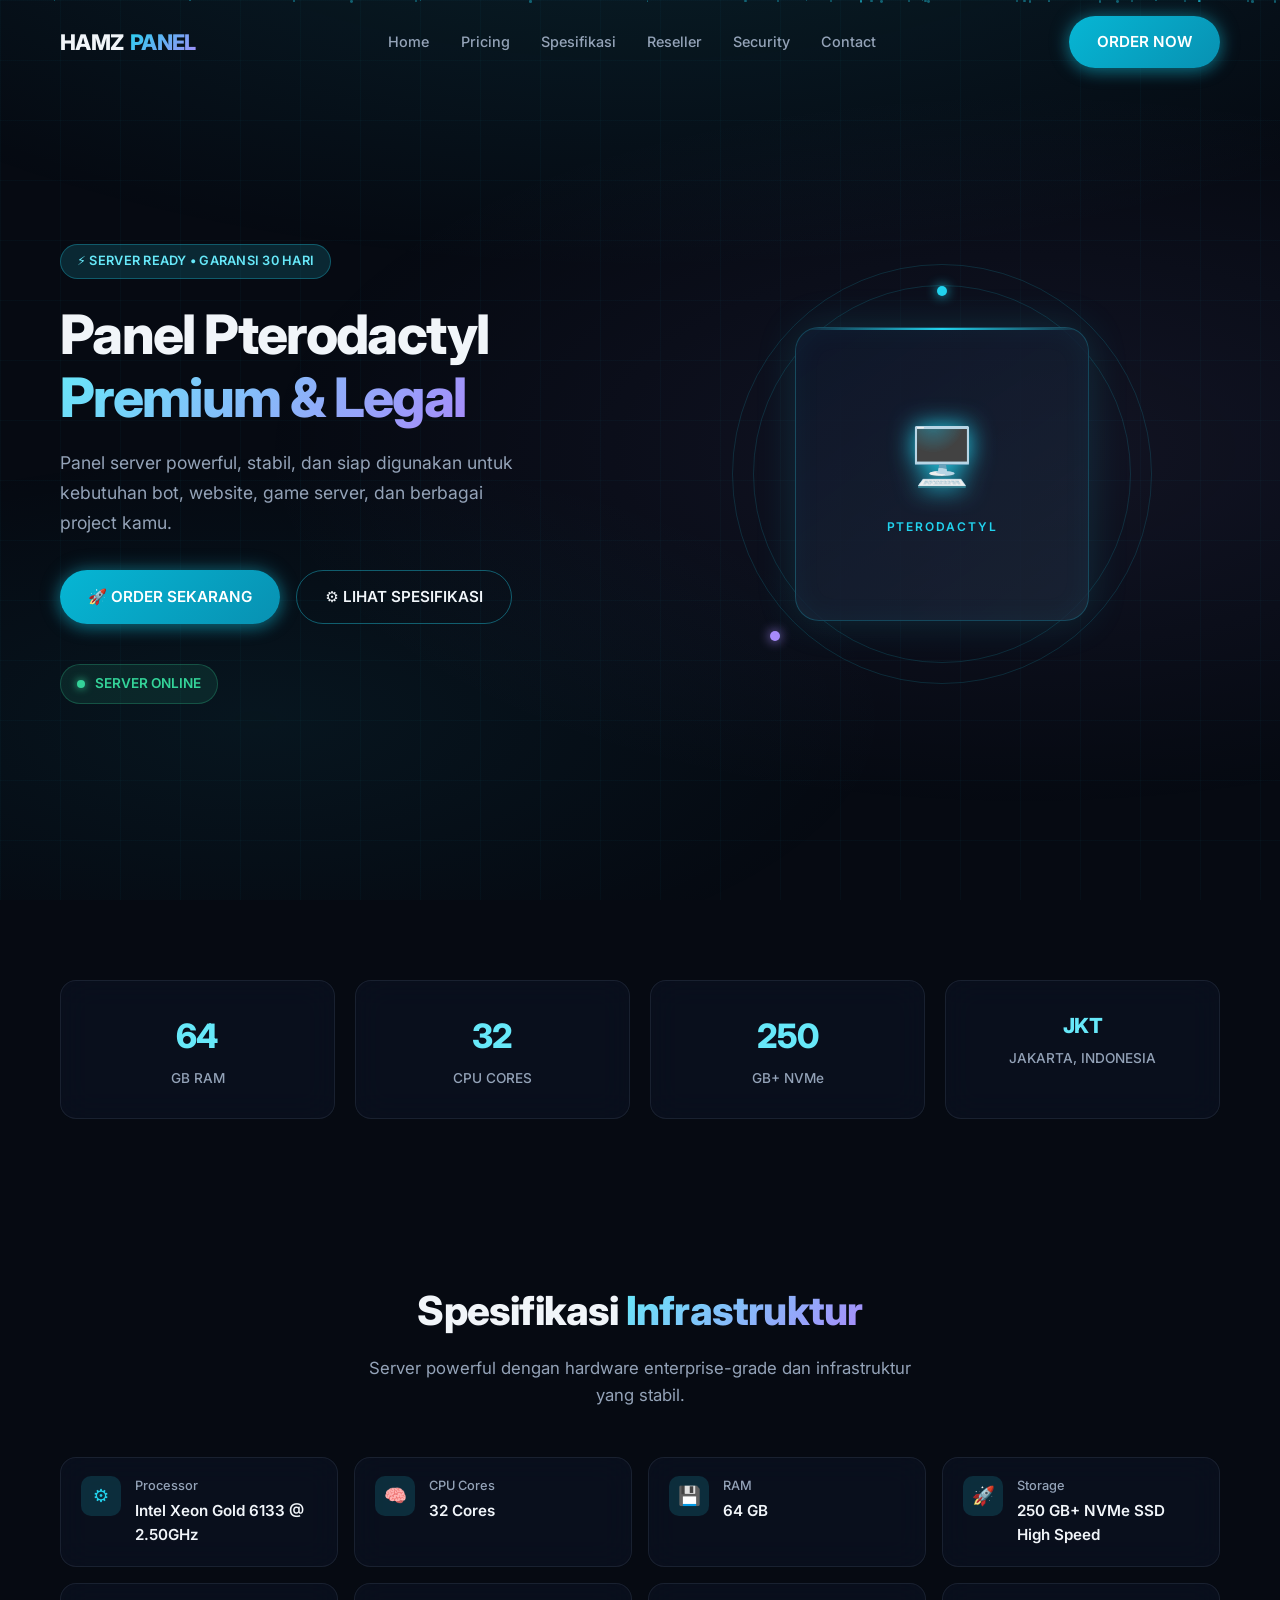
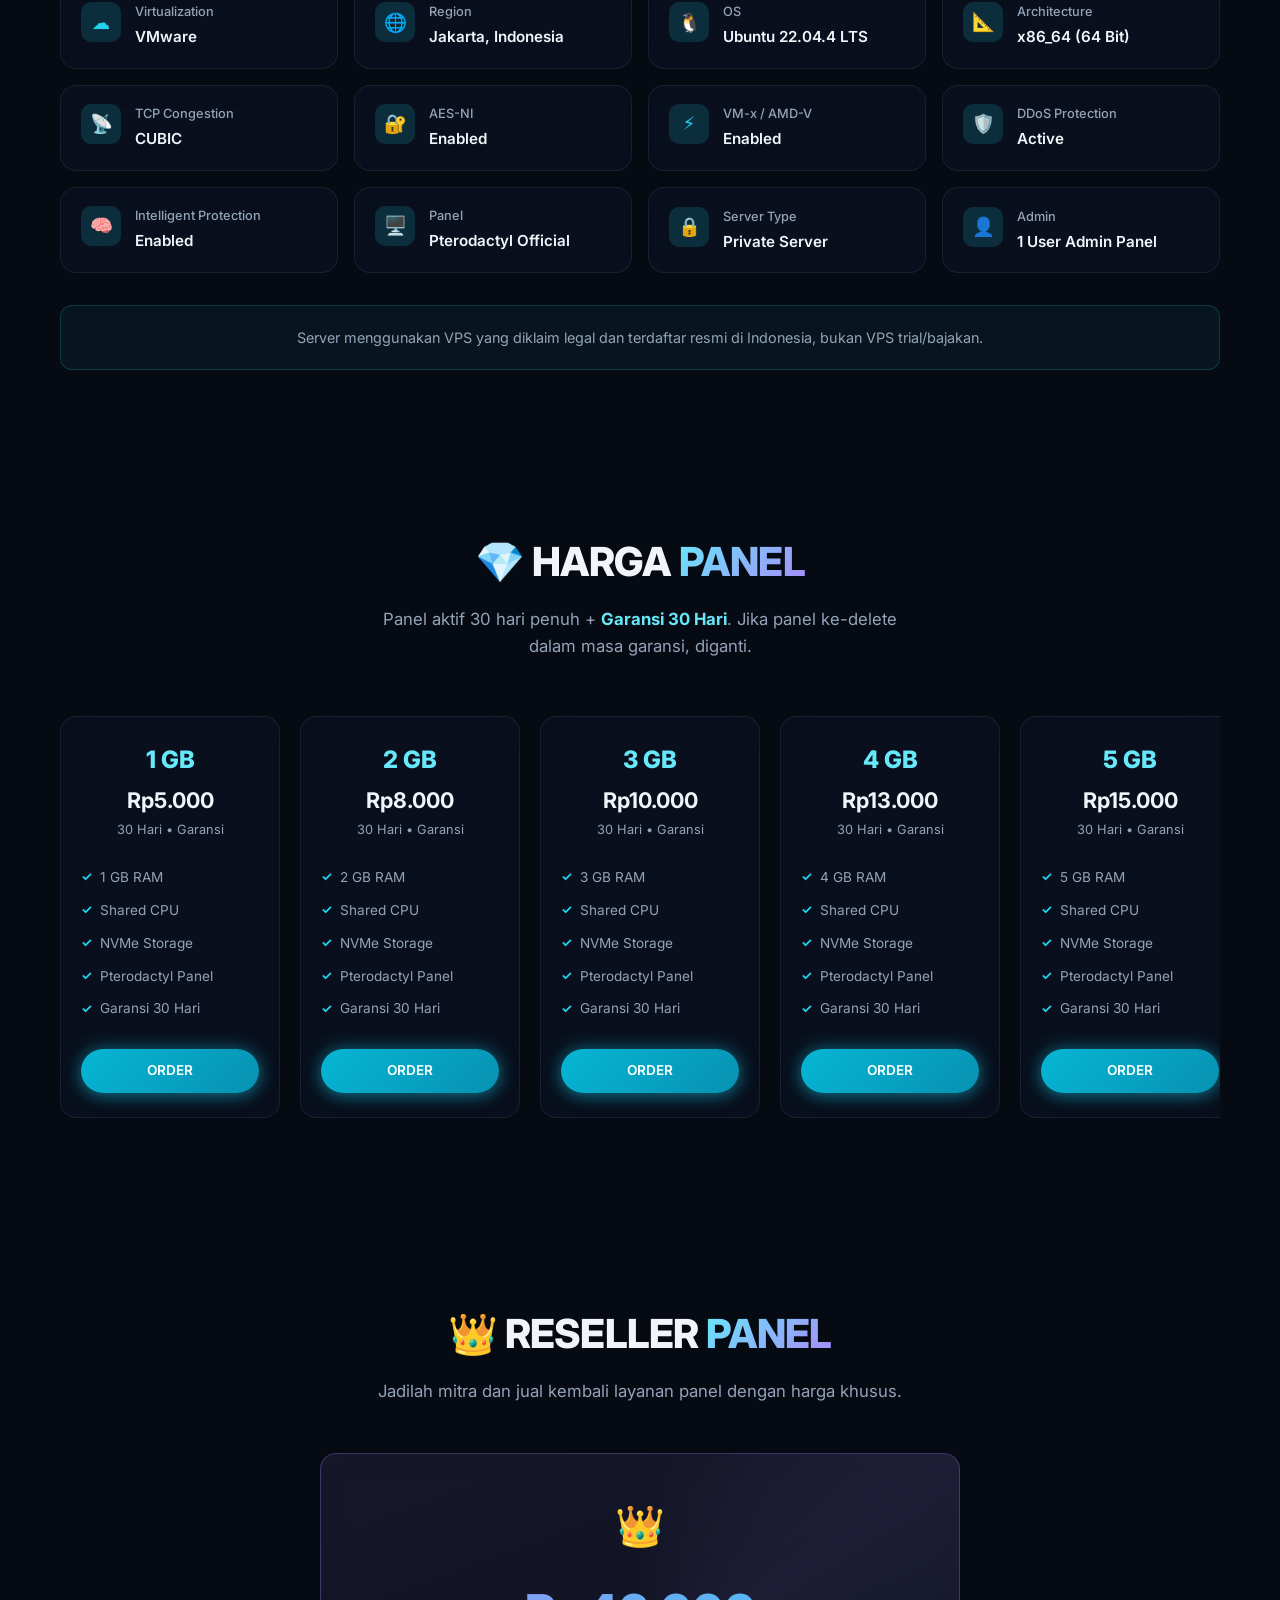
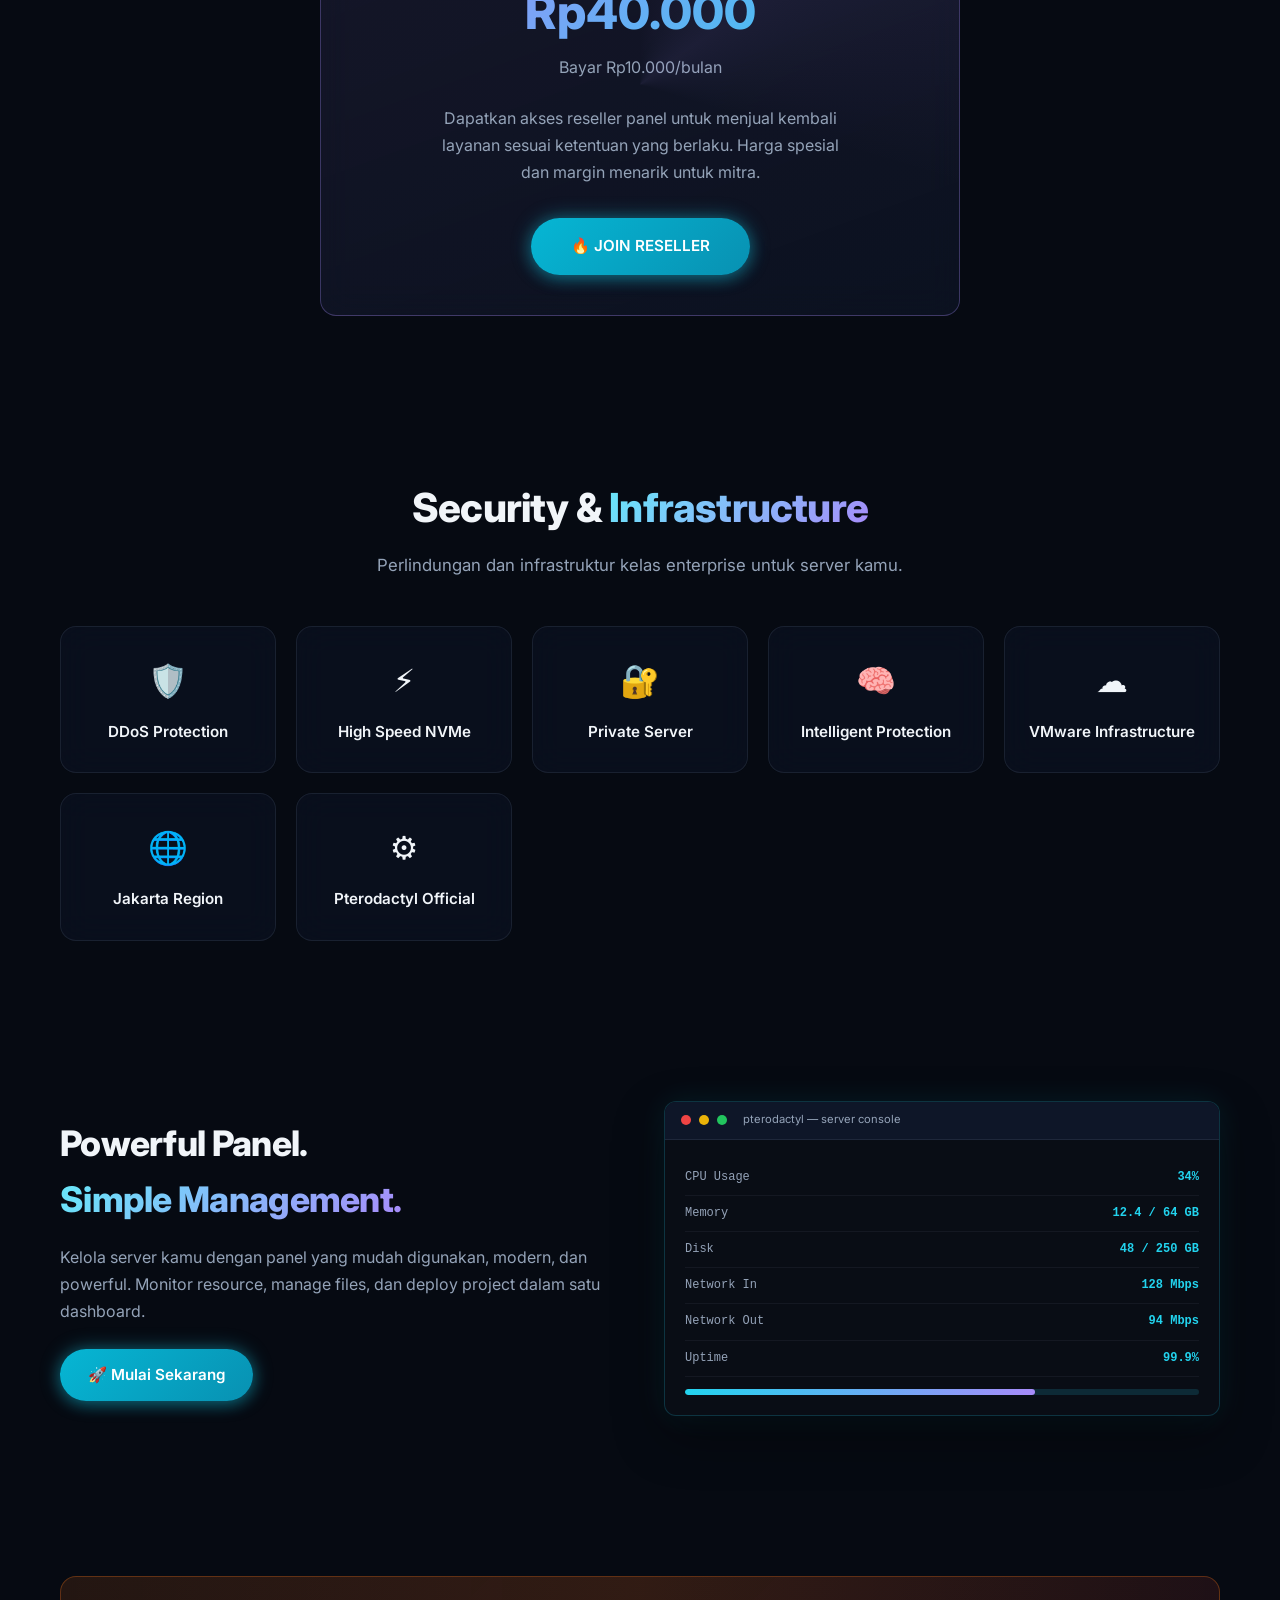
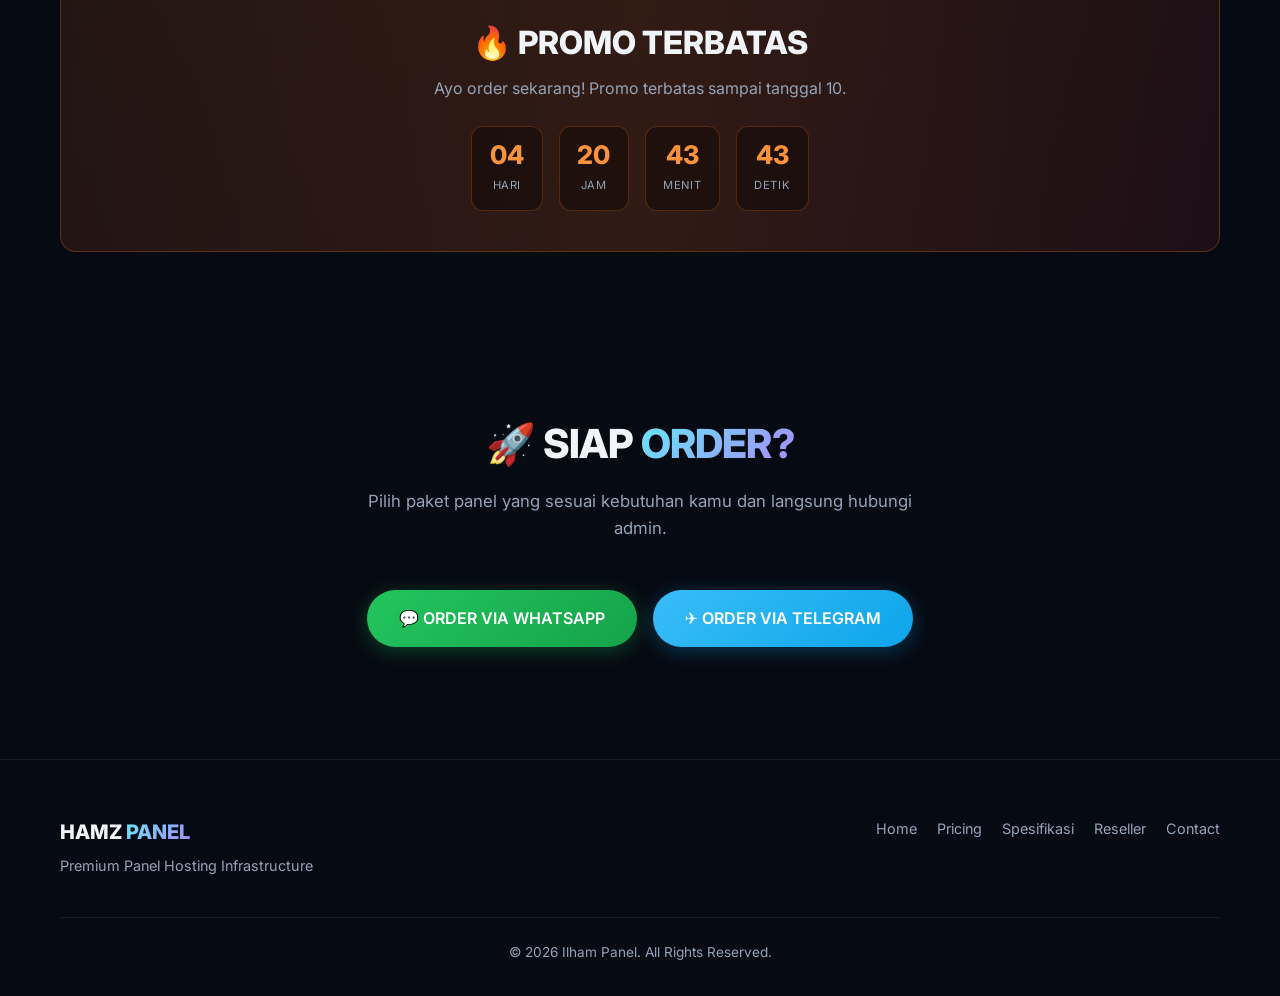
==== index.html @ 4a0e4813 "Add files via upload" ====
<!DOCTYPE html>
<html lang="id">
<head>
  <meta charset="UTF-8" />
  <meta name="viewport" content="width=device-width, initial-scale=1.0, maximum-scale=5.0" />
  <title>Hamz Panel — Panel Pterodactyl Premium & Legal</title>
  <meta name="description" content="Panel Pterodactyl premium dengan harga terjangkau, server Indonesia, NVMe high speed, dan masa aktif 30 hari." />
  <meta name="keywords" content="pterodactyl panel, hosting panel, panel server, vps panel, game server panel, indonesia" />
  <meta name="author" content="Hamz Panel" />
  <meta name="robots" content="index, follow" />

  <!-- Open Graph -->
  <meta property="og:title" content="Hamz Panel — Panel Pterodactyl Premium & Legal" />
  <meta property="og:description" content="Panel Pterodactyl premium dengan harga terjangkau, server Indonesia, NVMe high speed, dan masa aktif 30 hari." />
  <meta property="og:type" content="website" />
  <meta property="og:locale" content="id_ID" />
  <meta name="theme-color" content="#0a0e17" />

  <!-- Preconnect & Fonts -->
  <link rel="preconnect" href="https://fonts.googleapis.com" />
  <link rel="preconnect" href="https://fonts.gstatic.com" crossorigin />
  <link href="https://fonts.googleapis.com/css2?family=Inter:wght@400;500;600;700;800&display=swap" rel="stylesheet" />

  <style>
    :root {
      --bg-deep: #060a12;
      --bg-navy: #0a0e17;
      --bg-card: rgba(15, 23, 42, 0.65);
      --bg-glass: rgba(15, 23, 42, 0.45);
      --cyan: #22d3ee;
      --cyan-bright: #67e8f9;
      --cyan-dim: rgba(34, 211, 238, 0.15);
      --purple: #a78bfa;
      --purple-dim: rgba(167, 139, 250, 0.15);
      --green: #34d399;
      --text: #f1f5f9;
      --text-muted: #94a3b8;
      --border: rgba(148, 163, 184, 0.12);
      --glow-cyan: 0 0 20px rgba(34, 211, 238, 0.35);
      --glow-purple: 0 0 25px rgba(167, 139, 250, 0.3);
      --radius: 16px;
      --radius-sm: 12px;
      --transition: 0.3s cubic-bezier(0.4, 0, 0.2, 1);
    }

    *, *::before, *::after { box-sizing: border-box; margin: 0; padding: 0; }

    html {
      scroll-behavior: smooth;
      font-size: 16px;
    }

    body {
      font-family: 'Inter', system-ui, -apple-system, sans-serif;
      background: var(--bg-deep);
      color: var(--text);
      line-height: 1.6;
      overflow-x: hidden;
      -webkit-font-smoothing: antialiased;
    }

    /* ========== BACKGROUND LAYERS ========== */
    .bg-grid {
      position: fixed;
      inset: 0;
      z-index: -3;
      background-image:
        linear-gradient(rgba(34, 211, 238, 0.03) 1px, transparent 1px),
        linear-gradient(90deg, rgba(34, 211, 238, 0.03) 1px, transparent 1px);
      background-size: 60px 60px;
      animation: gridMove 40s linear infinite;
      pointer-events: none;
    }

    @keyframes gridMove {
      0% { transform: translate(0, 0); }
      100% { transform: translate(60px, 60px); }
    }

    .bg-gradient {
      position: fixed;
      inset: 0;
      z-index: -2;
      background:
        radial-gradient(ellipse 80% 50% at 50% -20%, rgba(34, 211, 238, 0.12), transparent),
        radial-gradient(ellipse 60% 40% at 80% 50%, rgba(167, 139, 250, 0.08), transparent),
        radial-gradient(ellipse 50% 30% at 20% 80%, rgba(34, 211, 238, 0.06), transparent);
      pointer-events: none;
    }

    .particles {
      position: fixed;
      inset: 0;
      z-index: -1;
      pointer-events: none;
      overflow: hidden;
    }

    .particle {
      position: absolute;
      width: 2px;
      height: 2px;
      background: var(--cyan);
      border-radius: 50%;
      opacity: 0.4;
      animation: float linear infinite;
    }

    @keyframes float {
      0% { transform: translateY(100vh) scale(0); opacity: 0; }
      10% { opacity: 0.5; }
      90% { opacity: 0.3; }
      100% { transform: translateY(-10vh) scale(1); opacity: 0; }
    }

    /* ========== UTILITIES ========== */
    .container {
      width: 100%;
      max-width: 1200px;
      margin: 0 auto;
      padding: 0 1.25rem;
    }

    .section {
      padding: 5rem 0;
      position: relative;
    }

    .section-title {
      font-size: clamp(1.75rem, 4vw, 2.5rem);
      font-weight: 800;
      text-align: center;
      margin-bottom: 0.75rem;
      letter-spacing: -0.02em;
    }

    .section-subtitle {
      text-align: center;
      color: var(--text-muted);
      font-size: 1.05rem;
      margin-bottom: 3rem;
      max-width: 560px;
      margin-left: auto;
      margin-right: auto;
    }

    .gradient-text {
      background: linear-gradient(135deg, var(--cyan-bright), var(--purple));
      -webkit-background-clip: text;
      -webkit-text-fill-color: transparent;
      background-clip: text;
    }

    .glass {
      background: var(--bg-glass);
      backdrop-filter: blur(16px);
      -webkit-backdrop-filter: blur(16px);
      border: 1px solid var(--border);
      border-radius: var(--radius);
    }

    .btn {
      display: inline-flex;
      align-items: center;
      justify-content: center;
      gap: 0.5rem;
      padding: 0.875rem 1.75rem;
      font-weight: 600;
      font-size: 0.95rem;
      border-radius: 9999px;
      border: none;
      cursor: pointer;
      transition: all var(--transition);
      text-decoration: none;
      font-family: inherit;
      white-space: nowrap;
    }

    .btn-primary {
      background: linear-gradient(135deg, #06b6d4, #0891b2);
      color: #fff;
      box-shadow: var(--glow-cyan), 0 4px 15px rgba(6, 182, 212, 0.3);
    }

    .btn-primary:hover {
      transform: translateY(-2px);
      box-shadow: 0 0 30px rgba(34, 211, 238, 0.5), 0 8px 25px rgba(6, 182, 212, 0.4);
      filter: brightness(1.1);
    }

    .btn-secondary {
      background: transparent;
      color: var(--text);
      border: 1px solid rgba(34, 211, 238, 0.4);
    }

    .btn-secondary:hover {
      background: var(--cyan-dim);
      border-color: var(--cyan);
      transform: translateY(-2px);
    }

    .btn-glow {
      position: relative;
      overflow: hidden;
    }

    .btn-glow::after {
      content: '';
      position: absolute;
      inset: -2px;
      background: linear-gradient(135deg, var(--cyan), var(--purple));
      border-radius: inherit;
      z-index: -1;
      opacity: 0;
      transition: opacity var(--transition);
      filter: blur(8px);
    }

    .btn-glow:hover::after { opacity: 0.6; }

    /* ========== NAVBAR ========== */
    .navbar {
      position: fixed;
      top: 0;
      left: 0;
      right: 0;
      z-index: 1000;
      padding: 1rem 0;
      transition: all 0.35s ease;
    }

    .navbar.scrolled {
      background: rgba(6, 10, 18, 0.85);
      backdrop-filter: blur(20px);
      -webkit-backdrop-filter: blur(20px);
      border-bottom: 1px solid var(--border);
      padding: 0.75rem 0;
    }

    .nav-inner {
      display: flex;
      align-items: center;
      justify-content: space-between;
      gap: 1rem;
    }

    .logo {
      font-size: 1.35rem;
      font-weight: 800;
      letter-spacing: -0.03em;
      color: var(--text);
      text-decoration: none;
      display: flex;
      align-items: center;
      gap: 0.4rem;
    }

    .logo span {
      background: linear-gradient(135deg, var(--cyan), var(--purple));
      -webkit-background-clip: text;
      -webkit-text-fill-color: transparent;
    }

    .nav-links {
      display: flex;
      align-items: center;
      gap: 0.25rem;
      list-style: none;
    }

    .nav-links a {
      color: var(--text-muted);
      text-decoration: none;
      font-size: 0.9rem;
      font-weight: 500;
      padding: 0.5rem 0.85rem;
      border-radius: 8px;
      transition: all var(--transition);
    }

    .nav-links a:hover {
      color: var(--cyan);
      background: var(--cyan-dim);
    }

    .nav-cta {
      display: none;
    }

    .menu-toggle {
      display: none;
      background: none;
      border: none;
      color: var(--text);
      cursor: pointer;
      padding: 0.5rem;
    }

    .menu-toggle svg { width: 24px; height: 24px; }

    /* ========== HERO ========== */
    .hero {
      min-height: 100vh;
      display: flex;
      align-items: center;
      padding: 7rem 0 4rem;
      position: relative;
      overflow: hidden;
    }

    .hero-content {
      display: grid;
      grid-template-columns: 1fr 1fr;
      gap: 3rem;
      align-items: center;
    }

    .badge {
      display: inline-flex;
      align-items: center;
      gap: 0.4rem;
      padding: 0.4rem 1rem;
      background: var(--cyan-dim);
      border: 1px solid rgba(34, 211, 238, 0.3);
      border-radius: 9999px;
      font-size: 0.8rem;
      font-weight: 600;
      color: var(--cyan-bright);
      margin-bottom: 1.5rem;
      letter-spacing: 0.02em;
    }

    .hero h1 {
      font-size: clamp(2.2rem, 5vw, 3.4rem);
      font-weight: 800;
      line-height: 1.15;
      letter-spacing: -0.03em;
      margin-bottom: 1.25rem;
    }

    .hero-sub {
      font-size: 1.1rem;
      color: var(--text-muted);
      margin-bottom: 2rem;
      max-width: 480px;
      line-height: 1.7;
    }

    .hero-actions {
      display: flex;
      flex-wrap: wrap;
      gap: 1rem;
      margin-bottom: 2.5rem;
    }

    .server-status {
      display: inline-flex;
      align-items: center;
      gap: 0.6rem;
      padding: 0.5rem 1rem;
      background: rgba(52, 211, 153, 0.1);
      border: 1px solid rgba(52, 211, 153, 0.25);
      border-radius: 9999px;
      font-size: 0.85rem;
      font-weight: 600;
      color: var(--green);
    }

    .status-dot {
      width: 8px;
      height: 8px;
      background: var(--green);
      border-radius: 50%;
      animation: pulse 1.5s ease-in-out infinite;
      box-shadow: 0 0 8px var(--green);
    }

    @keyframes pulse {
      0%, 100% { opacity: 1; transform: scale(1); }
      50% { opacity: 0.6; transform: scale(0.85); }
    }

    /* Hero Visual */
    .hero-visual {
      position: relative;
      display: flex;
      justify-content: center;
      align-items: center;
    }

    .server-illustration {
      width: 100%;
      max-width: 420px;
      aspect-ratio: 1;
      position: relative;
    }

    .server-core {
      position: absolute;
      inset: 15%;
      background: linear-gradient(145deg, rgba(15, 23, 42, 0.9), rgba(30, 41, 59, 0.7));
      border: 1px solid rgba(34, 211, 238, 0.25);
      border-radius: 24px;
      box-shadow:
        0 0 40px rgba(34, 211, 238, 0.15),
        inset 0 0 30px rgba(34, 211, 238, 0.05);
      display: flex;
      flex-direction: column;
      align-items: center;
      justify-content: center;
      gap: 1rem;
      overflow: hidden;
    }

    .server-core::before {
      content: '';
      position: absolute;
      top: 0;
      left: 0;
      right: 0;
      height: 2px;
      background: linear-gradient(90deg, transparent, var(--cyan), transparent);
      animation: scan 3s linear infinite;
    }

    @keyframes scan {
      0% { transform: translateY(0); opacity: 1; }
      100% { transform: translateY(300px); opacity: 0; }
    }

    .core-icon {
      font-size: 3.5rem;
      filter: drop-shadow(0 0 12px var(--cyan));
    }

    .core-label {
      font-size: 0.75rem;
      font-weight: 600;
      color: var(--cyan);
      letter-spacing: 0.15em;
      text-transform: uppercase;
    }

    .orbit {
      position: absolute;
      border: 1px solid rgba(34, 211, 238, 0.15);
      border-radius: 50%;
      animation: spin 20s linear infinite;
    }

    .orbit-1 { inset: 5%; animation-duration: 25s; }
    .orbit-2 { inset: 0; animation-duration: 35s; animation-direction: reverse; }

    .orbit-dot {
      position: absolute;
      width: 10px;
      height: 10px;
      background: var(--cyan);
      border-radius: 50%;
      box-shadow: 0 0 12px var(--cyan);
      top: 0;
      left: 50%;
      transform: translateX(-50%);
    }

    .orbit-2 .orbit-dot {
      background: var(--purple);
      box-shadow: 0 0 12px var(--purple);
      top: auto;
      bottom: 10%;
      left: 10%;
    }

    @keyframes spin {
      from { transform: rotate(0deg); }
      to { transform: rotate(360deg); }
    }

    /* ========== STATS ========== */
    .stats-grid {
      display: grid;
      grid-template-columns: repeat(4, 1fr);
      gap: 1.25rem;
    }

    .stat-card {
      text-align: center;
      padding: 1.75rem 1rem;
      transition: all var(--transition);
    }

    .stat-card:hover {
      transform: translateY(-6px);
      border-color: rgba(34, 211, 238, 0.3);
      box-shadow: var(--glow-cyan);
    }

    .stat-value {
      font-size: clamp(1.6rem, 3vw, 2.1rem);
      font-weight: 800;
      color: var(--cyan-bright);
      margin-bottom: 0.35rem;
      letter-spacing: -0.02em;
    }

    .stat-label {
      font-size: 0.85rem;
      color: var(--text-muted);
      font-weight: 500;
    }

    /* ========== SPECS ========== */
    .specs-grid {
      display: grid;
      grid-template-columns: repeat(auto-fill, minmax(260px, 1fr));
      gap: 1rem;
    }

    .spec-item {
      display: flex;
      align-items: flex-start;
      gap: 0.85rem;
      padding: 1.15rem 1.25rem;
      transition: all var(--transition);
    }

    .spec-item:hover {
      transform: translateY(-3px);
      border-color: rgba(34, 211, 238, 0.25);
      background: rgba(15, 23, 42, 0.75);
    }

    .spec-icon {
      flex-shrink: 0;
      width: 40px;
      height: 40px;
      display: flex;
      align-items: center;
      justify-content: center;
      background: var(--cyan-dim);
      border-radius: 10px;
      font-size: 1.15rem;
      color: var(--cyan);
    }

    .spec-content h4 {
      font-size: 0.8rem;
      font-weight: 500;
      color: var(--text-muted);
      margin-bottom: 0.15rem;
    }

    .spec-content p {
      font-size: 0.95rem;
      font-weight: 600;
      color: var(--text);
    }

    .spec-note {
      margin-top: 2rem;
      padding: 1.25rem 1.5rem;
      background: rgba(34, 211, 238, 0.06);
      border: 1px solid rgba(34, 211, 238, 0.2);
      border-radius: var(--radius-sm);
      font-size: 0.9rem;
      color: var(--text-muted);
      text-align: center;
      line-height: 1.6;
    }

    /* ========== PRICING ========== */
    .pricing-scroll {
      display: flex;
      gap: 1.25rem;
      overflow-x: auto;
      padding: 0.5rem 0.25rem 1.5rem;
      scroll-snap-type: x mandatory;
      -webkit-overflow-scrolling: touch;
      scrollbar-width: thin;
      scrollbar-color: var(--cyan-dim) transparent;
    }

    .pricing-scroll::-webkit-scrollbar {
      height: 6px;
    }

    .pricing-scroll::-webkit-scrollbar-track {
      background: transparent;
    }

    .pricing-scroll::-webkit-scrollbar-thumb {
      background: rgba(34, 211, 238, 0.3);
      border-radius: 3px;
    }

    .price-card {
      flex: 0 0 220px;
      scroll-snap-align: start;
      padding: 1.5rem 1.25rem;
      text-align: center;
      position: relative;
      transition: all var(--transition);
      display: flex;
      flex-direction: column;
    }

    .price-card:hover {
      transform: translateY(-8px);
      border-color: rgba(34, 211, 238, 0.35);
      box-shadow: 0 12px 40px rgba(0, 0, 0, 0.3), var(--glow-cyan);
    }

    .price-card.featured {
      flex: 0 0 240px;
      border-color: rgba(167, 139, 250, 0.4);
      background: linear-gradient(160deg, rgba(167, 139, 250, 0.12), rgba(15, 23, 42, 0.7));
      box-shadow: var(--glow-purple);
    }

    .price-card.featured:hover {
      box-shadow: 0 0 40px rgba(167, 139, 250, 0.35), 0 12px 40px rgba(0, 0, 0, 0.3);
    }

    .best-badge {
      position: absolute;
      top: -12px;
      left: 50%;
      transform: translateX(-50%);
      background: linear-gradient(135deg, #f97316, #ef4444);
      color: #fff;
      font-size: 0.7rem;
      font-weight: 700;
      padding: 0.3rem 0.75rem;
      border-radius: 9999px;
      white-space: nowrap;
      letter-spacing: 0.02em;
    }

    .price-ram {
      font-size: 1.5rem;
      font-weight: 800;
      color: var(--cyan-bright);
      margin-bottom: 0.25rem;
    }

    .price-amount {
      font-size: 1.35rem;
      font-weight: 700;
      margin-bottom: 0.15rem;
    }

    .price-period {
      font-size: 0.8rem;
      color: var(--text-muted);
      margin-bottom: 1.25rem;
    }

    .price-features {
      list-style: none;
      text-align: left;
      margin-bottom: 1.5rem;
      flex-grow: 1;
    }

    .price-features li {
      font-size: 0.85rem;
      color: var(--text-muted);
      padding: 0.35rem 0;
      display: flex;
      align-items: center;
      gap: 0.5rem;
    }

    .price-features li::before {
      content: '✓';
      color: var(--cyan);
      font-weight: 700;
      font-size: 0.8rem;
    }

    .price-card .btn {
      width: 100%;
      padding: 0.7rem;
      font-size: 0.85rem;
    }

    /* ========== RESELLER ========== */
    .reseller-card {
      max-width: 640px;
      margin: 0 auto;
      padding: 2.5rem 2rem;
      text-align: center;
      position: relative;
      overflow: hidden;
      border: 1px solid rgba(167, 139, 250, 0.3);
      background: linear-gradient(160deg, rgba(167, 139, 250, 0.1), rgba(15, 23, 42, 0.6));
    }

    .reseller-card::before {
      content: '';
      position: absolute;
      top: -50%;
      left: -50%;
      width: 200%;
      height: 200%;
      background: conic-gradient(from 0deg, transparent, rgba(167, 139, 250, 0.08), transparent 30%);
      animation: rotateGlow 8s linear infinite;
      pointer-events: none;
    }

    @keyframes rotateGlow {
      to { transform: rotate(360deg); }
    }

    .reseller-price {
      font-size: 3rem;
      font-weight: 800;
      background: linear-gradient(135deg, var(--purple), var(--cyan));
      -webkit-background-clip: text;
      -webkit-text-fill-color: transparent;
      margin: 1rem 0 0.25rem;
    }

    .reseller-monthly {
      font-size: 1rem;
      color: var(--text-muted);
      margin-bottom: 1.5rem;
    }

    .reseller-desc {
      color: var(--text-muted);
      margin-bottom: 2rem;
      max-width: 420px;
      margin-left: auto;
      margin-right: auto;
      line-height: 1.7;
    }

    /* ========== SECURITY ========== */
    .security-grid {
      display: grid;
      grid-template-columns: repeat(auto-fill, minmax(200px, 1fr));
      gap: 1.25rem;
    }

    .security-item {
      padding: 1.75rem 1.25rem;
      text-align: center;
      transition: all var(--transition);
    }

    .security-item:hover {
      transform: translateY(-6px);
      border-color: rgba(34, 211, 238, 0.3);
      box-shadow: var(--glow-cyan);
    }

    .security-icon {
      font-size: 2rem;
      margin-bottom: 0.85rem;
      display: block;
    }

    .security-item h4 {
      font-size: 0.95rem;
      font-weight: 600;
    }

    /* ========== PANEL MOCKUP ========== */
    .panel-section {
      display: grid;
      grid-template-columns: 1fr 1fr;
      gap: 3rem;
      align-items: center;
    }

    .panel-text h2 {
      font-size: clamp(1.6rem, 3.5vw, 2.2rem);
      font-weight: 800;
      margin-bottom: 1rem;
      letter-spacing: -0.02em;
    }

    .panel-text p {
      color: var(--text-muted);
      margin-bottom: 1.5rem;
      line-height: 1.7;
    }

    .mockup {
      background: rgba(10, 14, 23, 0.9);
      border: 1px solid rgba(34, 211, 238, 0.2);
      border-radius: 12px;
      overflow: hidden;
      box-shadow: 0 20px 50px rgba(0, 0, 0, 0.4), 0 0 30px rgba(34, 211, 238, 0.1);
    }

    .mockup-header {
      background: rgba(15, 23, 42, 0.95);
      padding: 0.6rem 1rem;
      display: flex;
      align-items: center;
      gap: 0.5rem;
      border-bottom: 1px solid var(--border);
    }

    .mockup-dot {
      width: 10px;
      height: 10px;
      border-radius: 50%;
    }

    .mockup-dot.r { background: #ef4444; }
    .mockup-dot.y { background: #eab308; }
    .mockup-dot.g { background: #22c55e; }

    .mockup-title {
      font-size: 0.7rem;
      color: var(--text-muted);
      margin-left: 0.5rem;
    }

    .mockup-body {
      padding: 1.25rem;
      font-family: 'SF Mono', 'Fira Code', monospace;
      font-size: 0.75rem;
    }

    .mockup-row {
      display: flex;
      justify-content: space-between;
      padding: 0.5rem 0;
      border-bottom: 1px solid rgba(148, 163, 184, 0.08);
      color: var(--text-muted);
    }

    .mockup-row span:last-child {
      color: var(--cyan);
      font-weight: 600;
    }

    .mockup-bar {
      height: 6px;
      background: rgba(34, 211, 238, 0.15);
      border-radius: 3px;
      margin-top: 0.75rem;
      overflow: hidden;
    }

    .mockup-bar-fill {
      height: 100%;
      width: 68%;
      background: linear-gradient(90deg, var(--cyan), var(--purple));
      border-radius: 3px;
      animation: barPulse 2.5s ease-in-out infinite;
    }

    @keyframes barPulse {
      0%, 100% { width: 68%; }
      50% { width: 74%; }
    }

    /* ========== PROMO ========== */
    .promo-banner {
      padding: 2.5rem 2rem;
      text-align: center;
      background: linear-gradient(135deg, rgba(249, 115, 22, 0.12), rgba(239, 68, 68, 0.1));
      border: 1px solid rgba(249, 115, 22, 0.3);
      border-radius: var(--radius);
      position: relative;
      overflow: hidden;
    }

    .promo-banner::before {
      content: '';
      position: absolute;
      inset: 0;
      background: linear-gradient(90deg, transparent, rgba(249, 115, 22, 0.08), transparent);
      animation: shimmer 3s ease-in-out infinite;
    }

    @keyframes shimmer {
      0% { transform: translateX(-100%); }
      100% { transform: translateX(100%); }
    }

    .promo-title {
      font-size: clamp(1.5rem, 3.5vw, 2rem);
      font-weight: 800;
      margin-bottom: 0.5rem;
      position: relative;
    }

    .promo-text {
      color: var(--text-muted);
      margin-bottom: 1.5rem;
      position: relative;
    }

    .countdown {
      display: flex;
      justify-content: center;
      gap: 1rem;
      flex-wrap: wrap;
      position: relative;
    }

    .countdown-item {
      background: rgba(0, 0, 0, 0.35);
      border: 1px solid rgba(249, 115, 22, 0.25);
      border-radius: 12px;
      padding: 0.85rem 1.1rem;
      min-width: 70px;
    }

    .countdown-value {
      font-size: 1.6rem;
      font-weight: 800;
      color: #fb923c;
      display: block;
      line-height: 1.2;
    }

    .countdown-label {
      font-size: 0.7rem;
      color: var(--text-muted);
      text-transform: uppercase;
      letter-spacing: 0.05em;
    }

    /* ========== ORDER ========== */
    .order-section {
      text-align: center;
    }

    .order-buttons {
      display: flex;
      flex-wrap: wrap;
      justify-content: center;
      gap: 1rem;
      margin-top: 2rem;
    }

    .btn-wa {
      background: linear-gradient(135deg, #22c55e, #16a34a);
      color: #fff;
      box-shadow: 0 4px 20px rgba(34, 197, 94, 0.3);
      padding: 1rem 2rem;
      font-size: 1rem;
    }

    .btn-wa:hover {
      transform: translateY(-3px);
      box-shadow: 0 8px 30px rgba(34, 197, 94, 0.4);
      filter: brightness(1.1);
    }

    .btn-tg {
      background: linear-gradient(135deg, #38bdf8, #0ea5e9);
      color: #fff;
      box-shadow: 0 4px 20px rgba(14, 165, 233, 0.3);
      padding: 1rem 2rem;
      font-size: 1rem;
    }

    .btn-tg:hover {
      transform: translateY(-3px);
      box-shadow: 0 8px 30px rgba(14, 165, 233, 0.4);
      filter: brightness(1.1);
    }

    /* ========== FOOTER ========== */
    .footer {
      padding: 3.5rem 0 2rem;
      border-top: 1px solid var(--border);
      margin-top: 2rem;
    }

    .footer-top {
      display: flex;
      flex-wrap: wrap;
      justify-content: space-between;
      gap: 2rem;
      margin-bottom: 2.5rem;
    }

    .footer-brand h3 {
      font-size: 1.25rem;
      font-weight: 800;
      margin-bottom: 0.35rem;
    }

    .footer-brand p {
      font-size: 0.9rem;
      color: var(--text-muted);
    }

    .footer-links {
      display: flex;
      flex-wrap: wrap;
      gap: 1.25rem;
      list-style: none;
    }

    .footer-links a {
      color: var(--text-muted);
      text-decoration: none;
      font-size: 0.9rem;
      transition: color var(--transition);
    }

    .footer-links a:hover { color: var(--cyan); }

    .footer-bottom {
      text-align: center;
      padding-top: 1.5rem;
      border-top: 1px solid var(--border);
      font-size: 0.85rem;
      color: var(--text-muted);
    }

    /* ========== FADE-IN ========== */
    .fade-in {
      opacity: 0;
      transform: translateY(24px);
      transition: opacity 0.7s ease, transform 0.7s ease;
    }

    .fade-in.visible {
      opacity: 1;
      transform: translateY(0);
    }

    /* ========== RESPONSIVE ========== */
    @media (max-width: 900px) {
      .hero-content {
        grid-template-columns: 1fr;
        text-align: center;
      }

      .hero-sub { margin-left: auto; margin-right: auto; }

      .hero-actions { justify-content: center; }

      .hero-visual { order: -1; margin-bottom: 1rem; }

      .server-illustration { max-width: 280px; }

      .stats-grid { grid-template-columns: repeat(2, 1fr); }

      .panel-section {
        grid-template-columns: 1fr;
        text-align: center;
      }

      .nav-links { display: none; }

      .nav-links.open {
        display: flex;
        flex-direction: column;
        position: absolute;
        top: 100%;
        left: 0;
        right: 0;
        background: rgba(6, 10, 18, 0.97);
        backdrop-filter: blur(20px);
        padding: 1rem;
        border-bottom: 1px solid var(--border);
        gap: 0.25rem;
      }

      .nav-links.open a {
        padding: 0.85rem 1rem;
        width: 100%;
        text-align: left;
      }

      .menu-toggle { display: block; }

      .nav-cta { display: none; }
    }

    @media (max-width: 600px) {
      .section { padding: 3.5rem 0; }

      .stats-grid { grid-template-columns: 1fr 1fr; gap: 0.85rem; }

      .stat-card { padding: 1.25rem 0.75rem; }

      .price-card { flex: 0 0 200px; }

      .price-card.featured { flex: 0 0 210px; }

      .security-grid { grid-template-columns: 1fr 1fr; }

      .countdown-item { min-width: 60px; padding: 0.7rem 0.85rem; }

      .countdown-value { font-size: 1.3rem; }

      .order-buttons { flex-direction: column; align-items: stretch; }

      .order-buttons .btn { width: 100%; }
    }

    @media (min-width: 901px) {
      .nav-cta { display: inline-flex; }
    }
  </style>
</head>
<body>
  <!-- Background layers -->
  <div class="bg-grid" aria-hidden="true"></div>
  <div class="bg-gradient" aria-hidden="true"></div>
  <div class="particles" id="particles" aria-hidden="true"></div>

  <!-- Navbar -->
  <nav class="navbar" id="navbar">
    <div class="container nav-inner">
      <a href="#home" class="logo">HAMZ <span>PANEL</span></a>
      <ul class="nav-links" id="navLinks">
        <li><a href="#home">Home</a></li>
        <li><a href="#pricing">Pricing</a></li>
        <li><a href="#spesifikasi">Spesifikasi</a></li>
        <li><a href="#reseller">Reseller</a></li>
        <li><a href="#security">Security</a></li>
        <li><a href="#contact">Contact</a></li>
      </ul>
      <a href="#order" class="btn btn-primary nav-cta">ORDER NOW</a>
      <button class="menu-toggle" id="menuToggle" aria-label="Toggle menu">
        <svg fill="none" stroke="currentColor" viewBox="0 0 24 24"><path stroke-linecap="round" stroke-linejoin="round" stroke-width="2" d="M4 6h16M4 12h16M4 18h16"/></svg>
      </button>
    </div>
  </nav>

  <!-- Hero -->
  <section class="hero" id="home">
    <div class="container">
      <div class="hero-content">
        <div class="hero-text fade-in">
          <div class="badge">⚡ SERVER READY • GARANSI 30 HARI</div>
          <h1>Panel Pterodactyl<br /><span class="gradient-text">Premium & Legal</span></h1>
          <p class="hero-sub">Panel server powerful, stabil, dan siap digunakan untuk kebutuhan bot, website, game server, dan berbagai project kamu.</p>
          <div class="hero-actions">
            <a href="#order" class="btn btn-primary btn-glow">🚀 ORDER SEKARANG</a>
            <a href="#spesifikasi" class="btn btn-secondary">⚙️ LIHAT SPESIFIKASI</a>
          </div>
          <div class="server-status">
            <span class="status-dot"></span>
            SERVER ONLINE
          </div>
        </div>
        <div class="hero-visual fade-in">
          <div class="server-illustration">
            <div class="orbit orbit-1"><div class="orbit-dot"></div></div>
            <div class="orbit orbit-2"><div class="orbit-dot"></div></div>
            <div class="server-core">
              <div class="core-icon">🖥️</div>
              <div class="core-label">Pterodactyl</div>
            </div>
          </div>
        </div>
      </div>
    </div>
  </section>

  <!-- Stats -->
  <section class="section" id="stats">
    <div class="container">
      <div class="stats-grid fade-in">
        <div class="stat-card glass">
          <div class="stat-value" data-target="64">0</div>
          <div class="stat-label">GB RAM</div>
        </div>
        <div class="stat-card glass">
          <div class="stat-value" data-target="32">0</div>
          <div class="stat-label">CPU CORES</div>
        </div>
        <div class="stat-card glass">
          <div class="stat-value" data-target="250">0</div>
          <div class="stat-label">GB+ NVMe</div>
        </div>
        <div class="stat-card glass">
          <div class="stat-value" style="font-size:1.3rem">JKT</div>
          <div class="stat-label">JAKARTA, INDONESIA</div>
        </div>
      </div>
    </div>
  </section>

  <!-- Spesifikasi -->
  <section class="section" id="spesifikasi">
    <div class="container">
      <h2 class="section-title fade-in">Spesifikasi <span class="gradient-text">Infrastruktur</span></h2>
      <p class="section-subtitle fade-in">Server powerful dengan hardware enterprise-grade dan infrastruktur yang stabil.</p>
      <div class="specs-grid fade-in">
        <div class="spec-item glass">
          <div class="spec-icon">⚙️</div>
          <div class="spec-content">
            <h4>Processor</h4>
            <p>Intel Xeon Gold 6133 @ 2.50GHz</p>
          </div>
        </div>
        <div class="spec-item glass">
          <div class="spec-icon">🧠</div>
          <div class="spec-content">
            <h4>CPU Cores</h4>
            <p>32 Cores</p>
          </div>
        </div>
        <div class="spec-item glass">
          <div class="spec-icon">💾</div>
          <div class="spec-content">
            <h4>RAM</h4>
            <p>64 GB</p>
          </div>
        </div>
        <div class="spec-item glass">
          <div class="spec-icon">🚀</div>
          <div class="spec-content">
            <h4>Storage</h4>
            <p>250 GB+ NVMe SSD High Speed</p>
          </div>
        </div>
        <div class="spec-item glass">
          <div class="spec-icon">☁️</div>
          <div class="spec-content">
            <h4>Virtualization</h4>
            <p>VMware</p>
          </div>
        </div>
        <div class="spec-item glass">
          <div class="spec-icon">🌐</div>
          <div class="spec-content">
            <h4>Region</h4>
            <p>Jakarta, Indonesia</p>
          </div>
        </div>
        <div class="spec-item glass">
          <div class="spec-icon">🐧</div>
          <div class="spec-content">
            <h4>OS</h4>
            <p>Ubuntu 22.04.4 LTS</p>
          </div>
        </div>
        <div class="spec-item glass">
          <div class="spec-icon">📐</div>
          <div class="spec-content">
            <h4>Architecture</h4>
            <p>x86_64 (64 Bit)</p>
          </div>
        </div>
        <div class="spec-item glass">
          <div class="spec-icon">📡</div>
          <div class="spec-content">
            <h4>TCP Congestion</h4>
            <p>CUBIC</p>
          </div>
        </div>
        <div class="spec-item glass">
          <div class="spec-icon">🔐</div>
          <div class="spec-content">
            <h4>AES-NI</h4>
            <p>Enabled</p>
          </div>
        </div>
        <div class="spec-item glass">
          <div class="spec-icon">⚡</div>
          <div class="spec-content">
            <h4>VM-x / AMD-V</h4>
            <p>Enabled</p>
          </div>
        </div>
        <div class="spec-item glass">
          <div class="spec-icon">🛡️</div>
          <div class="spec-content">
            <h4>DDoS Protection</h4>
            <p>Active</p>
          </div>
        </div>
        <div class="spec-item glass">
          <div class="spec-icon">🧠</div>
          <div class="spec-content">
            <h4>Intelligent Protection</h4>
            <p>Enabled</p>
          </div>
        </div>
        <div class="spec-item glass">
          <div class="spec-icon">🖥️</div>
          <div class="spec-content">
            <h4>Panel</h4>
            <p>Pterodactyl Official</p>
          </div>
        </div>
        <div class="spec-item glass">
          <div class="spec-icon">🔒</div>
          <div class="spec-content">
            <h4>Server Type</h4>
            <p>Private Server</p>
          </div>
        </div>
        <div class="spec-item glass">
          <div class="spec-icon">👤</div>
          <div class="spec-content">
            <h4>Admin</h4>
            <p>1 User Admin Panel</p>
          </div>
        </div>
      </div>
      <div class="spec-note fade-in">
        Server menggunakan VPS yang diklaim legal dan terdaftar resmi di Indonesia, bukan VPS trial/bajakan.
      </div>
    </div>
  </section>

  <!-- Pricing -->
  <section class="section" id="pricing">
    <div class="container">
      <h2 class="section-title fade-in">💎 HARGA <span class="gradient-text">PANEL</span></h2>
      <p class="section-subtitle fade-in">Panel aktif 30 hari penuh + <strong style="color:var(--cyan-bright)">Garansi 30 Hari</strong>. Jika panel ke-delete dalam masa garansi, diganti.</p>
      <div class="pricing-scroll fade-in" id="pricingScroll">
        <div class="price-card glass">
          <div class="price-ram">1 GB</div>
          <div class="price-amount">Rp5.000</div>
          <div class="price-period">30 Hari • Garansi</div>
          <ul class="price-features">
            <li>1 GB RAM</li>
            <li>Shared CPU</li>
            <li>NVMe Storage</li>
            <li>Pterodactyl Panel</li>
            <li>Garansi 30 Hari</li>
          </ul>
          <a href="#order" class="btn btn-primary">ORDER</a>
        </div>
        <div class="price-card glass">
          <div class="price-ram">2 GB</div>
          <div class="price-amount">Rp8.000</div>
          <div class="price-period">30 Hari • Garansi</div>
          <ul class="price-features">
            <li>2 GB RAM</li>
            <li>Shared CPU</li>
            <li>NVMe Storage</li>
            <li>Pterodactyl Panel</li>
            <li>Garansi 30 Hari</li>
          </ul>
          <a href="#order" class="btn btn-primary">ORDER</a>
        </div>
        <div class="price-card glass">
          <div class="price-ram">3 GB</div>
          <div class="price-amount">Rp10.000</div>
          <div class="price-period">30 Hari • Garansi</div>
          <ul class="price-features">
            <li>3 GB RAM</li>
            <li>Shared CPU</li>
            <li>NVMe Storage</li>
            <li>Pterodactyl Panel</li>
            <li>Garansi 30 Hari</li>
          </ul>
          <a href="#order" class="btn btn-primary">ORDER</a>
        </div>
        <div class="price-card glass">
          <div class="price-ram">4 GB</div>
          <div class="price-amount">Rp13.000</div>
          <div class="price-period">30 Hari • Garansi</div>
          <ul class="price-features">
            <li>4 GB RAM</li>
            <li>Shared CPU</li>
            <li>NVMe Storage</li>
            <li>Pterodactyl Panel</li>
            <li>Garansi 30 Hari</li>
          </ul>
          <a href="#order" class="btn btn-primary">ORDER</a>
        </div>
        <div class="price-card glass">
          <div class="price-ram">5 GB</div>
          <div class="price-amount">Rp15.000</div>
          <div class="price-period">30 Hari • Garansi</div>
          <ul class="price-features">
            <li>5 GB RAM</li>
            <li>Shared CPU</li>
            <li>NVMe Storage</li>
            <li>Pterodactyl Panel</li>
            <li>Garansi 30 Hari</li>
          </ul>
          <a href="#order" class="btn btn-primary">ORDER</a>
        </div>
        <div class="price-card glass">
          <div class="price-ram">6 GB</div>
          <div class="price-amount">Rp17.000</div>
          <div class="price-period">30 Hari • Garansi</div>
          <ul class="price-features">
            <li>6 GB RAM</li>
            <li>Shared CPU</li>
            <li>NVMe Storage</li>
            <li>Pterodactyl Panel</li>
            <li>Garansi 30 Hari</li>
          </ul>
          <a href="#order" class="btn btn-primary">ORDER</a>
        </div>
        <div class="price-card glass">
          <div class="price-ram">7 GB</div>
          <div class="price-amount">Rp20.000</div>
          <div class="price-period">30 Hari • Garansi</div>
          <ul class="price-features">
            <li>7 GB RAM</li>
            <li>Shared CPU</li>
            <li>NVMe Storage</li>
            <li>Pterodactyl Panel</li>
            <li>Garansi 30 Hari</li>
          </ul>
          <a href="#order" class="btn btn-primary">ORDER</a>
        </div>
        <div class="price-card glass">
          <div class="price-ram">8 GB</div>
          <div class="price-amount">Rp22.000</div>
          <div class="price-period">30 Hari • Garansi</div>
          <ul class="price-features">
            <li>8 GB RAM</li>
            <li>Shared CPU</li>
            <li>NVMe Storage</li>
            <li>Pterodactyl Panel</li>
            <li>Garansi 30 Hari</li>
          </ul>
          <a href="#order" class="btn btn-primary">ORDER</a>
        </div>
        <div class="price-card glass">
          <div class="price-ram">9 GB</div>
          <div class="price-amount">Rp25.000</div>
          <div class="price-period">30 Hari • Garansi</div>
          <ul class="price-features">
            <li>9 GB RAM</li>
            <li>Shared CPU</li>
            <li>NVMe Storage</li>
            <li>Pterodactyl Panel</li>
            <li>Garansi 30 Hari</li>
          </ul>
          <a href="#order" class="btn btn-primary">ORDER</a>
        </div>
        <div class="price-card glass">
          <div class="price-ram">10 GB</div>
          <div class="price-amount">Rp27.000</div>
          <div class="price-period">30 Hari • Garansi</div>
          <ul class="price-features">
            <li>10 GB RAM</li>
            <li>Shared CPU</li>
            <li>NVMe Storage</li>
            <li>Pterodactyl Panel</li>
            <li>Garansi 30 Hari</li>
          </ul>
          <a href="#order" class="btn btn-primary">ORDER</a>
        </div>
        <div class="price-card glass featured">
          <div class="best-badge">🔥 BEST VALUE</div>
          <div class="price-ram">Unlimited</div>
          <div class="price-amount">Rp30.000</div>
          <div class="price-period">30 Hari • Garansi</div>
          <ul class="price-features">
            <li>Unlimited RAM*</li>
            <li>Priority CPU</li>
            <li>NVMe Storage</li>
            <li>Pterodactyl Panel</li>
            <li>Garansi 30 Hari</li>
          </ul>
          <a href="#order" class="btn btn-primary btn-glow">ORDER</a>
        </div>
      </div>
    </div>
  </section>

  <!-- Reseller -->
  <section class="section" id="reseller">
    <div class="container">
      <h2 class="section-title fade-in">👑 RESELLER <span class="gradient-text">PANEL</span></h2>
      <p class="section-subtitle fade-in">Jadilah mitra dan jual kembali layanan panel dengan harga khusus.</p>
      <div class="reseller-card glass fade-in">
        <div style="font-size:2.5rem;margin-bottom:0.5rem">👑</div>
        <div class="reseller-price">Rp40.000</div>
        <div class="reseller-monthly">Bayar Rp10.000/bulan</div>
        <p class="reseller-desc">Dapatkan akses reseller panel untuk menjual kembali layanan sesuai ketentuan yang berlaku. Harga spesial dan margin menarik untuk mitra.</p>
        <a href="#order" class="btn btn-primary btn-glow" style="padding:1rem 2.5rem">🔥 JOIN RESELLER</a>
      </div>
    </div>
  </section>

  <!-- Security -->
  <section class="section" id="security">
    <div class="container">
      <h2 class="section-title fade-in">Security & <span class="gradient-text">Infrastructure</span></h2>
      <p class="section-subtitle fade-in">Perlindungan dan infrastruktur kelas enterprise untuk server kamu.</p>
      <div class="security-grid fade-in">
        <div class="security-item glass">
          <span class="security-icon">🛡️</span>
          <h4>DDoS Protection</h4>
        </div>
        <div class="security-item glass">
          <span class="security-icon">⚡</span>
          <h4>High Speed NVMe</h4>
        </div>
        <div class="security-item glass">
          <span class="security-icon">🔐</span>
          <h4>Private Server</h4>
        </div>
        <div class="security-item glass">
          <span class="security-icon">🧠</span>
          <h4>Intelligent Protection</h4>
        </div>
        <div class="security-item glass">
          <span class="security-icon">☁️</span>
          <h4>VMware Infrastructure</h4>
        </div>
        <div class="security-item glass">
          <span class="security-icon">🌐</span>
          <h4>Jakarta Region</h4>
        </div>
        <div class="security-item glass">
          <span class="security-icon">⚙️</span>
          <h4>Pterodactyl Official</h4>
        </div>
      </div>
    </div>
  </section>

  <!-- Panel Mockup -->
  <section class="section">
    <div class="container">
      <div class="panel-section fade-in">
        <div class="panel-text">
          <h2>Powerful Panel.<br /><span class="gradient-text">Simple Management.</span></h2>
          <p>Kelola server kamu dengan panel yang mudah digunakan, modern, dan powerful. Monitor resource, manage files, dan deploy project dalam satu dashboard.</p>
          <a href="#order" class="btn btn-primary">🚀 Mulai Sekarang</a>
        </div>
        <div class="mockup">
          <div class="mockup-header">
            <span class="mockup-dot r"></span>
            <span class="mockup-dot y"></span>
            <span class="mockup-dot g"></span>
            <span class="mockup-title">pterodactyl — server console</span>
          </div>
          <div class="mockup-body">
            <div class="mockup-row"><span>CPU Usage</span><span>34%</span></div>
            <div class="mockup-row"><span>Memory</span><span>12.4 / 64 GB</span></div>
            <div class="mockup-row"><span>Disk</span><span>48 / 250 GB</span></div>
            <div class="mockup-row"><span>Network In</span><span>128 Mbps</span></div>
            <div class="mockup-row"><span>Network Out</span><span>94 Mbps</span></div>
            <div class="mockup-row"><span>Uptime</span><span>99.9%</span></div>
            <div class="mockup-bar"><div class="mockup-bar-fill"></div></div>
          </div>
        </div>
      </div>
    </div>
  </section>

  <!-- Promo -->
  <section class="section">
    <div class="container">
      <div class="promo-banner fade-in">
        <div class="promo-title">🔥 PROMO TERBATAS</div>
        <p class="promo-text">Ayo order sekarang! Promo terbatas sampai tanggal 10.</p>
        <div class="countdown" id="countdown">
          <div class="countdown-item">
            <span class="countdown-value" id="cd-days">00</span>
            <span class="countdown-label">Hari</span>
          </div>
          <div class="countdown-item">
            <span class="countdown-value" id="cd-hours">00</span>
            <span class="countdown-label">Jam</span>
          </div>
          <div class="countdown-item">
            <span class="countdown-value" id="cd-mins">00</span>
            <span class="countdown-label">Menit</span>
          </div>
          <div class="countdown-item">
            <span class="countdown-value" id="cd-secs">00</span>
            <span class="countdown-label">Detik</span>
          </div>
        </div>
      </div>
    </div>
  </section>

  <!-- Order -->
  <section class="section order-section" id="order">
    <div class="container">
      <h2 class="section-title fade-in">🚀 SIAP <span class="gradient-text">ORDER?</span></h2>
      <p class="section-subtitle fade-in">Pilih paket panel yang sesuai kebutuhan kamu dan langsung hubungi admin.</p>
      <div class="order-buttons fade-in">
        <a href="https://wa.me/qr/AJEQVOZNXXHLD1" target="_blank" rel="noopener noreferrer" class="btn btn-wa">💬 ORDER VIA WHATSAPP</a>
        <a href="https://t.me/IlhamMikail" target="_blank" rel="noopener noreferrer" class="btn btn-tg">✈️ ORDER VIA TELEGRAM</a>
      </div>
    </div>
  </section>

  <!-- Contact / Footer -->
  <footer class="footer" id="contact">
    <div class="container">
      <div class="footer-top">
        <div class="footer-brand">
          <h3>HAMZ <span class="gradient-text">PANEL</span></h3>
          <p>Premium Panel Hosting Infrastructure</p>
        </div>
        <ul class="footer-links">
          <li><a href="#home">Home</a></li>
          <li><a href="#pricing">Pricing</a></li>
          <li><a href="#spesifikasi">Spesifikasi</a></li>
          <li><a href="#reseller">Reseller</a></li>
          <li><a href="#contact">Contact</a></li>
        </ul>
      </div>
      <div class="footer-bottom">
        © 2026 Ilham Panel. All Rights Reserved.
      </div>
    </div>
  </footer>

  <script>
    // Particles
    (function createParticles() {
      const container = document.getElementById('particles');
      const count = window.innerWidth < 600 ? 18 : 35;
      for (let i = 0; i < count; i++) {
        const p = document.createElement('div');
        p.className = 'particle';
        p.style.left = Math.random() * 100 + '%';
        p.style.animationDuration = (8 + Math.random() * 12) + 's';
        p.style.animationDelay = Math.random() * 8 + 's';
        p.style.width = p.style.height = (1 + Math.random() * 2) + 'px';
        container.appendChild(p);
      }
    })();

    // Navbar scroll
    const navbar = document.getElementById('navbar');
    window.addEventListener('scroll', () => {
      navbar.classList.toggle('scrolled', window.scrollY > 40);
    }, { passive: true });

    // Mobile menu
    const menuToggle = document.getElementById('menuToggle');
    const navLinks = document.getElementById('navLinks');
    menuToggle.addEventListener('click', () => {
      navLinks.classList.toggle('open');
    });
    navLinks.querySelectorAll('a').forEach(a => {
      a.addEventListener('click', () => navLinks.classList.remove('open'));
    });

    // Fade-in on scroll
    const fadeEls = document.querySelectorAll('.fade-in');
    const fadeObserver = new IntersectionObserver((entries) => {
      entries.forEach(entry => {
        if (entry.isIntersecting) {
          entry.target.classList.add('visible');
          fadeObserver.unobserve(entry.target);
        }
      });
    }, { threshold: 0.12, rootMargin: '0px 0px -40px 0px' });
    fadeEls.forEach(el => fadeObserver.observe(el));

    // Number counter
    const counters = document.querySelectorAll('.stat-value[data-target]');
    const counterObserver = new IntersectionObserver((entries) => {
      entries.forEach(entry => {
        if (!entry.isIntersecting) return;
        const el = entry.target;
        const target = +el.dataset.target;
        const duration = 1400;
        const start = performance.now();
        function update(now) {
          const progress = Math.min((now - start) / duration, 1);
          const eased = 1 - Math.pow(1 - progress, 3);
          el.textContent = Math.floor(eased * target);
          if (progress < 1) requestAnimationFrame(update);
          else el.textContent = target;
        }
        requestAnimationFrame(update);
        counterObserver.unobserve(el);
      });
    }, { threshold: 0.5 });
    counters.forEach(c => counterObserver.observe(c));

    // Countdown to next 10th of the month (or current month if before 10)
    function updateCountdown() {
      const now = new Date();
      let target = new Date(now.getFullYear(), now.getMonth(), 10, 23, 59, 59);
      if (now > target) {
        target = new Date(now.getFullYear(), now.getMonth() + 1, 10, 23, 59, 59);
      }
      const diff = target - now;
      if (diff <= 0) {
        document.getElementById('cd-days').textContent = '00';
        document.getElementById('cd-hours').textContent = '00';
        document.getElementById('cd-mins').textContent = '00';
        document.getElementById('cd-secs').textContent = '00';
        return;
      }
      const d = Math.floor(diff / 86400000);
      const h = Math.floor((diff % 86400000) / 3600000);
      const m = Math.floor((diff % 3600000) / 60000);
      const s = Math.floor((diff % 60000) / 1000);
      document.getElementById('cd-days').textContent = String(d).padStart(2, '0');
      document.getElementById('cd-hours').textContent = String(h).padStart(2, '0');
      document.getElementById('cd-mins').textContent = String(m).padStart(2, '0');
      document.getElementById('cd-secs').textContent = String(s).padStart(2, '0');
    }
    updateCountdown();
    setInterval(updateCountdown, 1000);
  </script>
</body>
</html>
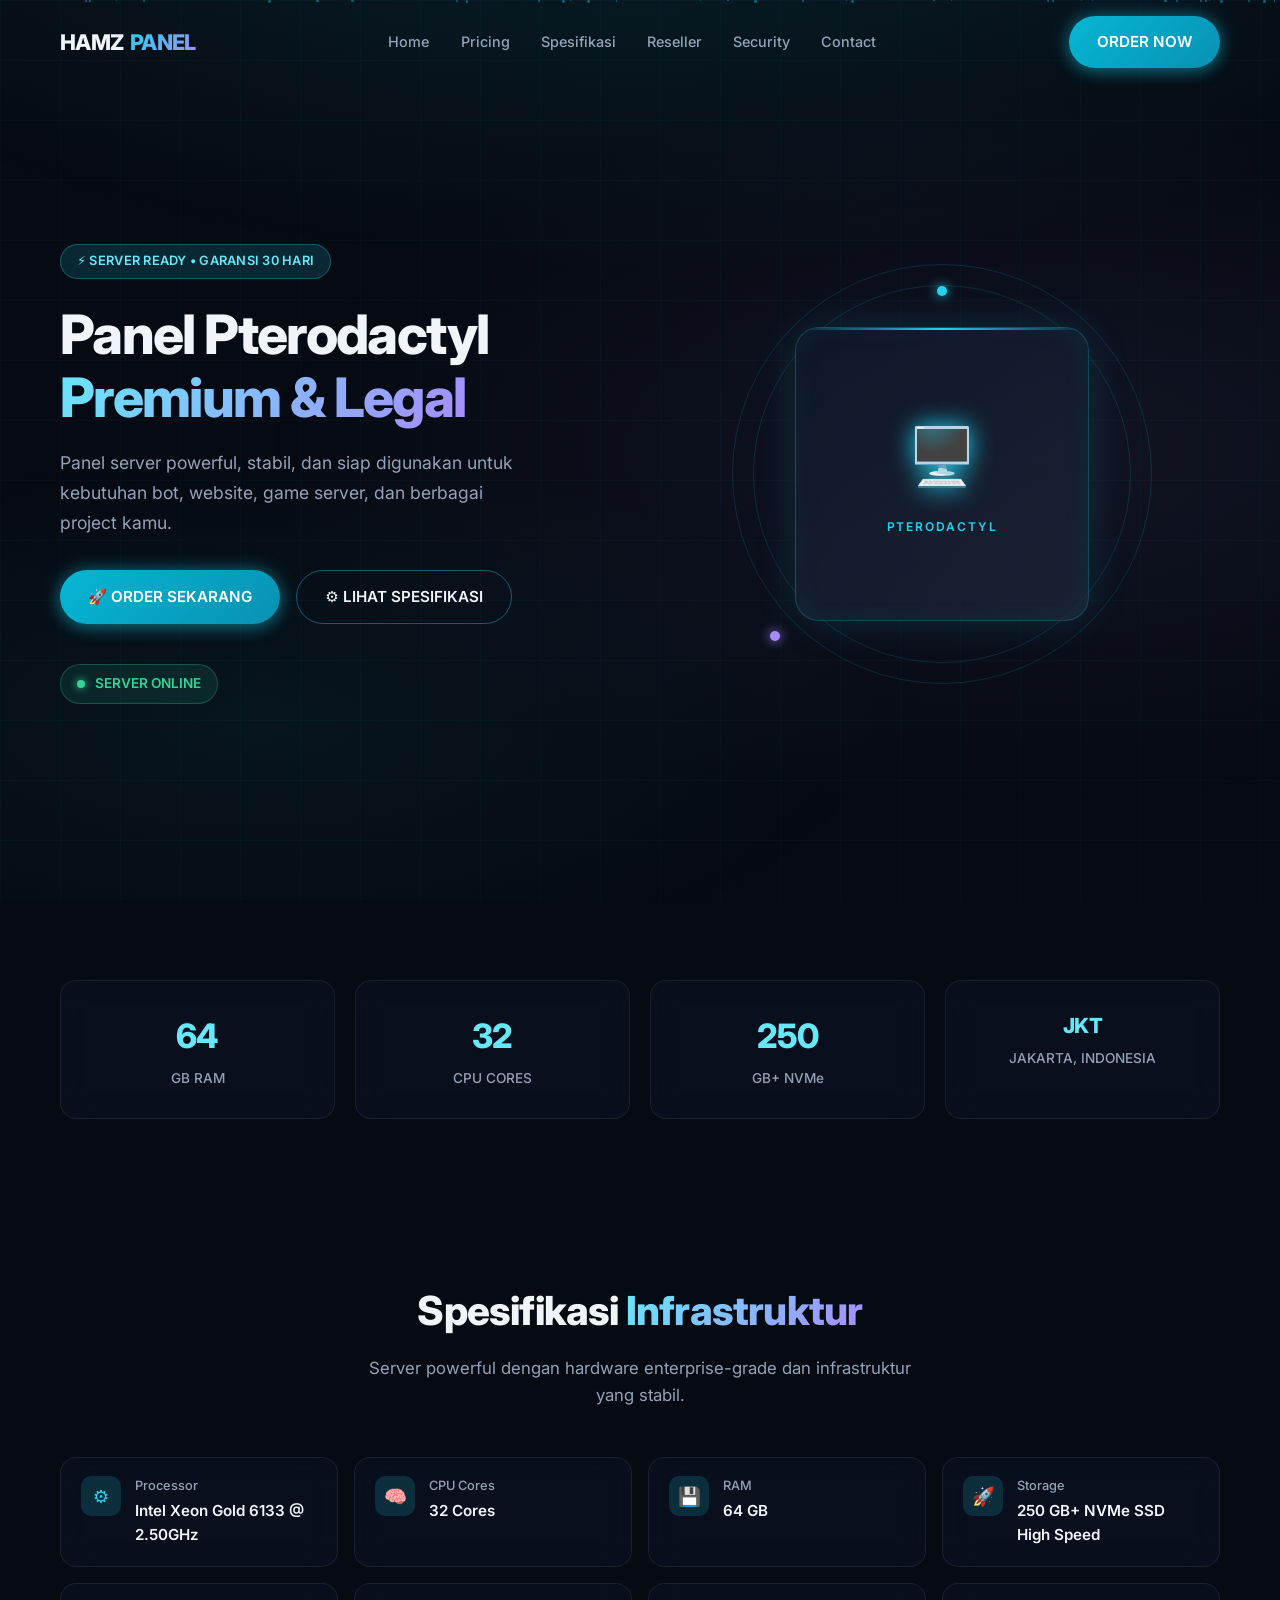
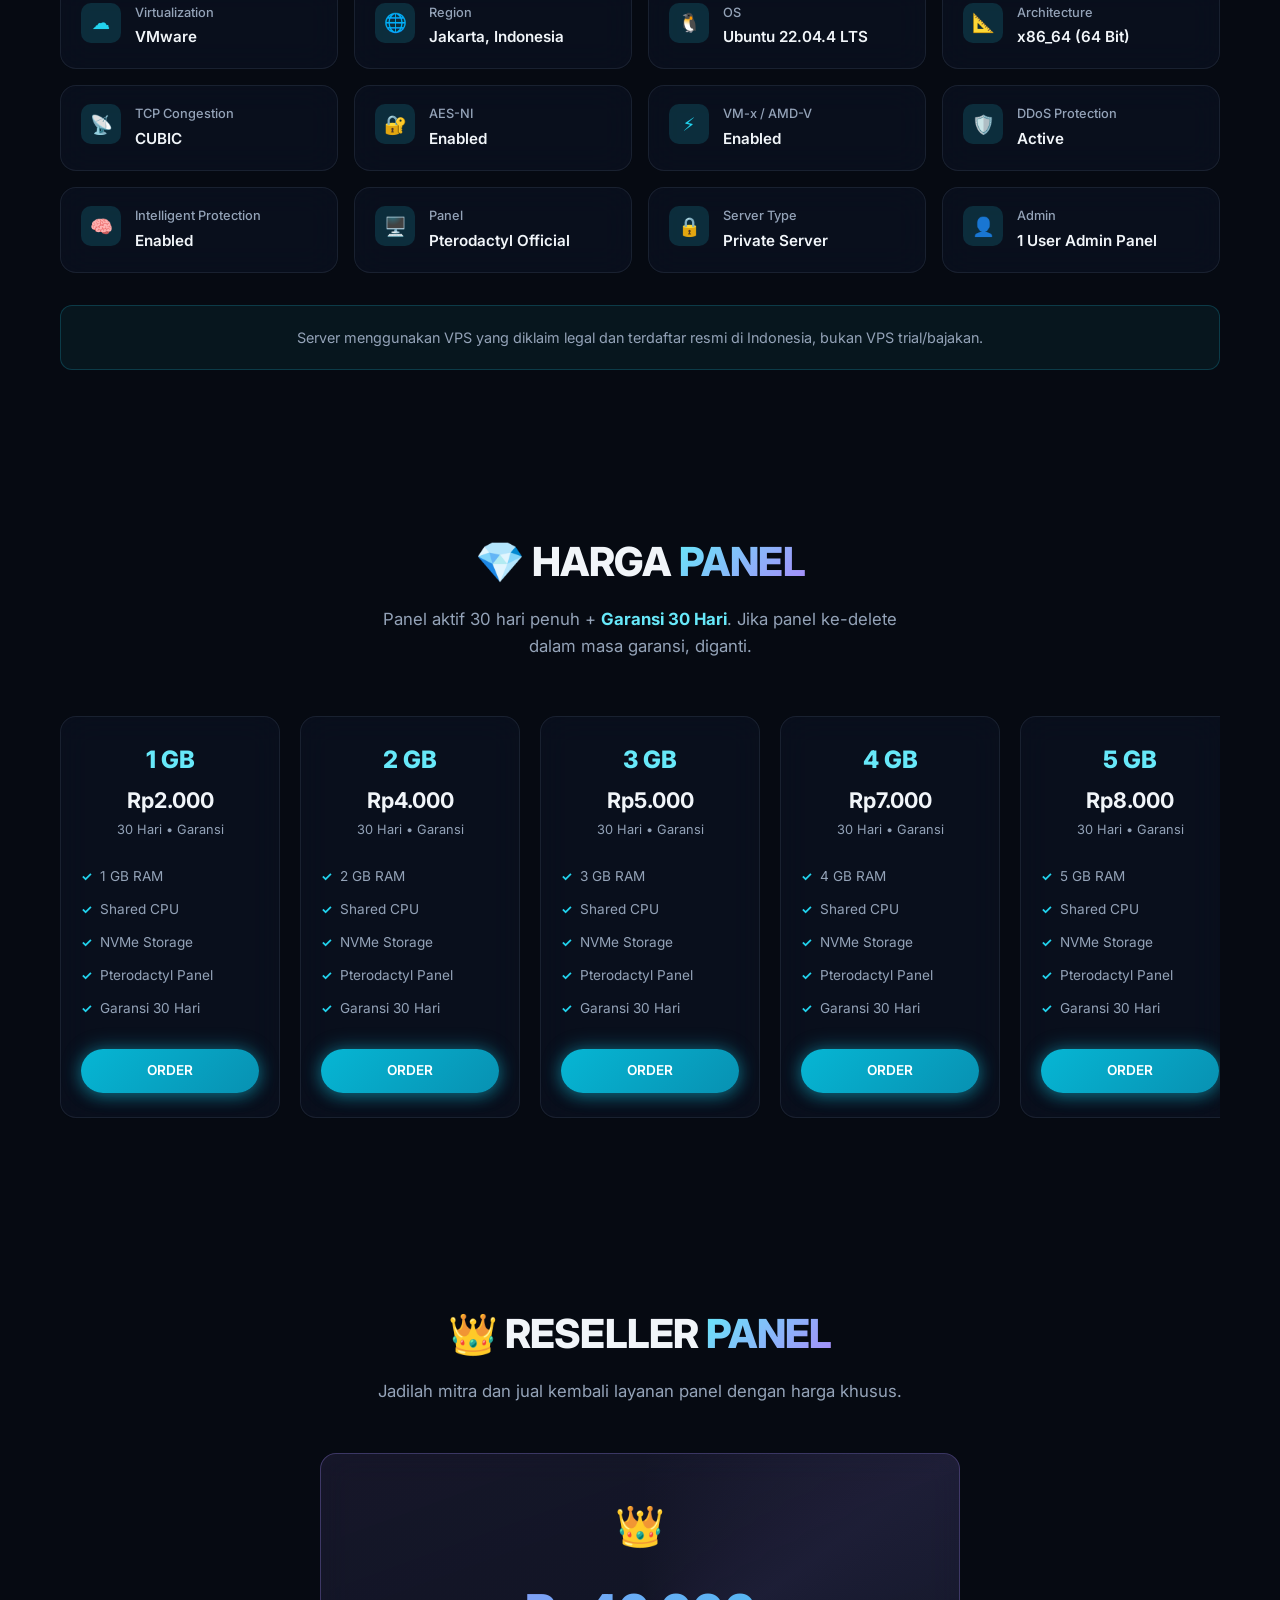
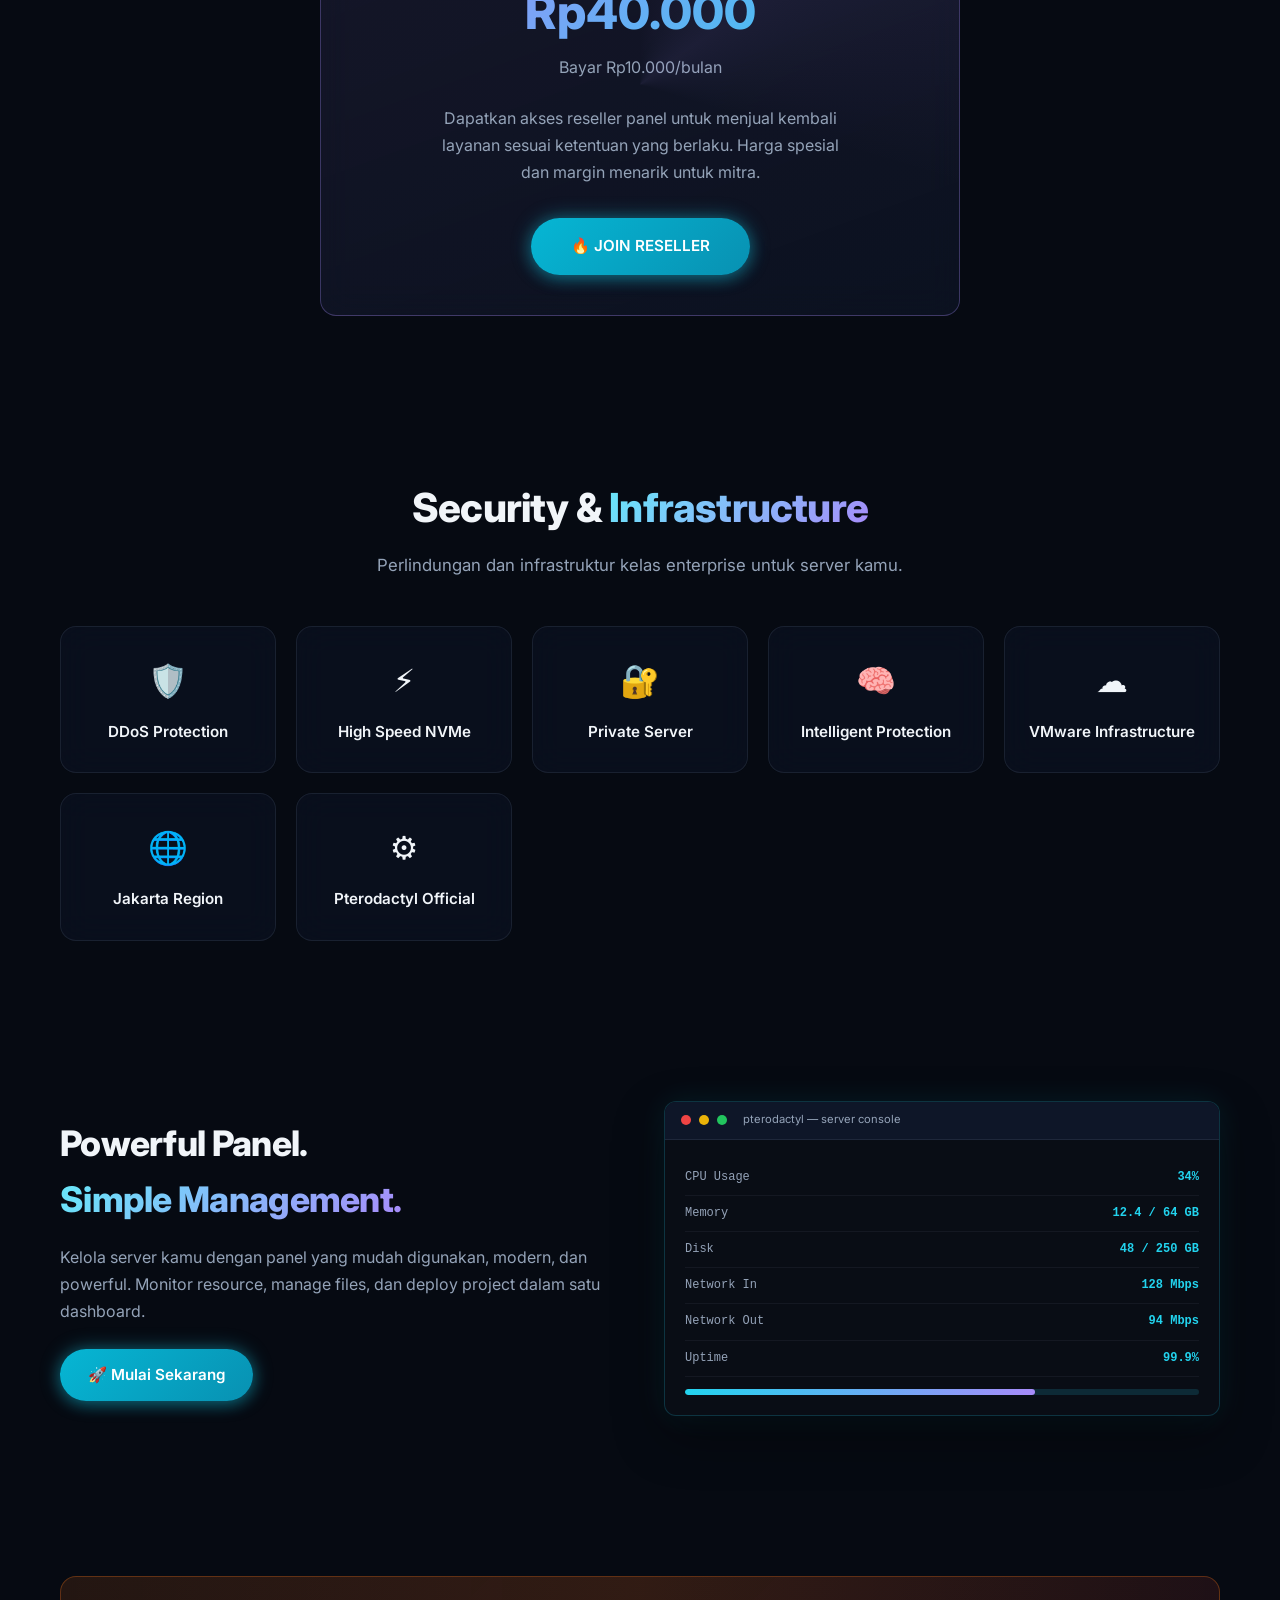
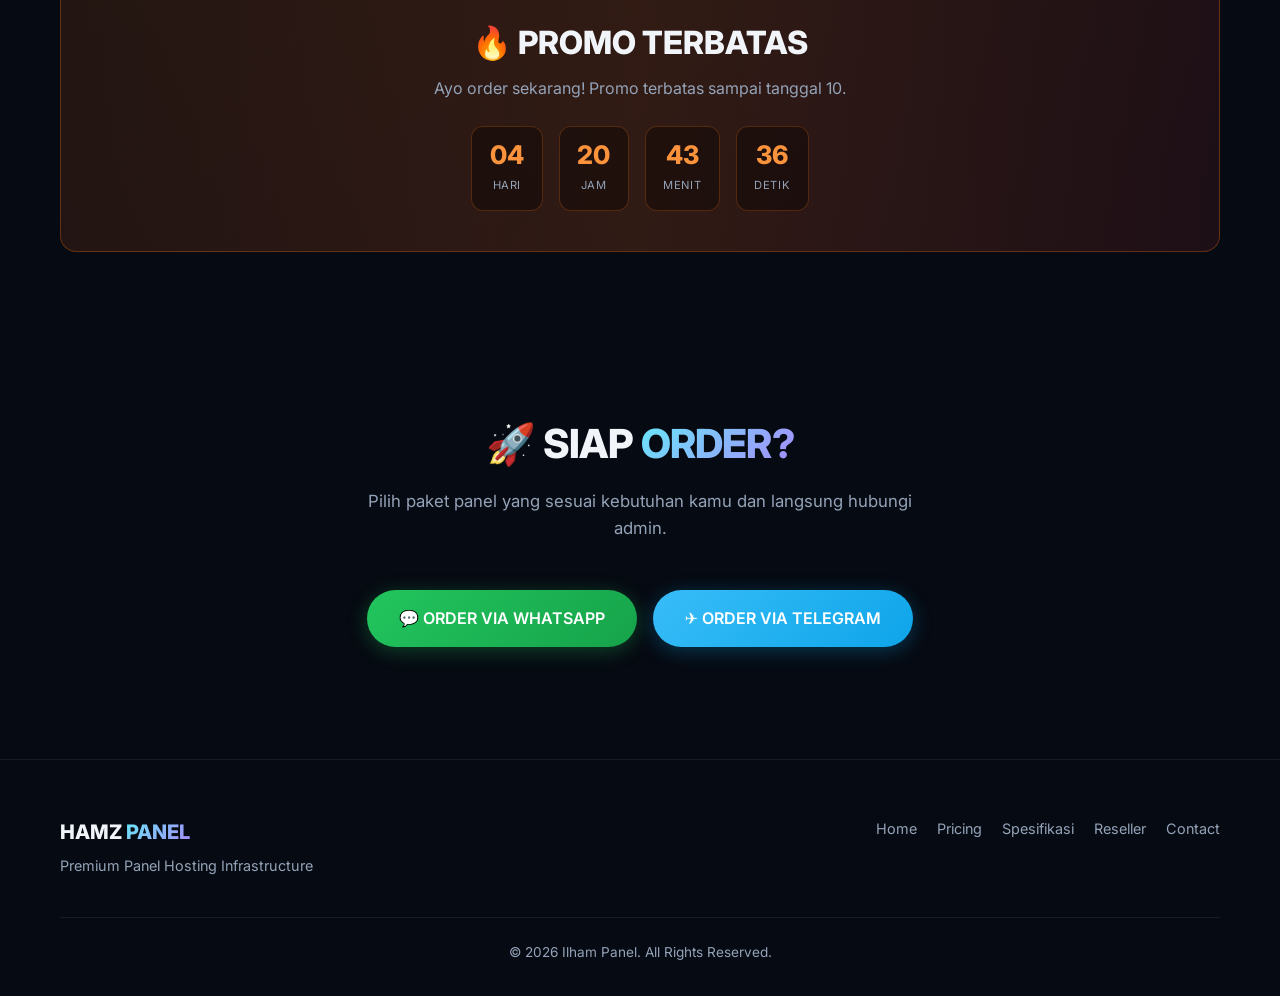
==== commit 3f006994: "Update pricing amounts for various RAM options" ====
--- a/index.html
+++ b/index.html
@@ -1321,7 +1321,7 @@
       <div class="pricing-scroll fade-in" id="pricingScroll">
         <div class="price-card glass">
           <div class="price-ram">1 GB</div>
-          <div class="price-amount">Rp5.000</div>
+          <div class="price-amount">Rp2.000</div>
           <div class="price-period">30 Hari • Garansi</div>
           <ul class="price-features">
             <li>1 GB RAM</li>
@@ -1334,7 +1334,7 @@
         </div>
         <div class="price-card glass">
           <div class="price-ram">2 GB</div>
-          <div class="price-amount">Rp8.000</div>
+          <div class="price-amount">Rp4.000</div>
           <div class="price-period">30 Hari • Garansi</div>
           <ul class="price-features">
             <li>2 GB RAM</li>
@@ -1347,7 +1347,7 @@
         </div>
         <div class="price-card glass">
           <div class="price-ram">3 GB</div>
-          <div class="price-amount">Rp10.000</div>
+          <div class="price-amount">Rp5.000</div>
           <div class="price-period">30 Hari • Garansi</div>
           <ul class="price-features">
             <li>3 GB RAM</li>
@@ -1360,7 +1360,7 @@
         </div>
         <div class="price-card glass">
           <div class="price-ram">4 GB</div>
-          <div class="price-amount">Rp13.000</div>
+          <div class="price-amount">Rp7.000</div>
           <div class="price-period">30 Hari • Garansi</div>
           <ul class="price-features">
             <li>4 GB RAM</li>
@@ -1373,7 +1373,7 @@
         </div>
         <div class="price-card glass">
           <div class="price-ram">5 GB</div>
-          <div class="price-amount">Rp15.000</div>
+          <div class="price-amount">Rp8.000</div>
           <div class="price-period">30 Hari • Garansi</div>
           <ul class="price-features">
             <li>5 GB RAM</li>
@@ -1386,7 +1386,7 @@
         </div>
         <div class="price-card glass">
           <div class="price-ram">6 GB</div>
-          <div class="price-amount">Rp17.000</div>
+          <div class="price-amount">Rp10.000</div>
           <div class="price-period">30 Hari • Garansi</div>
           <ul class="price-features">
             <li>6 GB RAM</li>
@@ -1399,7 +1399,7 @@
         </div>
         <div class="price-card glass">
           <div class="price-ram">7 GB</div>
-          <div class="price-amount">Rp20.000</div>
+          <div class="price-amount">Rp12.000</div>
           <div class="price-period">30 Hari • Garansi</div>
           <ul class="price-features">
             <li>7 GB RAM</li>
@@ -1412,7 +1412,7 @@
         </div>
         <div class="price-card glass">
           <div class="price-ram">8 GB</div>
-          <div class="price-amount">Rp22.000</div>
+          <div class="price-amount">Rp15.000</div>
           <div class="price-period">30 Hari • Garansi</div>
           <ul class="price-features">
             <li>8 GB RAM</li>
@@ -1425,7 +1425,7 @@
         </div>
         <div class="price-card glass">
           <div class="price-ram">9 GB</div>
-          <div class="price-amount">Rp25.000</div>
+          <div class="price-amount">Rp18.000</div>
           <div class="price-period">30 Hari • Garansi</div>
           <ul class="price-features">
             <li>9 GB RAM</li>
@@ -1438,7 +1438,7 @@
         </div>
         <div class="price-card glass">
           <div class="price-ram">10 GB</div>
-          <div class="price-amount">Rp27.000</div>
+          <div class="price-amount">Rp20.000</div>
           <div class="price-period">30 Hari • Garansi</div>
           <ul class="price-features">
             <li>10 GB RAM</li>
@@ -1452,7 +1452,7 @@
         <div class="price-card glass featured">
           <div class="best-badge">🔥 BEST VALUE</div>
           <div class="price-ram">Unlimited</div>
-          <div class="price-amount">Rp30.000</div>
+          <div class="price-amount">Rp25.000</div>
           <div class="price-period">30 Hari • Garansi</div>
           <ul class="price-features">
             <li>Unlimited RAM*</li>
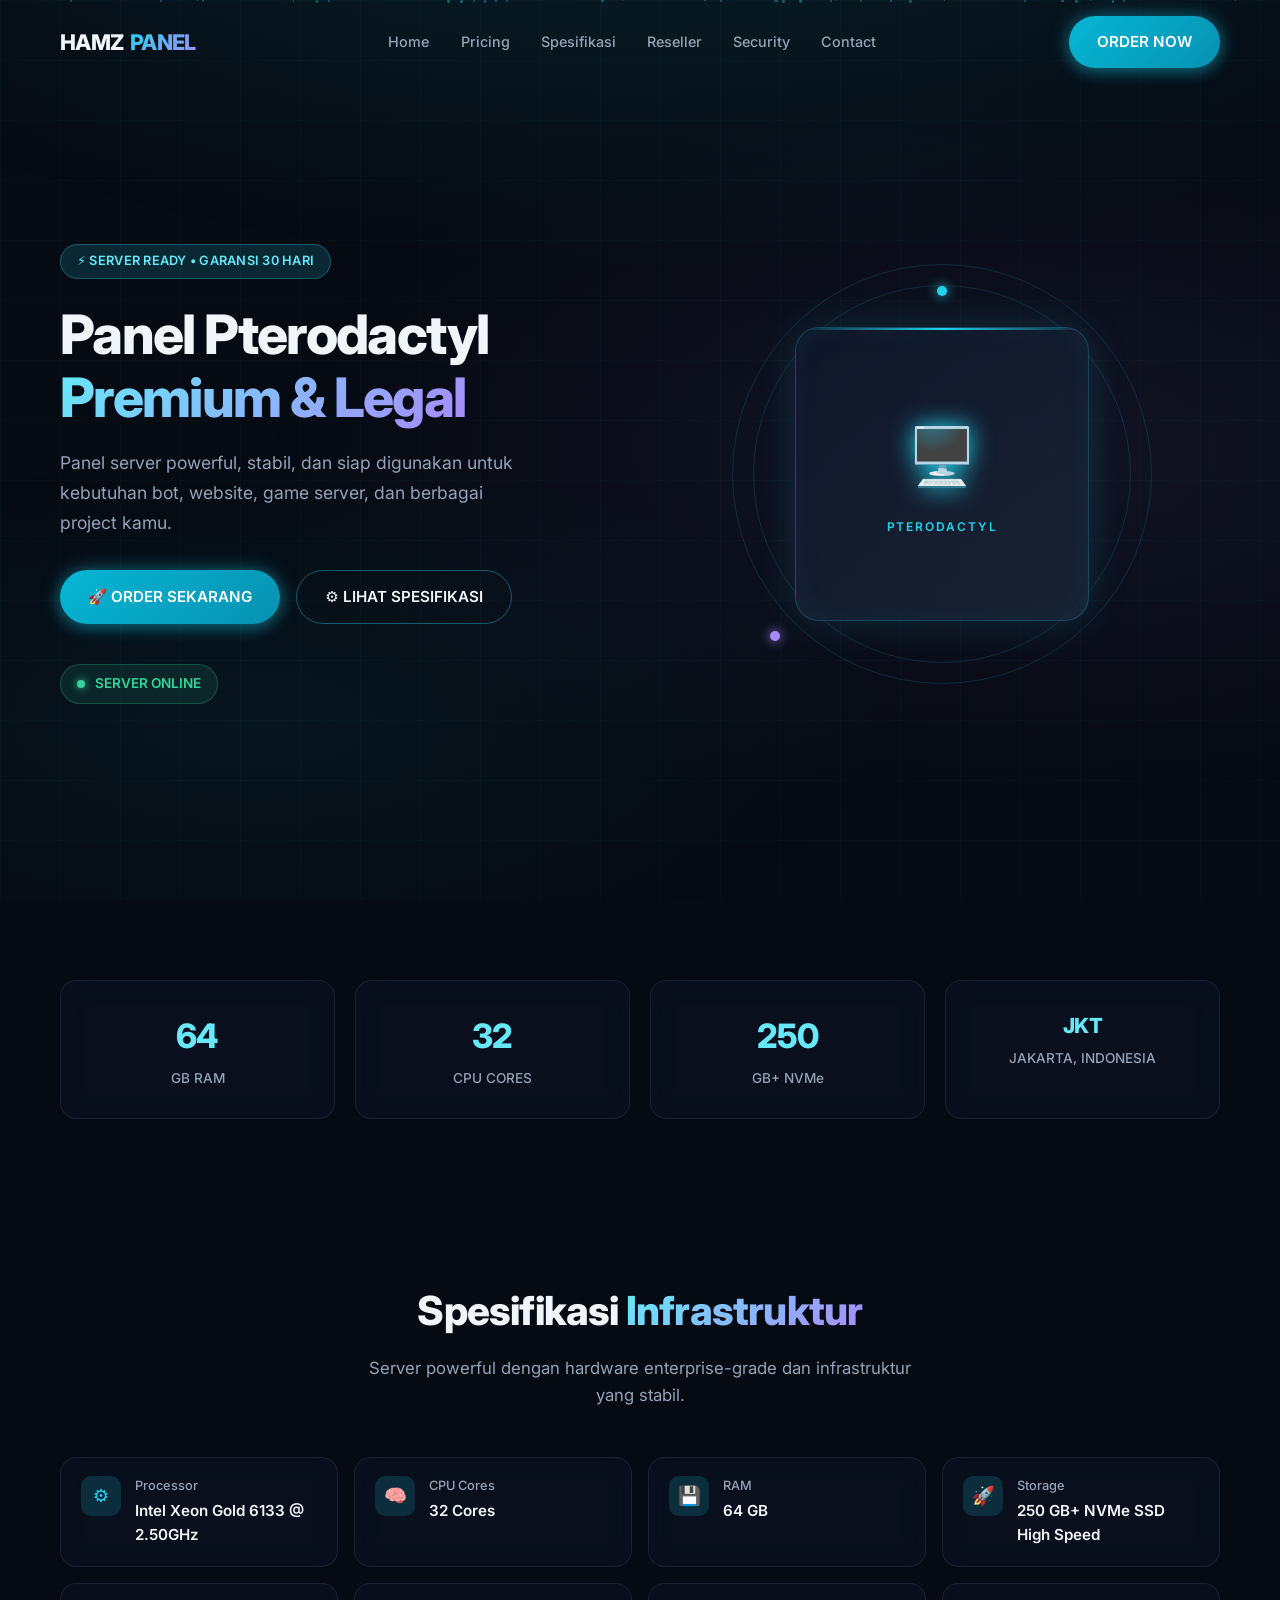
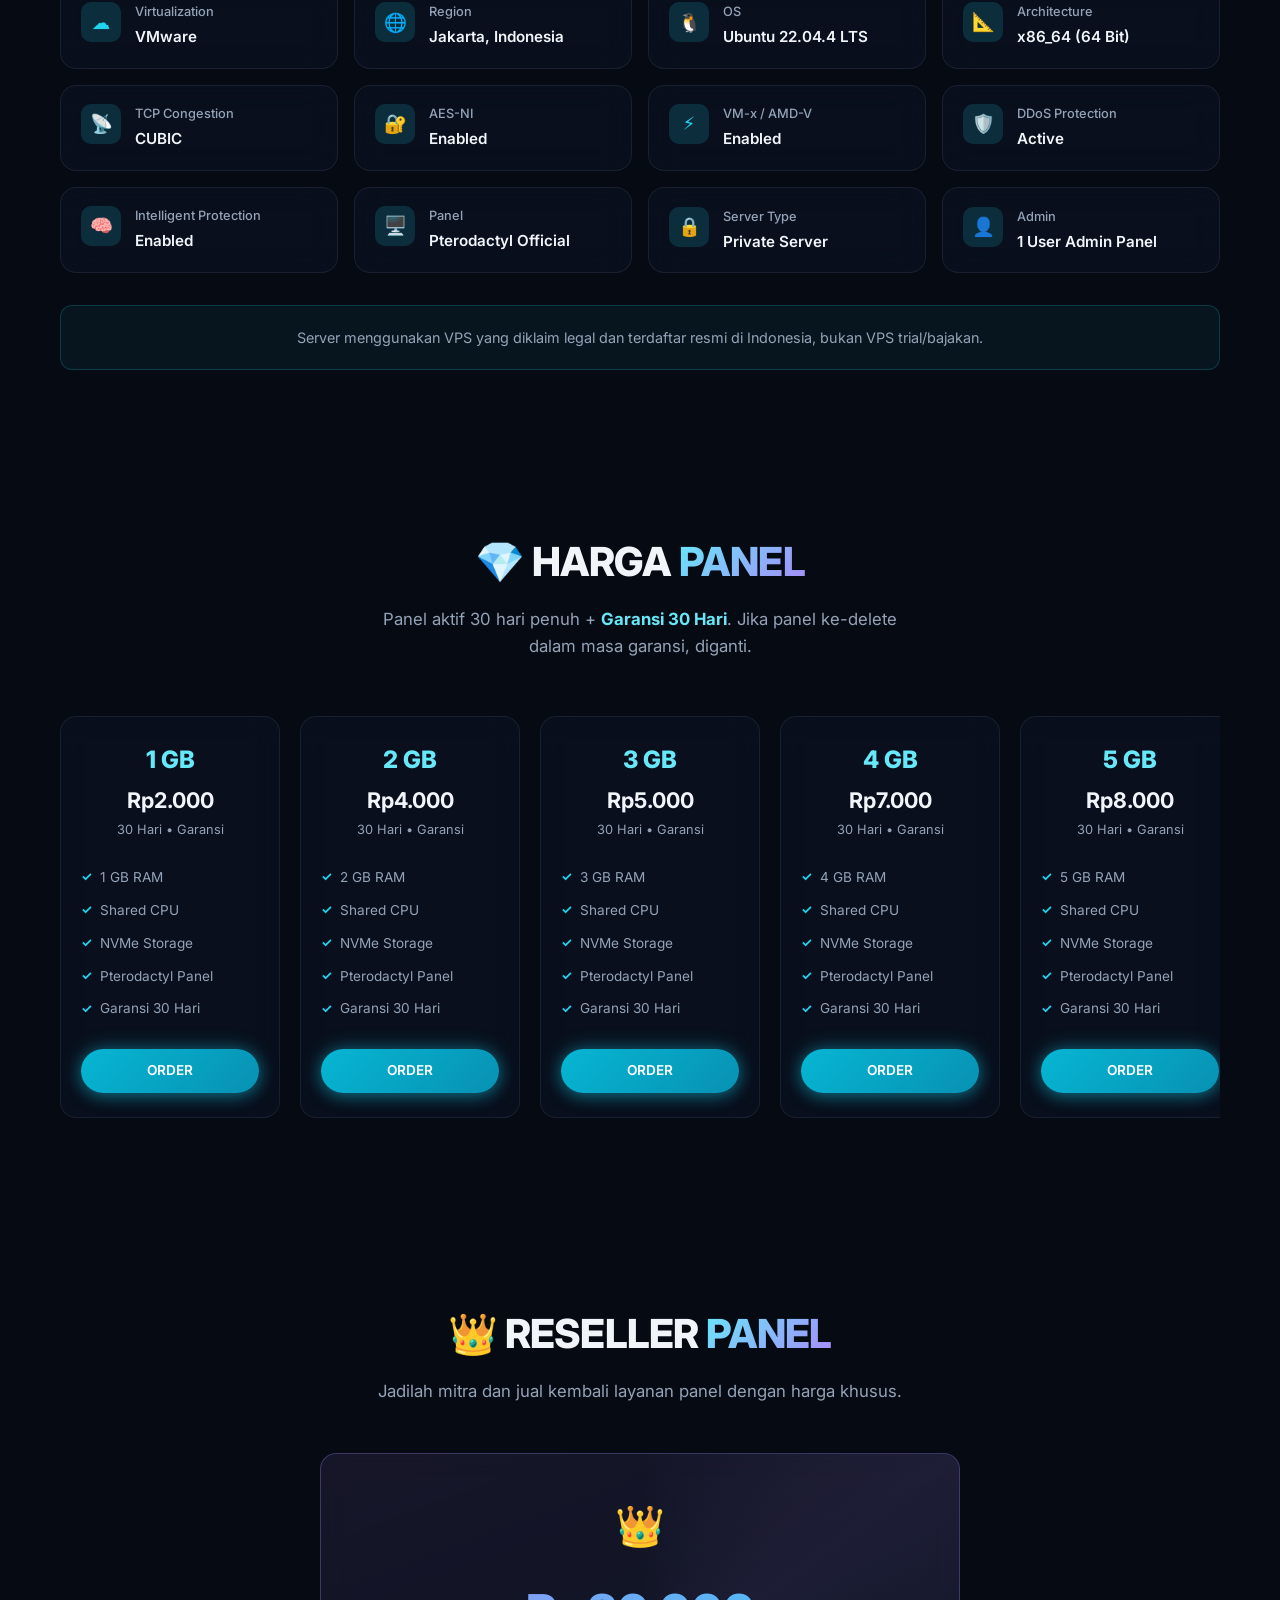
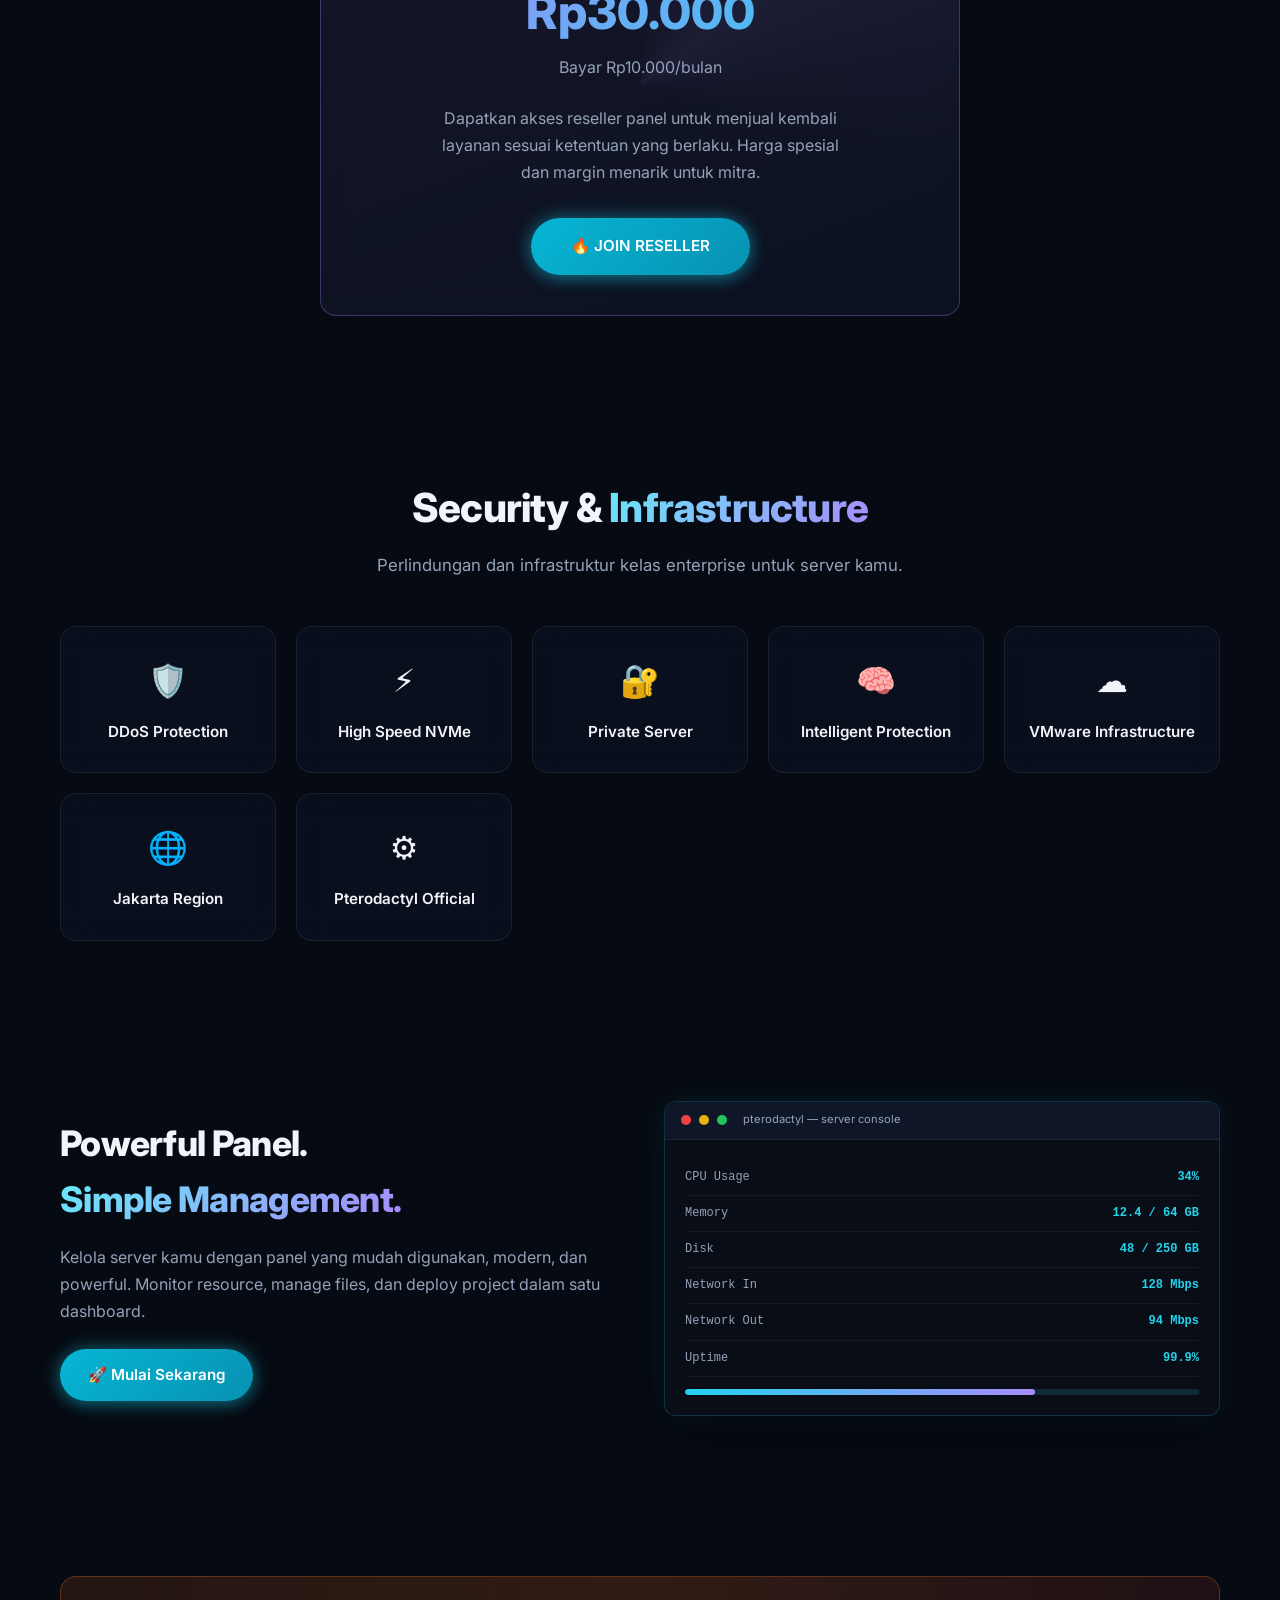
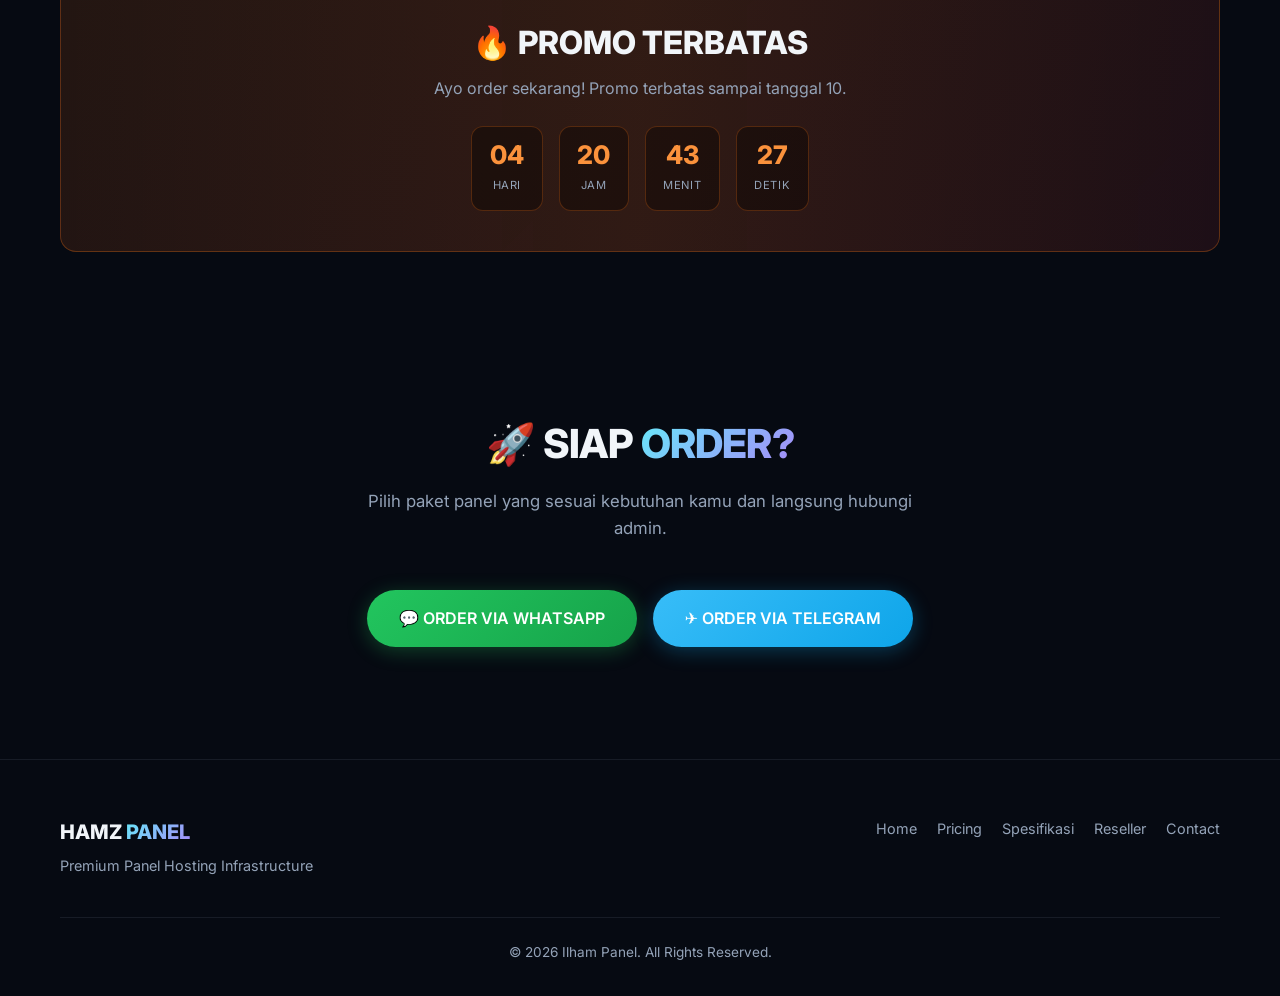
==== commit 26d1eb00: "Update reseller price from Rp40.000 to Rp30.000" ====
--- a/index.html
+++ b/index.html
@@ -1474,7 +1474,7 @@
       <p class="section-subtitle fade-in">Jadilah mitra dan jual kembali layanan panel dengan harga khusus.</p>
       <div class="reseller-card glass fade-in">
         <div style="font-size:2.5rem;margin-bottom:0.5rem">👑</div>
-        <div class="reseller-price">Rp40.000</div>
+        <div class="reseller-price">Rp30.000</div>
         <div class="reseller-monthly">Bayar Rp10.000/bulan</div>
         <p class="reseller-desc">Dapatkan akses reseller panel untuk menjual kembali layanan sesuai ketentuan yang berlaku. Harga spesial dan margin menarik untuk mitra.</p>
         <a href="#order" class="btn btn-primary btn-glow" style="padding:1rem 2.5rem">🔥 JOIN RESELLER</a>
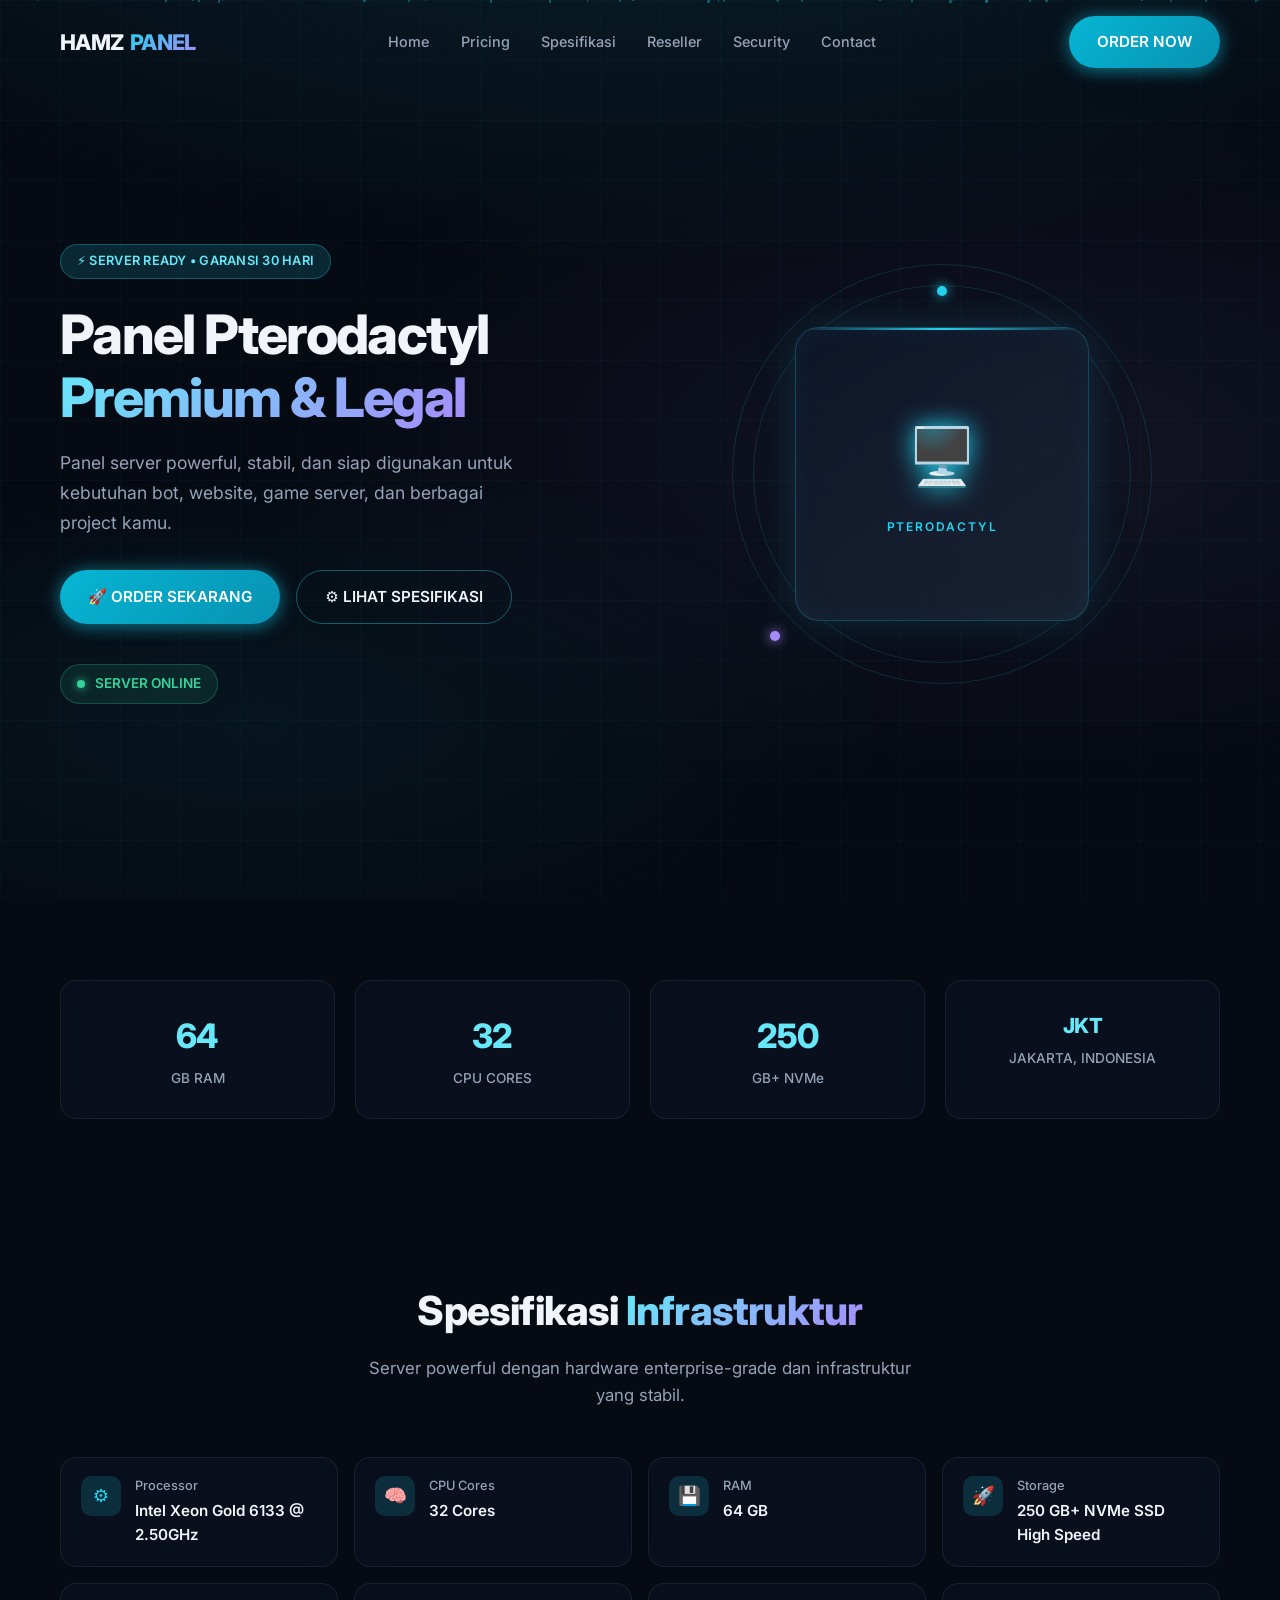
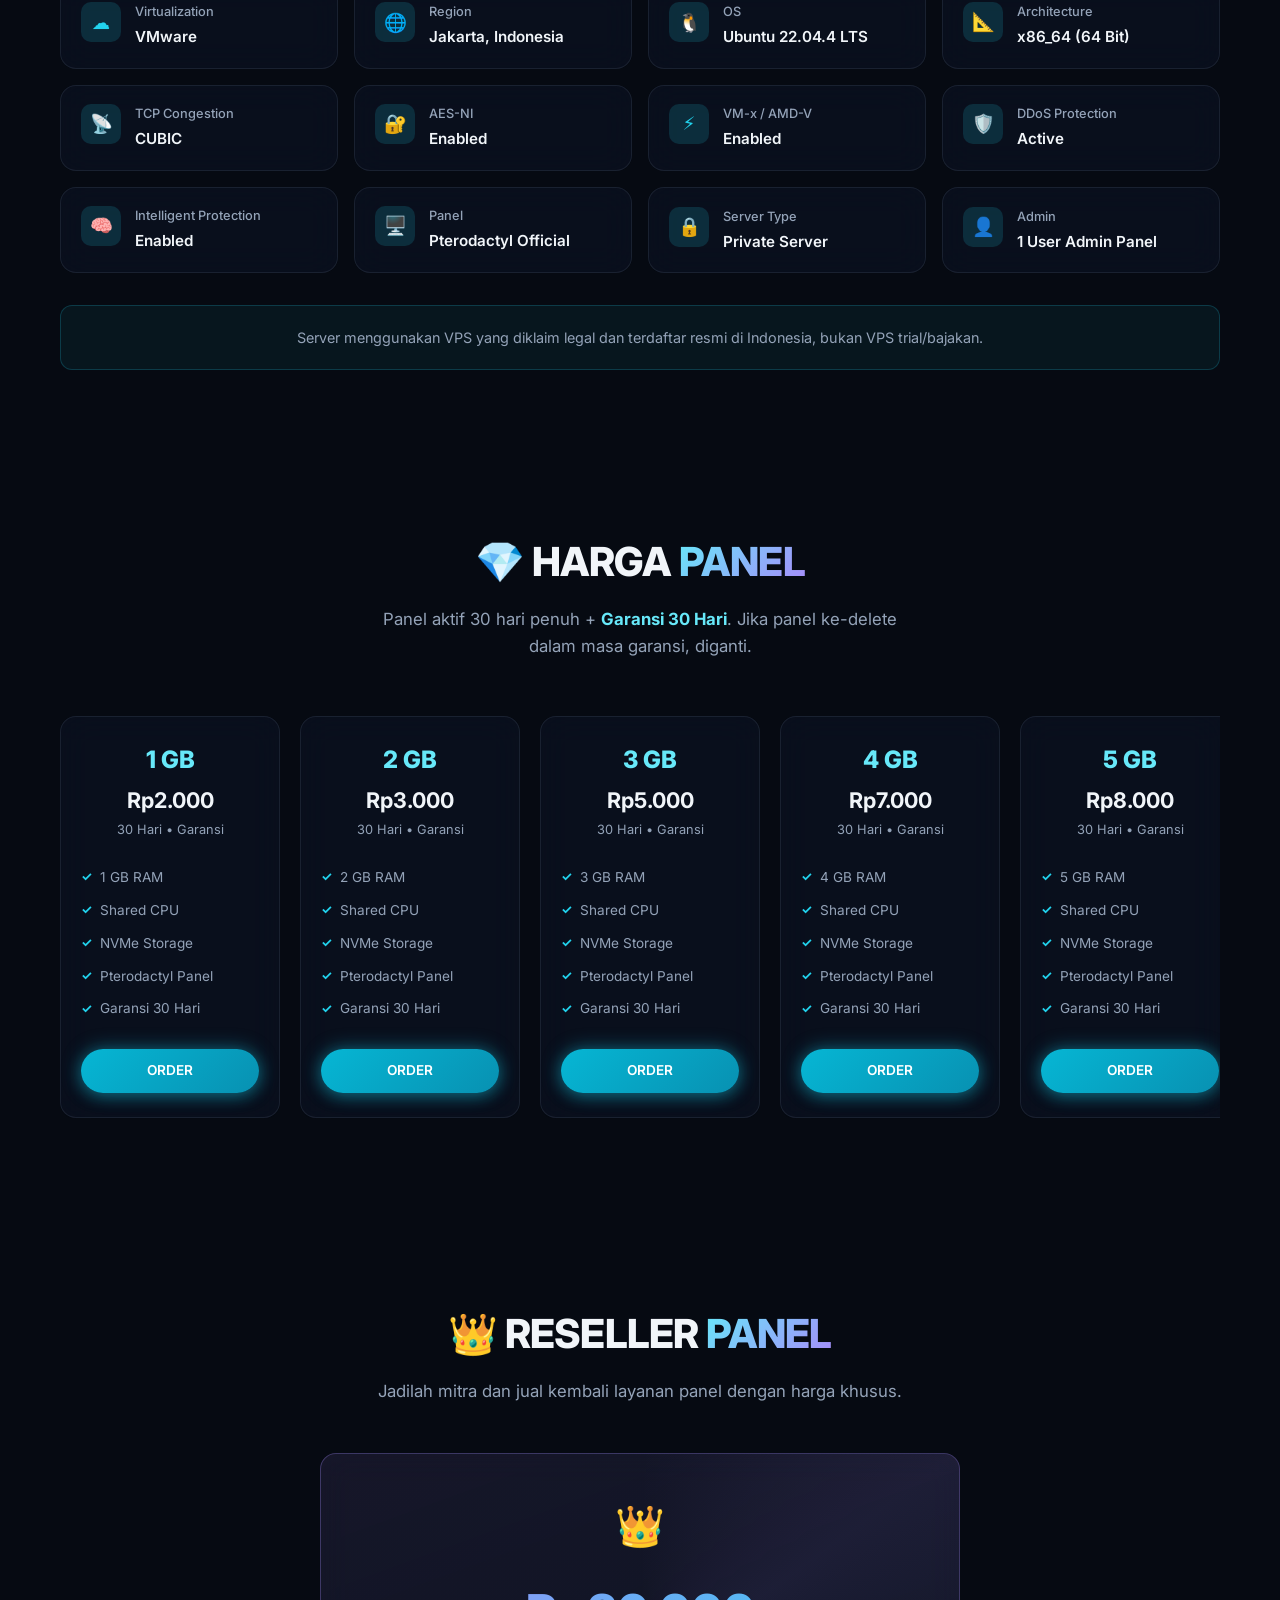
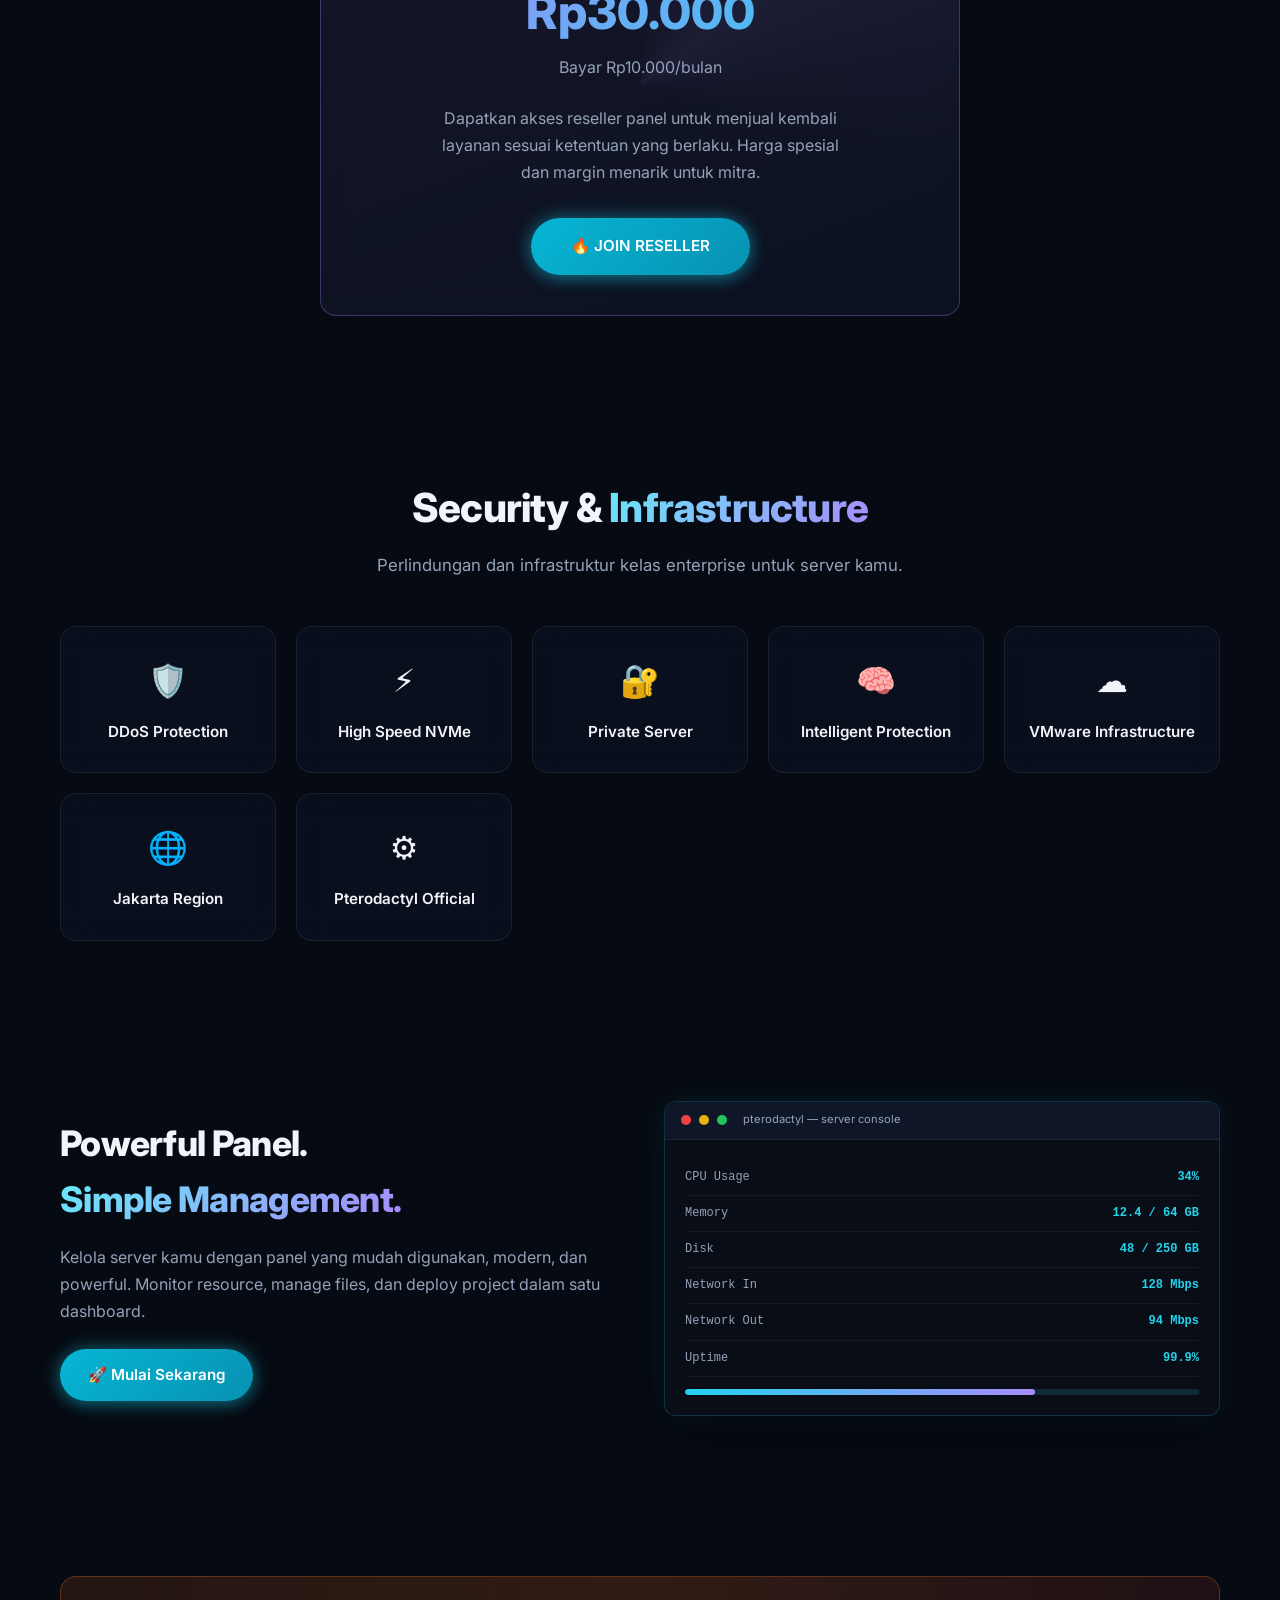
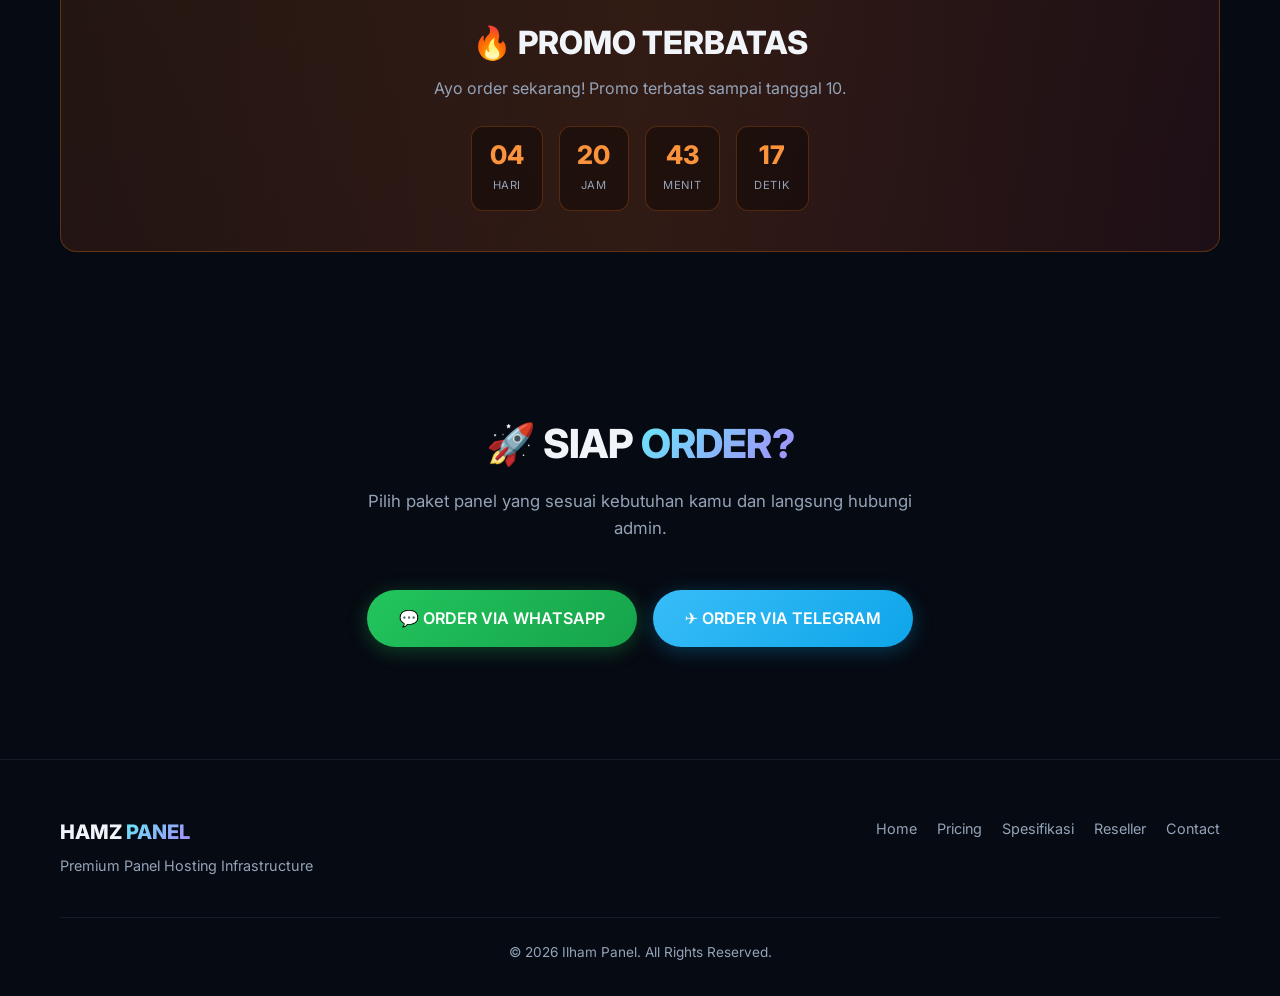
==== commit af03d35c: "Update index.html" ====
--- a/index.html
+++ b/index.html
@@ -1334,7 +1334,7 @@
         </div>
         <div class="price-card glass">
           <div class="price-ram">2 GB</div>
-          <div class="price-amount">Rp4.000</div>
+          <div class="price-amount">Rp3.000</div>
           <div class="price-period">30 Hari • Garansi</div>
           <ul class="price-features">
             <li>2 GB RAM</li>
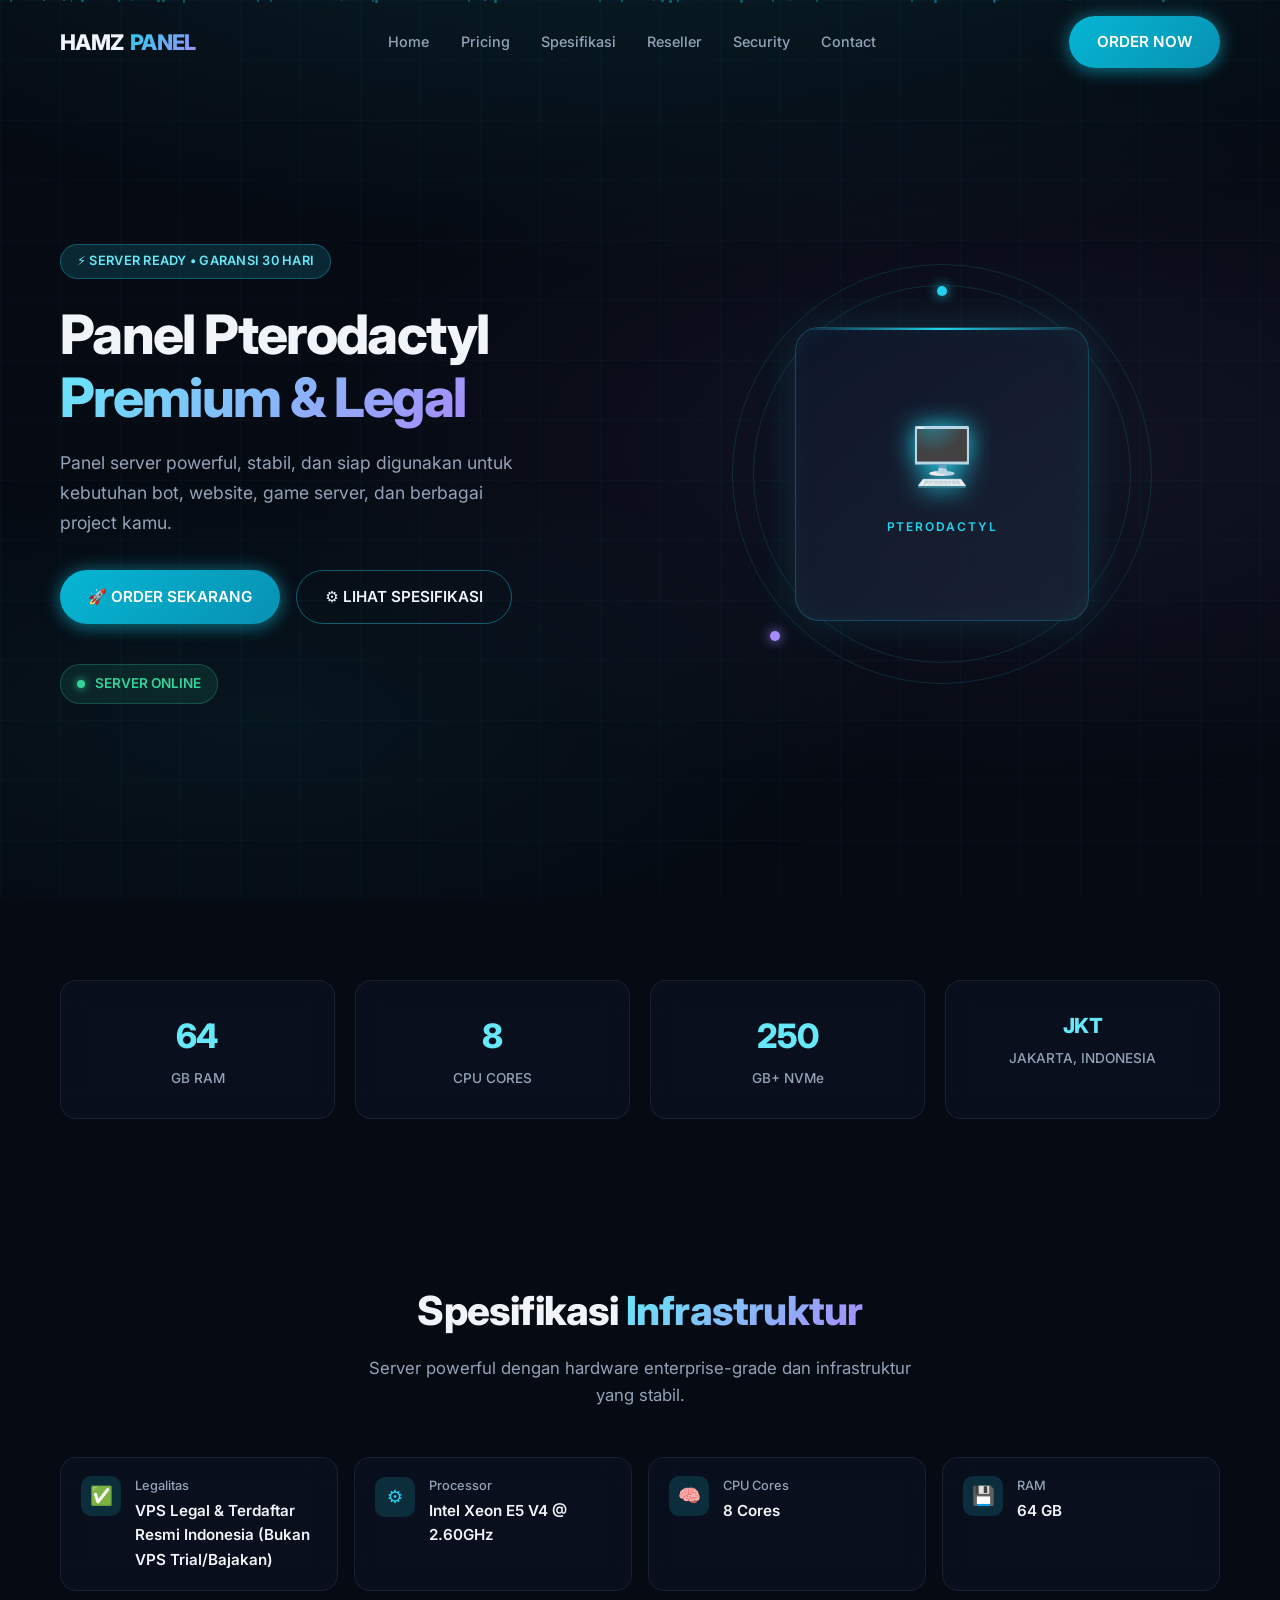
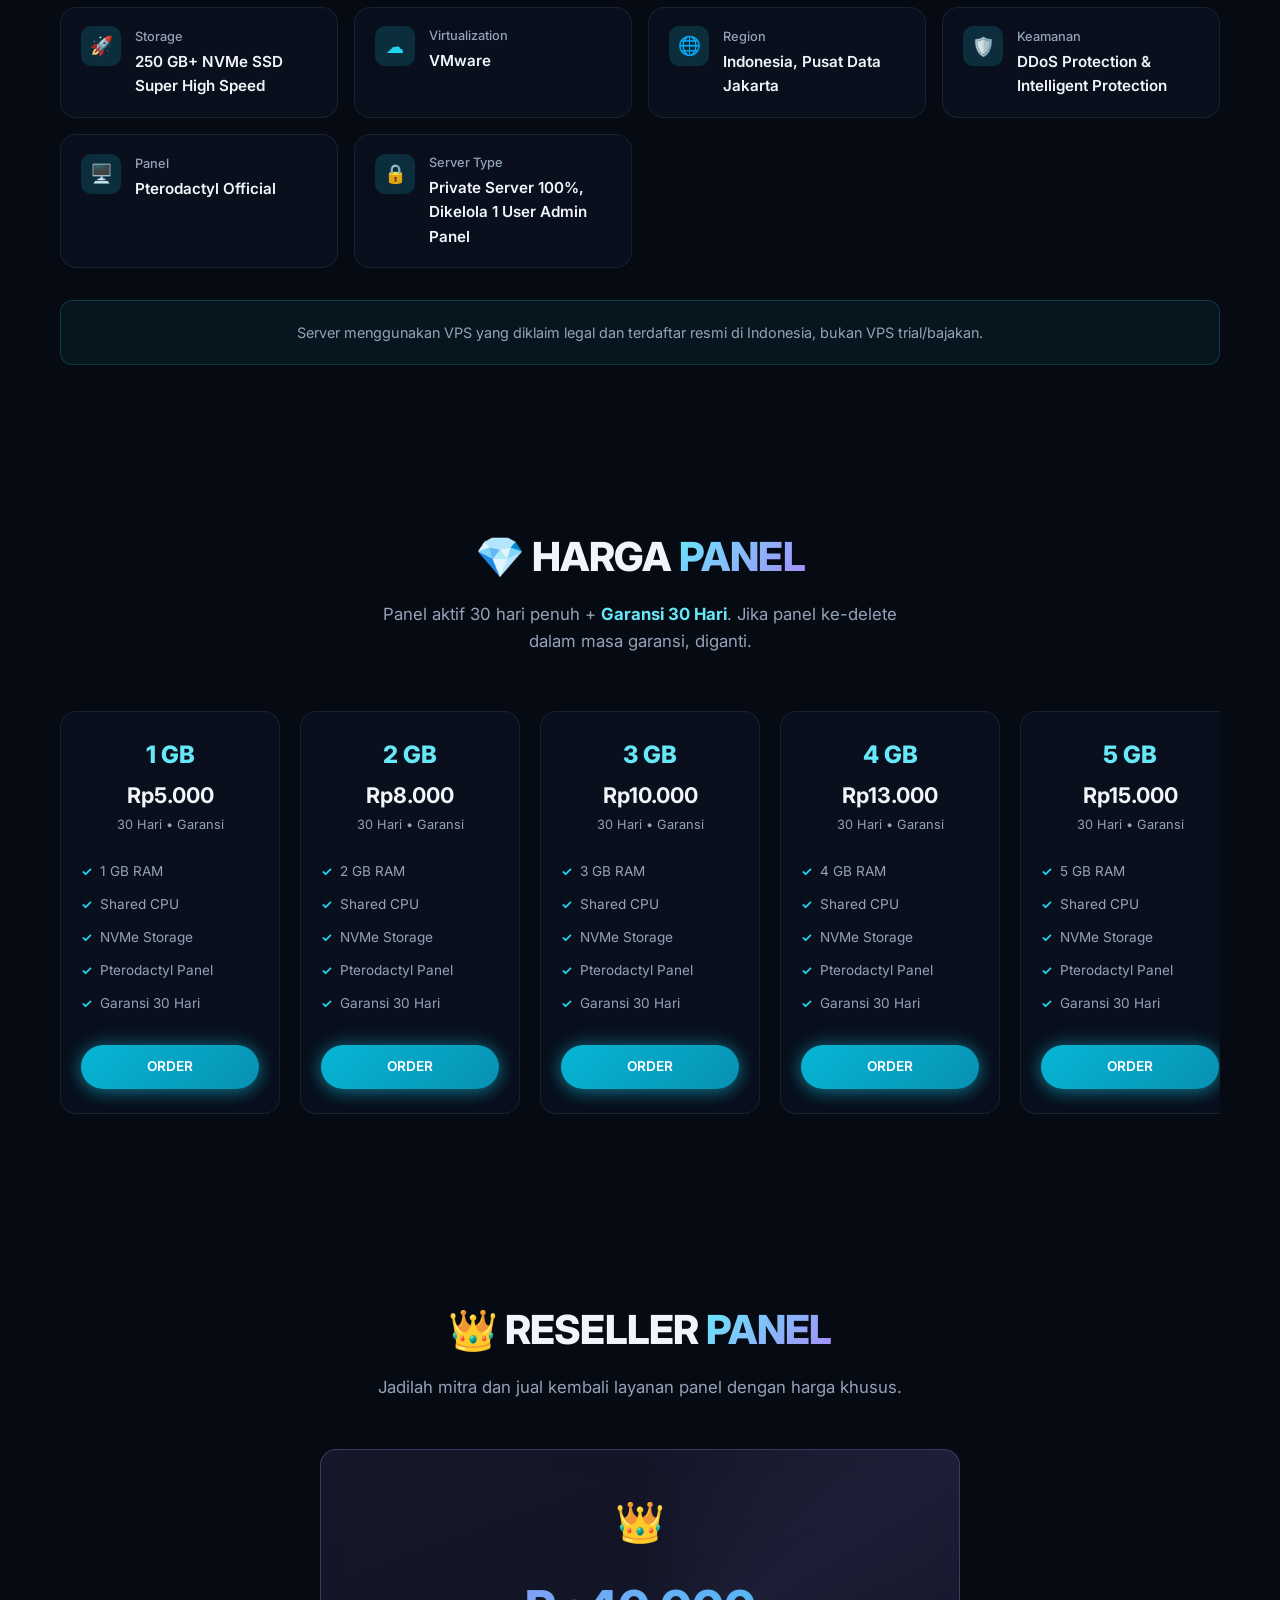
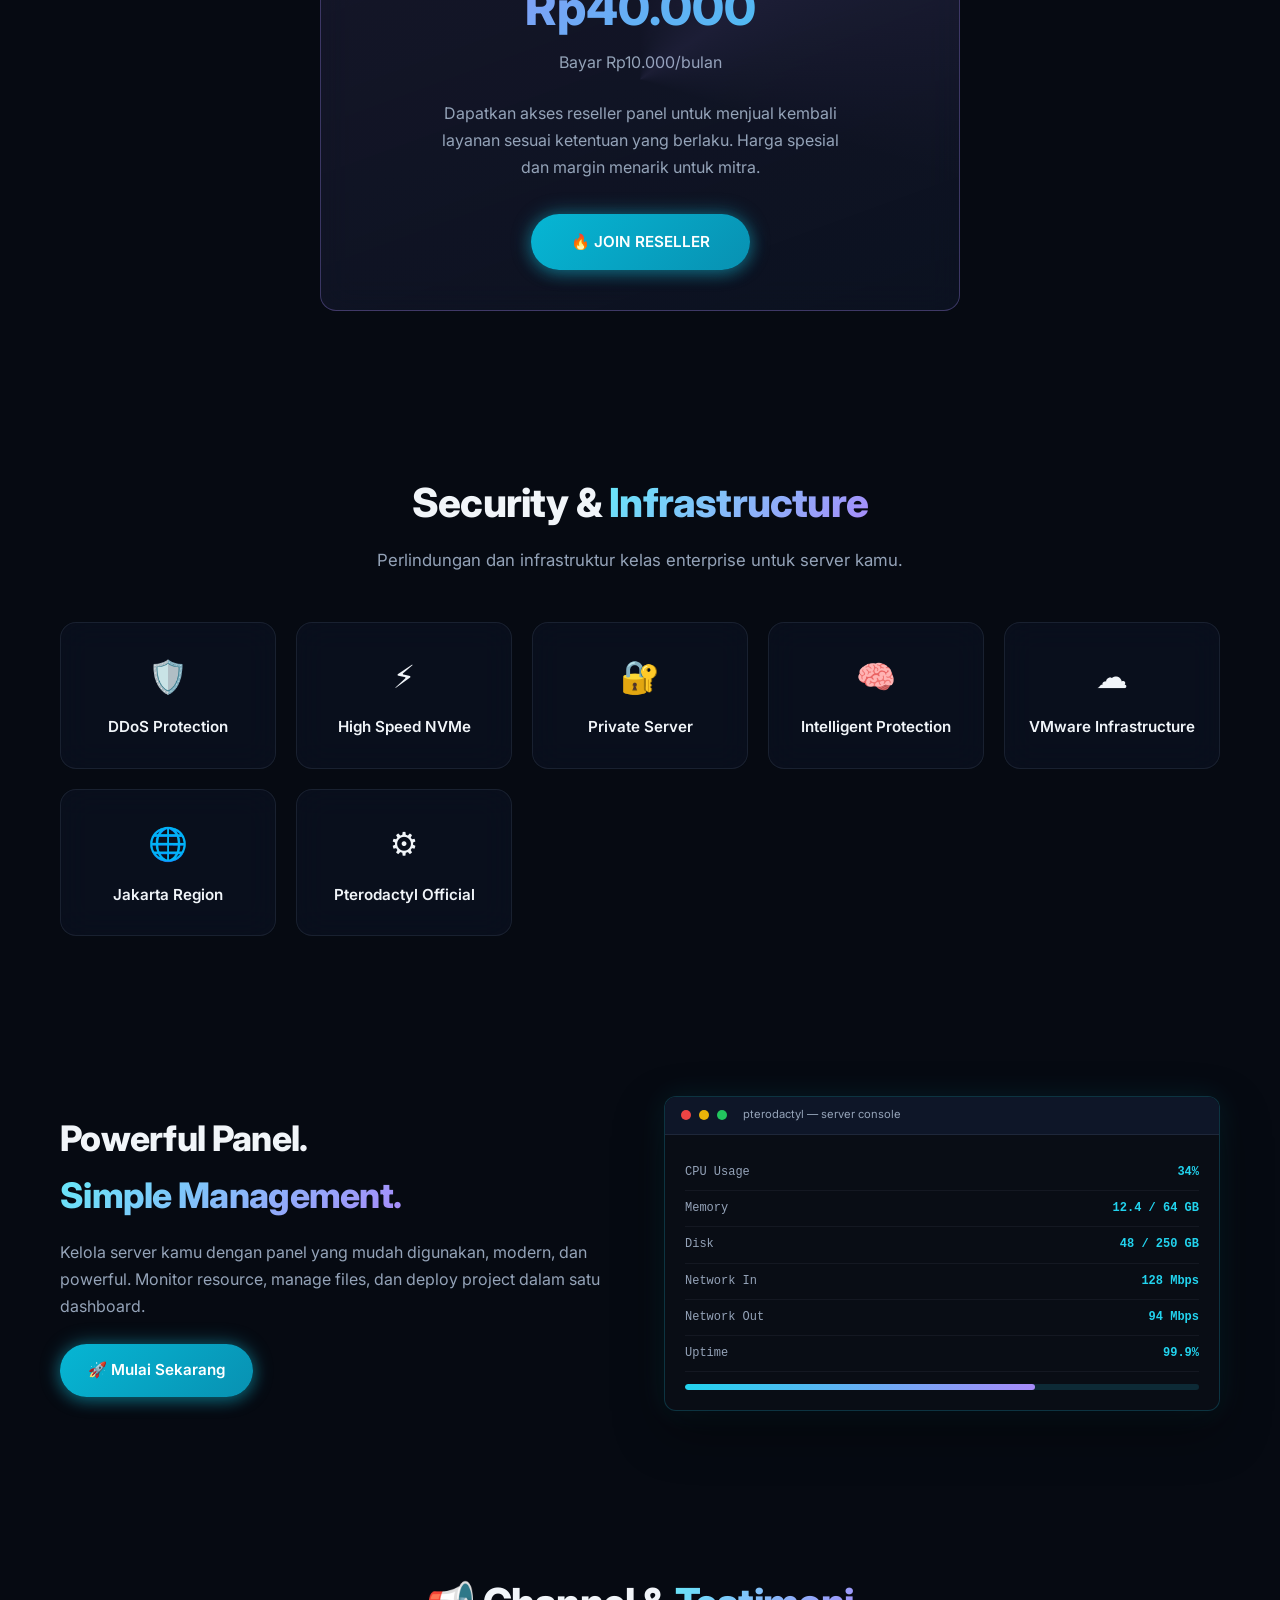
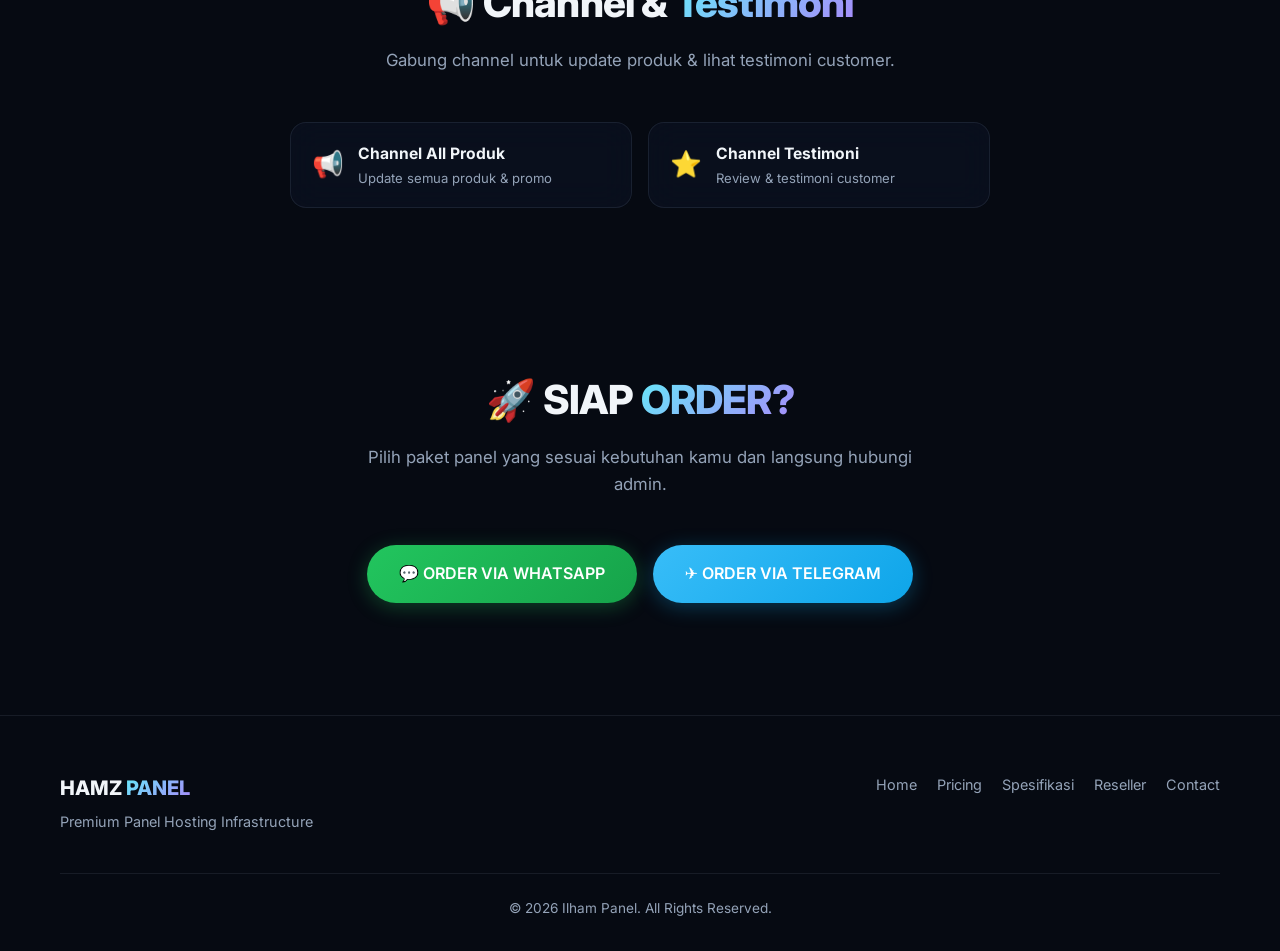
==== commit a7060b7e: "Rename hamz-panel-spek-baru.html to index.html" ====
--- a/index.html
+++ b/index.html
@@ -159,6 +159,31 @@
       border-radius: var(--radius);
     }
 
+    .links-grid {
+      display: grid;
+      grid-template-columns: repeat(auto-fit, minmax(240px, 1fr));
+      gap: 1rem;
+      max-width: 700px;
+      margin: 0 auto;
+    }
+    .link-card {
+      display: flex;
+      align-items: center;
+      gap: 0.9rem;
+      padding: 1.1rem 1.3rem;
+      text-decoration: none;
+      color: var(--text);
+      transition: all var(--transition);
+    }
+    .link-card:hover {
+      transform: translateY(-3px);
+      border-color: var(--cyan);
+      box-shadow: var(--glow-cyan);
+    }
+    .link-card .link-ico { font-size: 1.6rem; }
+    .link-card h4 { font-size: 0.98rem; margin-bottom: 0.15rem; }
+    .link-card p { font-size: 0.82rem; color: var(--text-muted); }
+
     .btn {
       display: inline-flex;
       align-items: center;
@@ -1173,7 +1198,7 @@
           <div class="stat-label">GB RAM</div>
         </div>
         <div class="stat-card glass">
-          <div class="stat-value" data-target="32">0</div>
+          <div class="stat-value" data-target="8">0</div>
           <div class="stat-label">CPU CORES</div>
         </div>
         <div class="stat-card glass">
@@ -1195,17 +1220,24 @@
       <p class="section-subtitle fade-in">Server powerful dengan hardware enterprise-grade dan infrastruktur yang stabil.</p>
       <div class="specs-grid fade-in">
         <div class="spec-item glass">
+          <div class="spec-icon">✅</div>
+          <div class="spec-content">
+            <h4>Legalitas</h4>
+            <p>VPS Legal & Terdaftar Resmi Indonesia (Bukan VPS Trial/Bajakan)</p>
+          </div>
+        </div>
+        <div class="spec-item glass">
           <div class="spec-icon">⚙️</div>
           <div class="spec-content">
             <h4>Processor</h4>
-            <p>Intel Xeon Gold 6133 @ 2.50GHz</p>
+            <p>Intel Xeon E5 V4 @ 2.60GHz</p>
           </div>
         </div>
         <div class="spec-item glass">
           <div class="spec-icon">🧠</div>
           <div class="spec-content">
             <h4>CPU Cores</h4>
-            <p>32 Cores</p>
+            <p>8 Cores</p>
           </div>
         </div>
         <div class="spec-item glass">
@@ -1219,7 +1251,7 @@
           <div class="spec-icon">🚀</div>
           <div class="spec-content">
             <h4>Storage</h4>
-            <p>250 GB+ NVMe SSD High Speed</p>
+            <p>250 GB+ NVMe SSD Super High Speed</p>
           </div>
         </div>
         <div class="spec-item glass">
@@ -1233,56 +1265,14 @@
           <div class="spec-icon">🌐</div>
           <div class="spec-content">
             <h4>Region</h4>
-            <p>Jakarta, Indonesia</p>
-          </div>
-        </div>
-        <div class="spec-item glass">
-          <div class="spec-icon">🐧</div>
-          <div class="spec-content">
-            <h4>OS</h4>
-            <p>Ubuntu 22.04.4 LTS</p>
-          </div>
-        </div>
-        <div class="spec-item glass">
-          <div class="spec-icon">📐</div>
-          <div class="spec-content">
-            <h4>Architecture</h4>
-            <p>x86_64 (64 Bit)</p>
-          </div>
-        </div>
-        <div class="spec-item glass">
-          <div class="spec-icon">📡</div>
-          <div class="spec-content">
-            <h4>TCP Congestion</h4>
-            <p>CUBIC</p>
-          </div>
-        </div>
-        <div class="spec-item glass">
-          <div class="spec-icon">🔐</div>
-          <div class="spec-content">
-            <h4>AES-NI</h4>
-            <p>Enabled</p>
-          </div>
-        </div>
-        <div class="spec-item glass">
-          <div class="spec-icon">⚡</div>
-          <div class="spec-content">
-            <h4>VM-x / AMD-V</h4>
-            <p>Enabled</p>
+            <p>Indonesia, Pusat Data Jakarta</p>
           </div>
         </div>
         <div class="spec-item glass">
           <div class="spec-icon">🛡️</div>
           <div class="spec-content">
-            <h4>DDoS Protection</h4>
-            <p>Active</p>
-          </div>
-        </div>
-        <div class="spec-item glass">
-          <div class="spec-icon">🧠</div>
-          <div class="spec-content">
-            <h4>Intelligent Protection</h4>
-            <p>Enabled</p>
+            <h4>Keamanan</h4>
+            <p>DDoS Protection & Intelligent Protection</p>
           </div>
         </div>
         <div class="spec-item glass">
@@ -1296,14 +1286,7 @@
           <div class="spec-icon">🔒</div>
           <div class="spec-content">
             <h4>Server Type</h4>
-            <p>Private Server</p>
-          </div>
-        </div>
-        <div class="spec-item glass">
-          <div class="spec-icon">👤</div>
-          <div class="spec-content">
-            <h4>Admin</h4>
-            <p>1 User Admin Panel</p>
+            <p>Private Server 100%, Dikelola 1 User Admin Panel</p>
           </div>
         </div>
       </div>
@@ -1321,7 +1304,7 @@
       <div class="pricing-scroll fade-in" id="pricingScroll">
         <div class="price-card glass">
           <div class="price-ram">1 GB</div>
-          <div class="price-amount">Rp2.000</div>
+          <div class="price-amount">Rp5.000</div>
           <div class="price-period">30 Hari • Garansi</div>
           <ul class="price-features">
             <li>1 GB RAM</li>
@@ -1334,7 +1317,7 @@
         </div>
         <div class="price-card glass">
           <div class="price-ram">2 GB</div>
-          <div class="price-amount">Rp3.000</div>
+          <div class="price-amount">Rp8.000</div>
           <div class="price-period">30 Hari • Garansi</div>
           <ul class="price-features">
             <li>2 GB RAM</li>
@@ -1347,7 +1330,7 @@
         </div>
         <div class="price-card glass">
           <div class="price-ram">3 GB</div>
-          <div class="price-amount">Rp5.000</div>
+          <div class="price-amount">Rp10.000</div>
           <div class="price-period">30 Hari • Garansi</div>
           <ul class="price-features">
             <li>3 GB RAM</li>
@@ -1360,7 +1343,7 @@
         </div>
         <div class="price-card glass">
           <div class="price-ram">4 GB</div>
-          <div class="price-amount">Rp7.000</div>
+          <div class="price-amount">Rp13.000</div>
           <div class="price-period">30 Hari • Garansi</div>
           <ul class="price-features">
             <li>4 GB RAM</li>
@@ -1373,7 +1356,7 @@
         </div>
         <div class="price-card glass">
           <div class="price-ram">5 GB</div>
-          <div class="price-amount">Rp8.000</div>
+          <div class="price-amount">Rp15.000</div>
           <div class="price-period">30 Hari • Garansi</div>
           <ul class="price-features">
             <li>5 GB RAM</li>
@@ -1386,7 +1369,7 @@
         </div>
         <div class="price-card glass">
           <div class="price-ram">6 GB</div>
-          <div class="price-amount">Rp10.000</div>
+          <div class="price-amount">Rp17.000</div>
           <div class="price-period">30 Hari • Garansi</div>
           <ul class="price-features">
             <li>6 GB RAM</li>
@@ -1399,7 +1382,7 @@
         </div>
         <div class="price-card glass">
           <div class="price-ram">7 GB</div>
-          <div class="price-amount">Rp12.000</div>
+          <div class="price-amount">Rp20.000</div>
           <div class="price-period">30 Hari • Garansi</div>
           <ul class="price-features">
             <li>7 GB RAM</li>
@@ -1412,7 +1395,7 @@
         </div>
         <div class="price-card glass">
           <div class="price-ram">8 GB</div>
-          <div class="price-amount">Rp15.000</div>
+          <div class="price-amount">Rp22.000</div>
           <div class="price-period">30 Hari • Garansi</div>
           <ul class="price-features">
             <li>8 GB RAM</li>
@@ -1425,7 +1408,7 @@
         </div>
         <div class="price-card glass">
           <div class="price-ram">9 GB</div>
-          <div class="price-amount">Rp18.000</div>
+          <div class="price-amount">Rp25.000</div>
           <div class="price-period">30 Hari • Garansi</div>
           <ul class="price-features">
             <li>9 GB RAM</li>
@@ -1438,7 +1421,7 @@
         </div>
         <div class="price-card glass">
           <div class="price-ram">10 GB</div>
-          <div class="price-amount">Rp20.000</div>
+          <div class="price-amount">Rp27.000</div>
           <div class="price-period">30 Hari • Garansi</div>
           <ul class="price-features">
             <li>10 GB RAM</li>
@@ -1452,7 +1435,7 @@
         <div class="price-card glass featured">
           <div class="best-badge">🔥 BEST VALUE</div>
           <div class="price-ram">Unlimited</div>
-          <div class="price-amount">Rp25.000</div>
+          <div class="price-amount">Rp30.000</div>
           <div class="price-period">30 Hari • Garansi</div>
           <ul class="price-features">
             <li>Unlimited RAM*</li>
@@ -1474,7 +1457,7 @@
       <p class="section-subtitle fade-in">Jadilah mitra dan jual kembali layanan panel dengan harga khusus.</p>
       <div class="reseller-card glass fade-in">
         <div style="font-size:2.5rem;margin-bottom:0.5rem">👑</div>
-        <div class="reseller-price">Rp30.000</div>
+        <div class="reseller-price">Rp40.000</div>
         <div class="reseller-monthly">Bayar Rp10.000/bulan</div>
         <p class="reseller-desc">Dapatkan akses reseller panel untuk menjual kembali layanan sesuai ketentuan yang berlaku. Harga spesial dan margin menarik untuk mitra.</p>
         <a href="#order" class="btn btn-primary btn-glow" style="padding:1rem 2.5rem">🔥 JOIN RESELLER</a>
@@ -1550,30 +1533,20 @@
     </div>
   </section>
 
-  <!-- Promo -->
+  <!-- Channel & Testimoni -->
   <section class="section">
     <div class="container">
-      <div class="promo-banner fade-in">
-        <div class="promo-title">🔥 PROMO TERBATAS</div>
-        <p class="promo-text">Ayo order sekarang! Promo terbatas sampai tanggal 10.</p>
-        <div class="countdown" id="countdown">
-          <div class="countdown-item">
-            <span class="countdown-value" id="cd-days">00</span>
-            <span class="countdown-label">Hari</span>
-          </div>
-          <div class="countdown-item">
-            <span class="countdown-value" id="cd-hours">00</span>
-            <span class="countdown-label">Jam</span>
-          </div>
-          <div class="countdown-item">
-            <span class="countdown-value" id="cd-mins">00</span>
-            <span class="countdown-label">Menit</span>
-          </div>
-          <div class="countdown-item">
-            <span class="countdown-value" id="cd-secs">00</span>
-            <span class="countdown-label">Detik</span>
-          </div>
-        </div>
+      <h2 class="section-title fade-in">📢 Channel & <span class="gradient-text">Testimoni</span></h2>
+      <p class="section-subtitle fade-in">Gabung channel untuk update produk & lihat testimoni customer.</p>
+      <div class="links-grid fade-in">
+        <a href="https://whatsapp.com/channel/0029Vb8gbCaHFxPBCmU7h03o" target="_blank" rel="noopener noreferrer" class="link-card glass">
+          <span class="link-ico">📢</span>
+          <div><h4>Channel All Produk</h4><p>Update semua produk & promo</p></div>
+        </a>
+        <a href="https://whatsapp.com/channel/0029Vb7rFYD5Ejy45AXEeR2M" target="_blank" rel="noopener noreferrer" class="link-card glass">
+          <span class="link-ico">⭐</span>
+          <div><h4>Channel Testimoni</h4><p>Review & testimoni customer</p></div>
+        </a>
       </div>
     </div>
   </section>
@@ -1678,32 +1651,6 @@
     }, { threshold: 0.5 });
     counters.forEach(c => counterObserver.observe(c));
 
-    // Countdown to next 10th of the month (or current month if before 10)
-    function updateCountdown() {
-      const now = new Date();
-      let target = new Date(now.getFullYear(), now.getMonth(), 10, 23, 59, 59);
-      if (now > target) {
-        target = new Date(now.getFullYear(), now.getMonth() + 1, 10, 23, 59, 59);
-      }
-      const diff = target - now;
-      if (diff <= 0) {
-        document.getElementById('cd-days').textContent = '00';
-        document.getElementById('cd-hours').textContent = '00';
-        document.getElementById('cd-mins').textContent = '00';
-        document.getElementById('cd-secs').textContent = '00';
-        return;
-      }
-      const d = Math.floor(diff / 86400000);
-      const h = Math.floor((diff % 86400000) / 3600000);
-      const m = Math.floor((diff % 3600000) / 60000);
-      const s = Math.floor((diff % 60000) / 1000);
-      document.getElementById('cd-days').textContent = String(d).padStart(2, '0');
-      document.getElementById('cd-hours').textContent = String(h).padStart(2, '0');
-      document.getElementById('cd-mins').textContent = String(m).padStart(2, '0');
-      document.getElementById('cd-secs').textContent = String(s).padStart(2, '0');
-    }
-    updateCountdown();
-    setInterval(updateCountdown, 1000);
   </script>
 </body>
 </html>
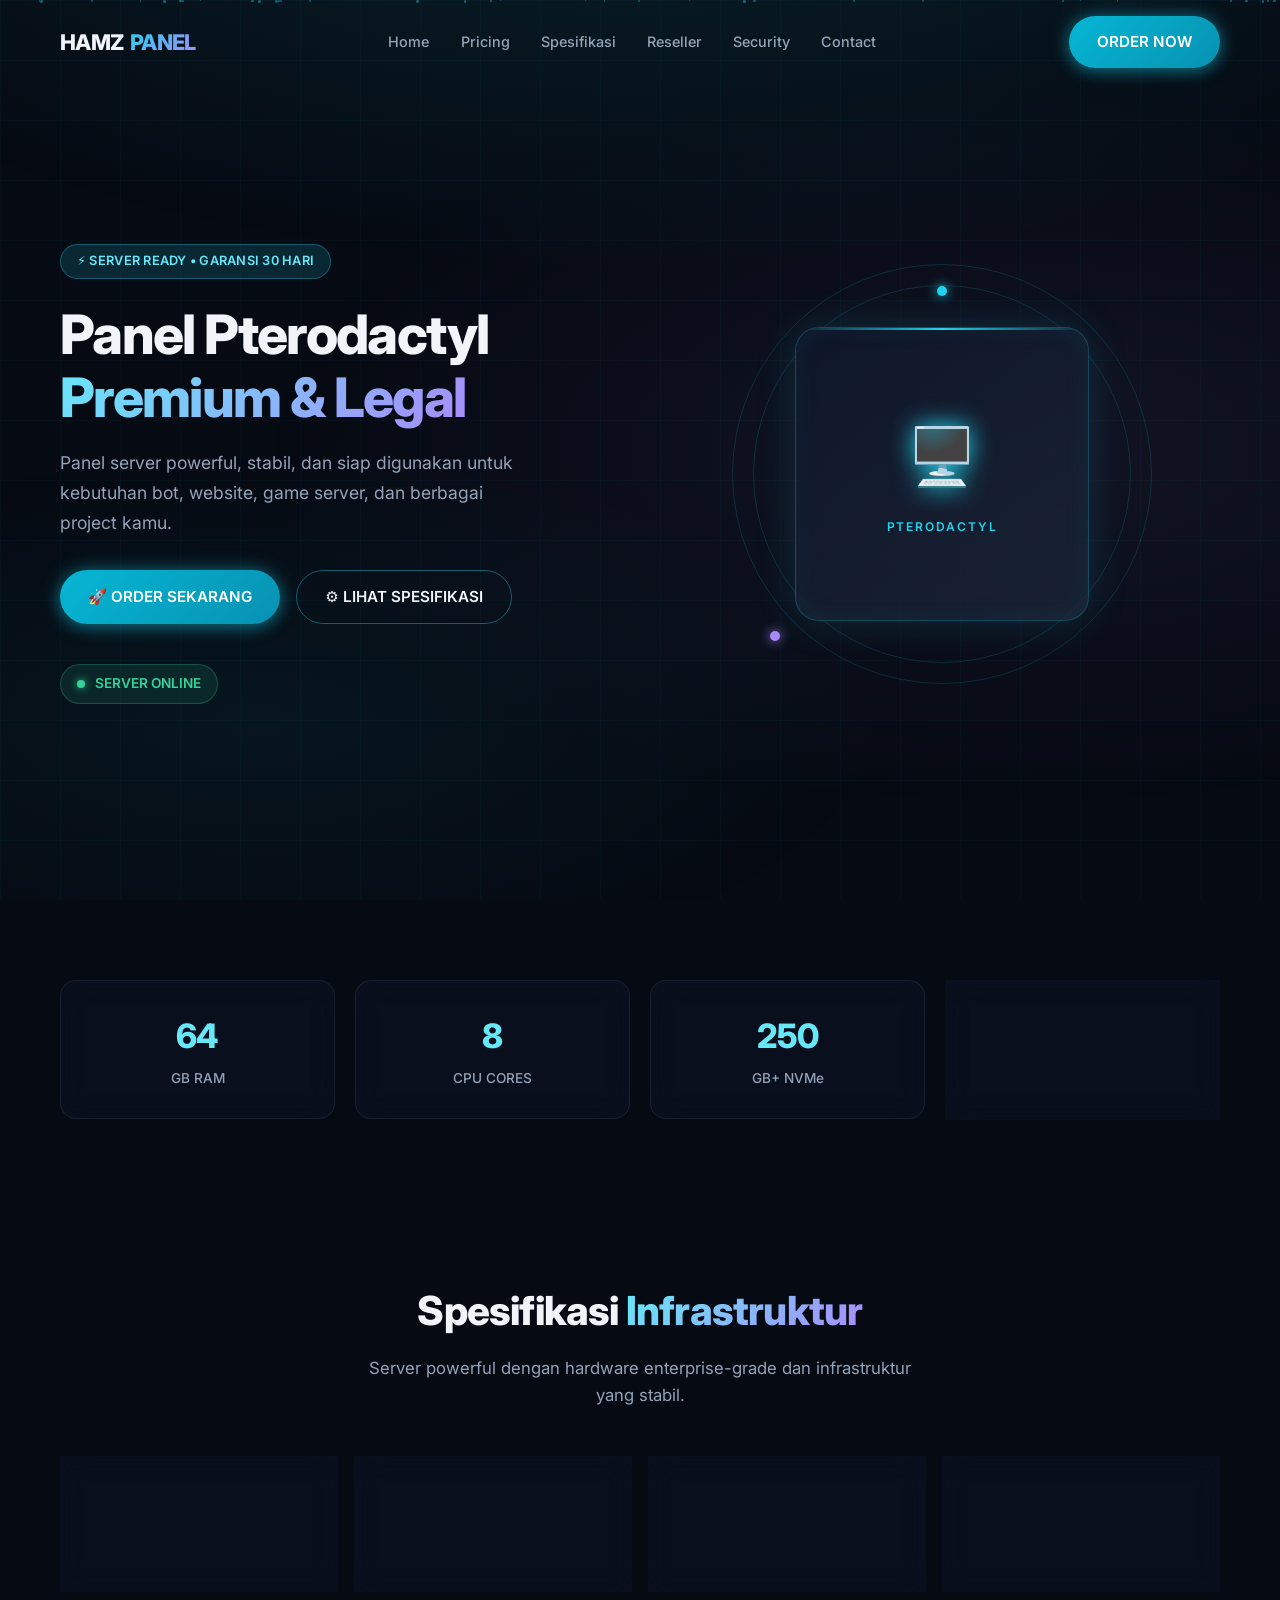
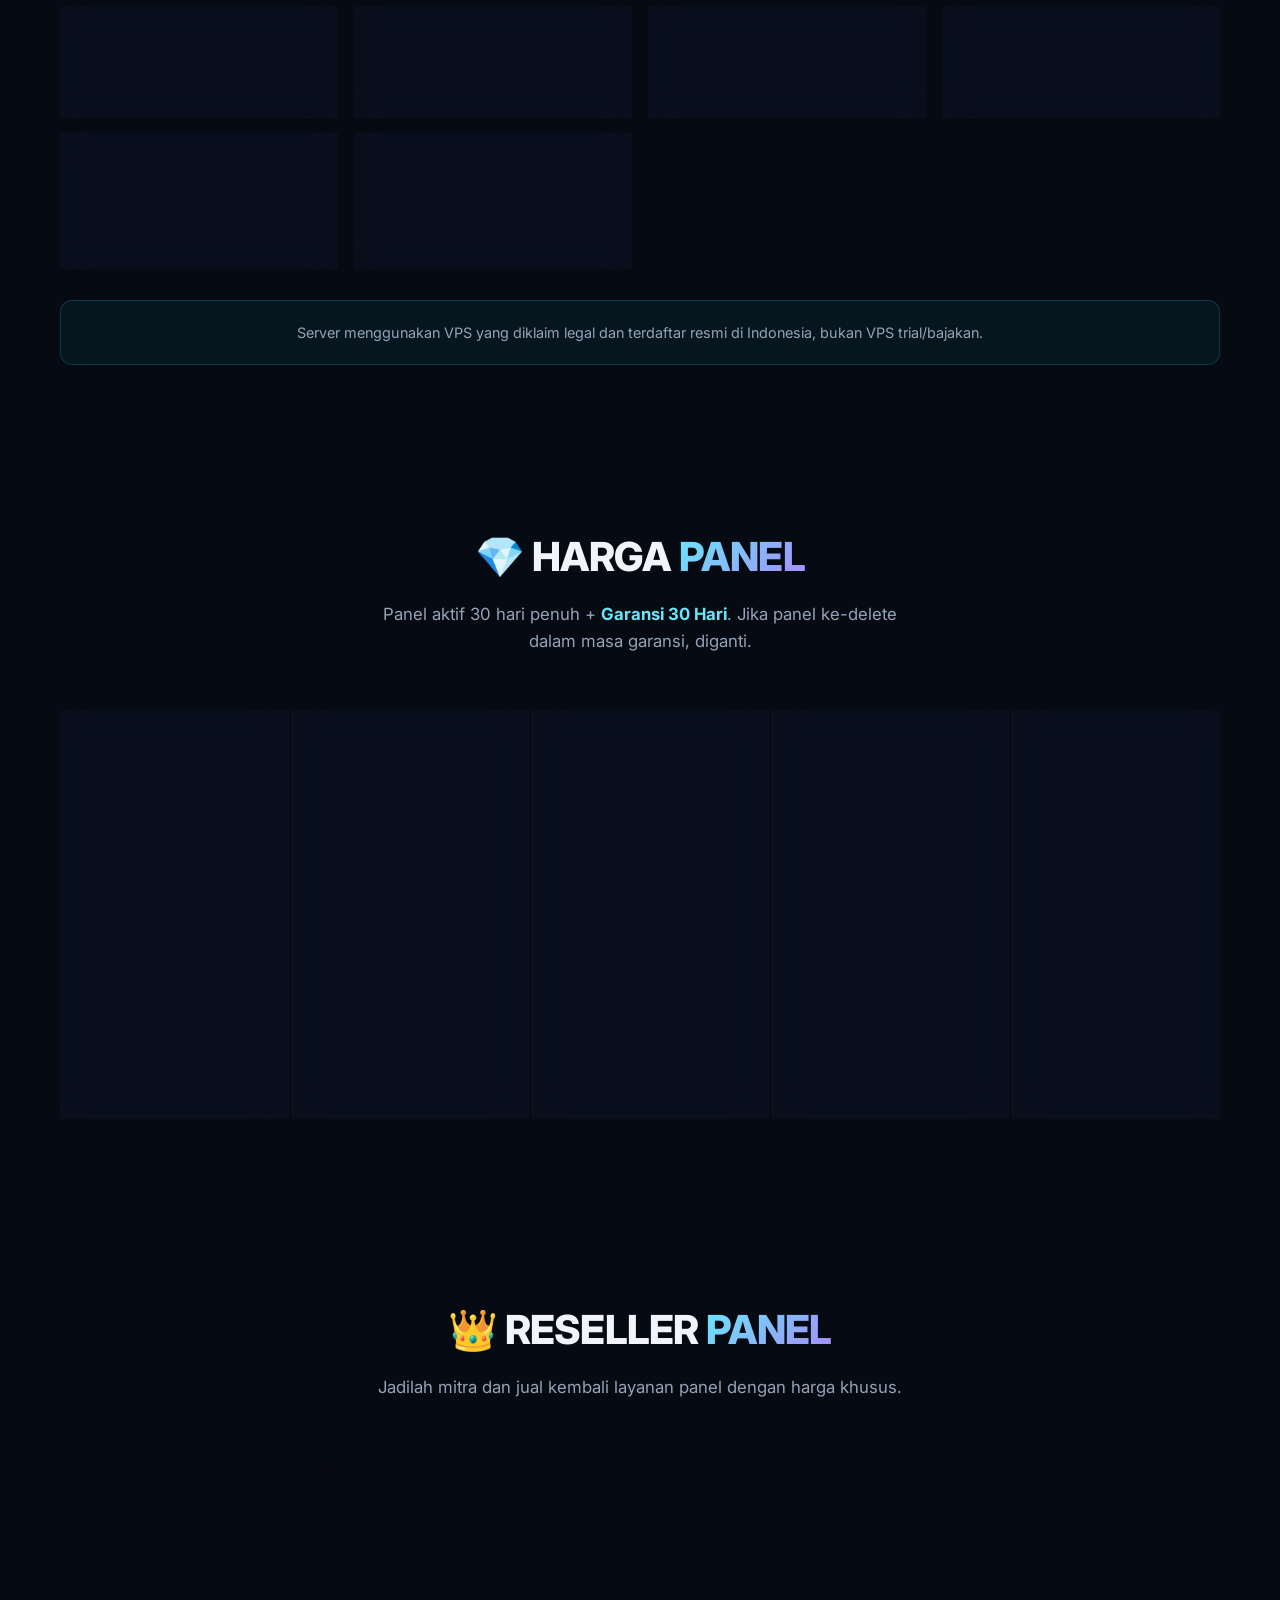
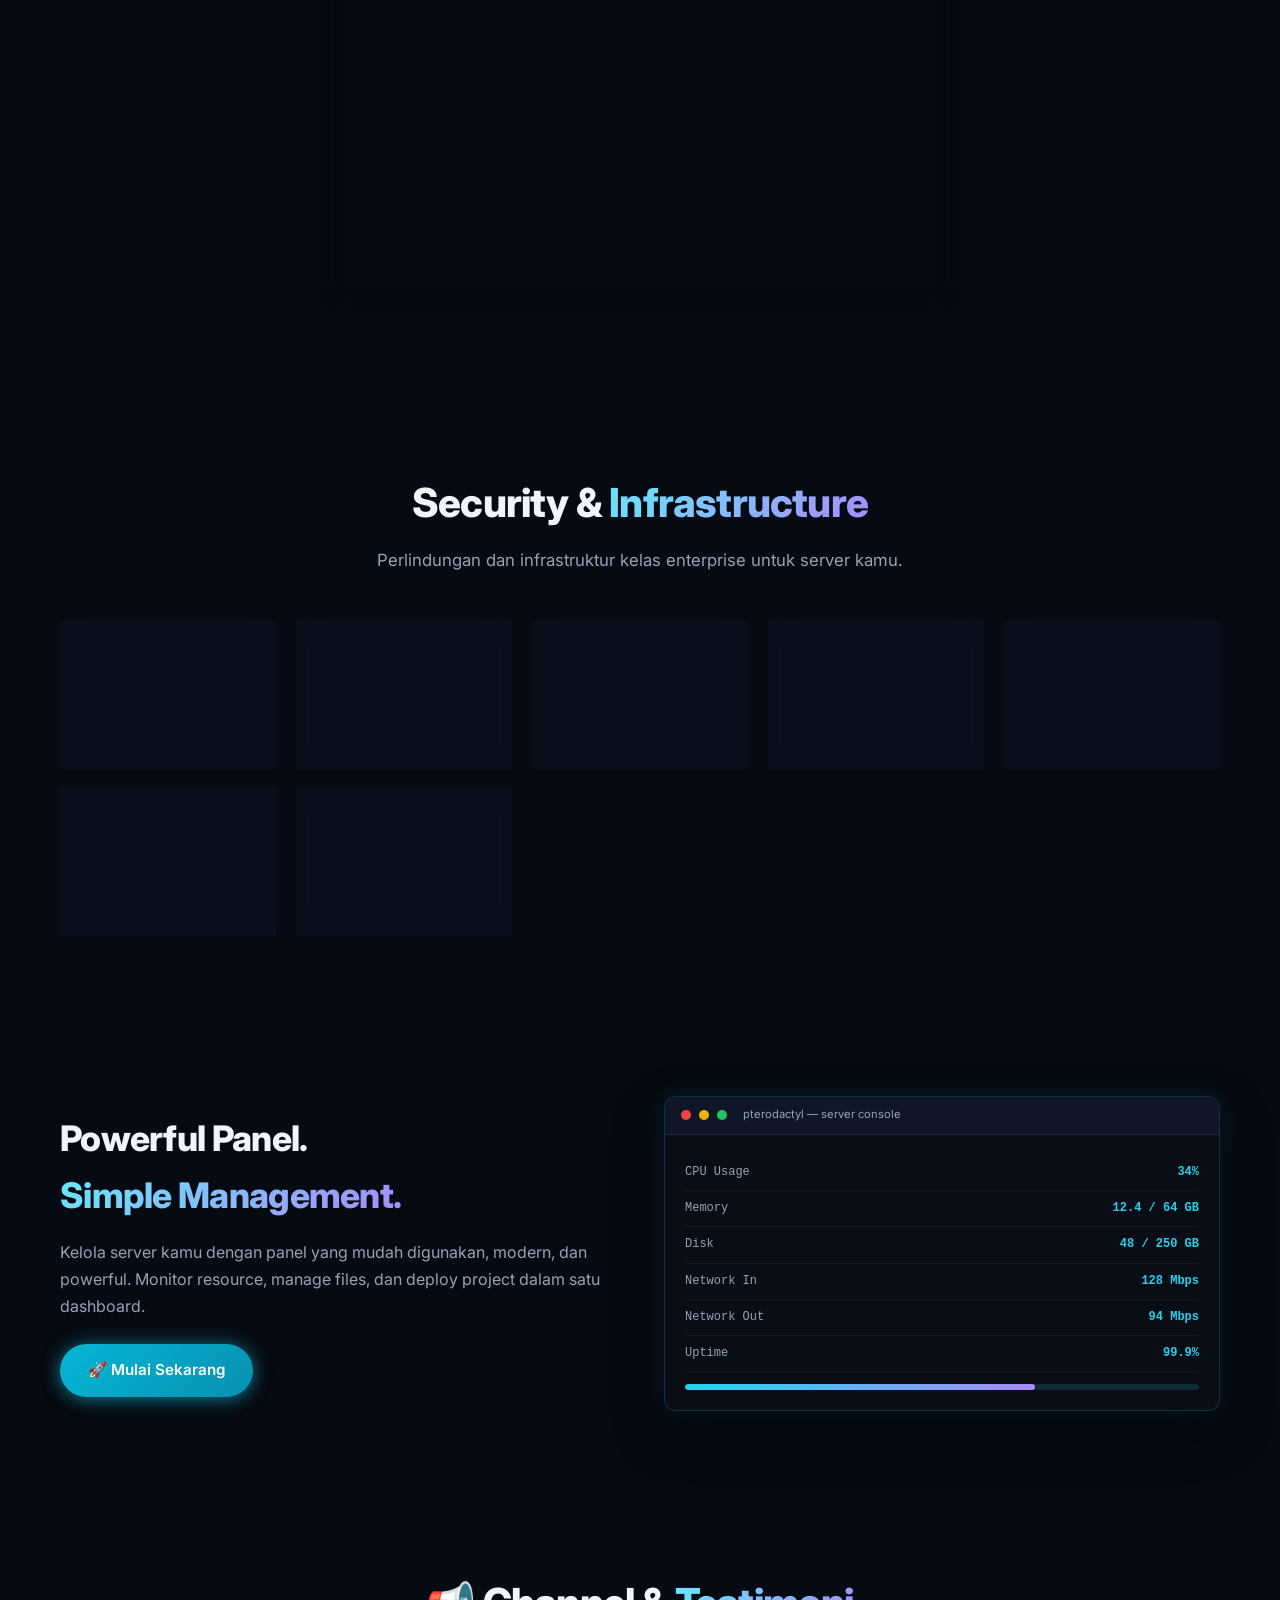
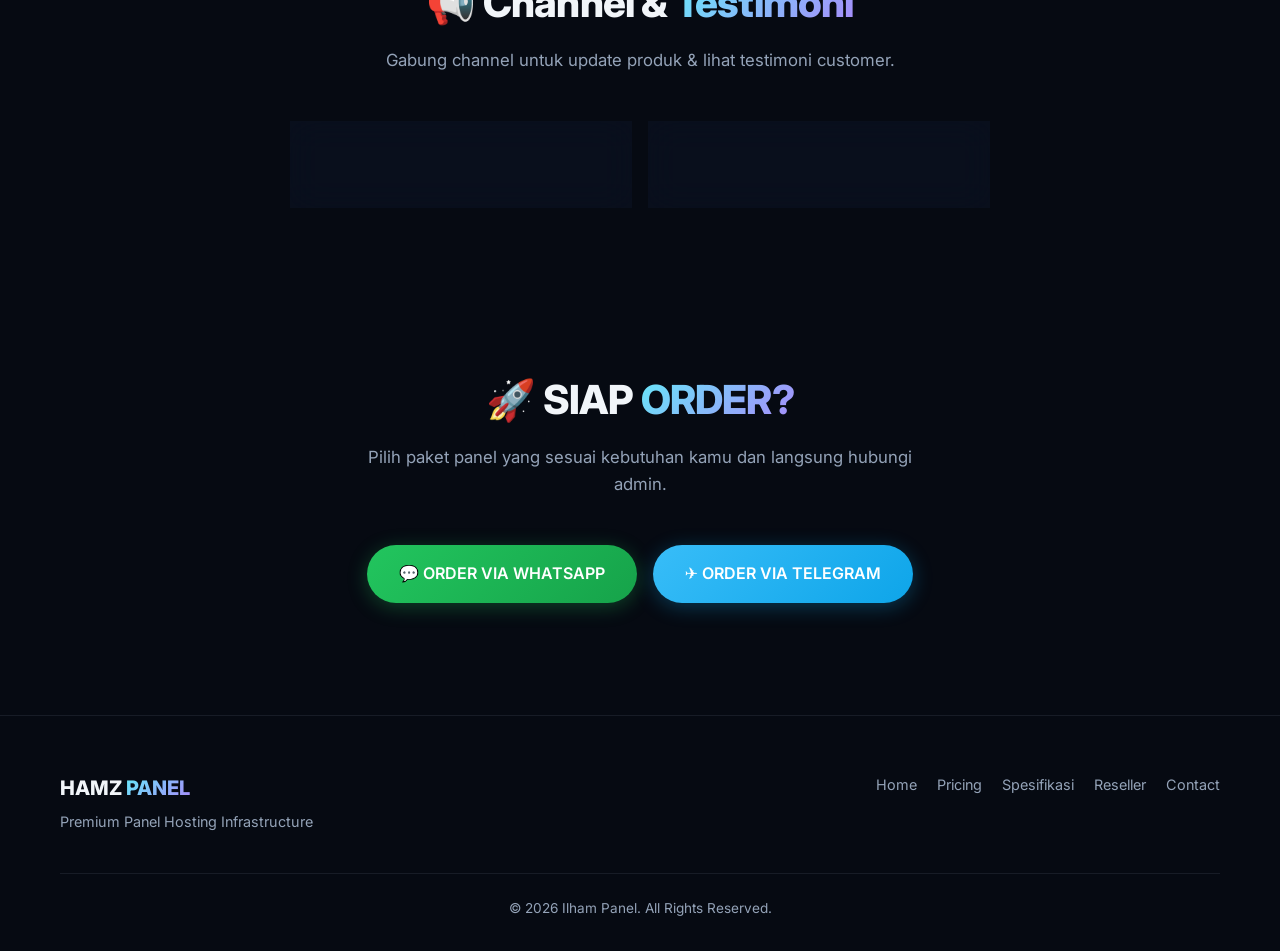
==== commit 79752e7f: "Update WhatsApp order link in index.html" ====
--- a/index.html
+++ b/index.html
@@ -1557,7 +1557,7 @@
       <h2 class="section-title fade-in">🚀 SIAP <span class="gradient-text">ORDER?</span></h2>
       <p class="section-subtitle fade-in">Pilih paket panel yang sesuai kebutuhan kamu dan langsung hubungi admin.</p>
       <div class="order-buttons fade-in">
-        <a href="https://wa.me/qr/AJEQVOZNXXHLD1" target="_blank" rel="noopener noreferrer" class="btn btn-wa">💬 ORDER VIA WHATSAPP</a>
+        <a href="https://wa.me/message/4VDONVZ3D47MK1?src=qr" target="_blank" rel="noopener noreferrer" class="btn btn-wa">💬 ORDER VIA WHATSAPP</a>
         <a href="https://t.me/IlhamMikail" target="_blank" rel="noopener noreferrer" class="btn btn-tg">✈️ ORDER VIA TELEGRAM</a>
       </div>
     </div>
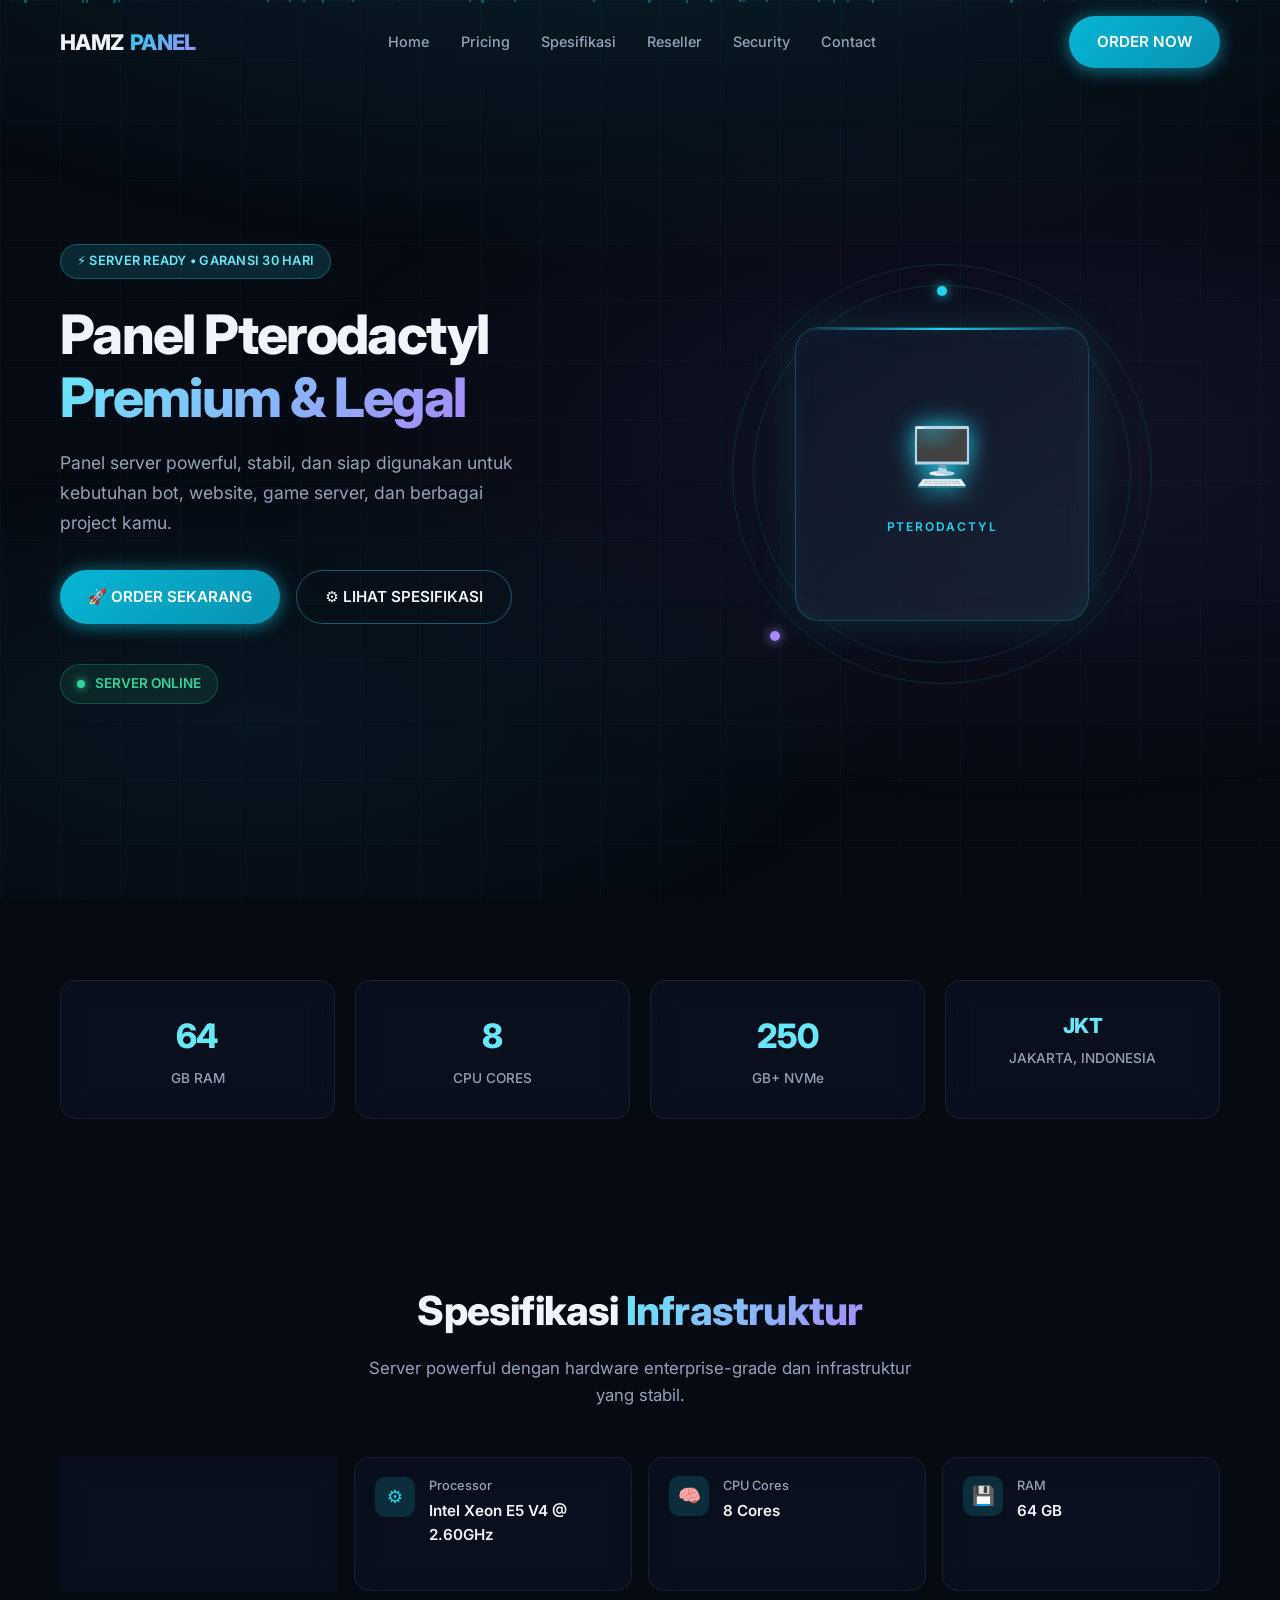
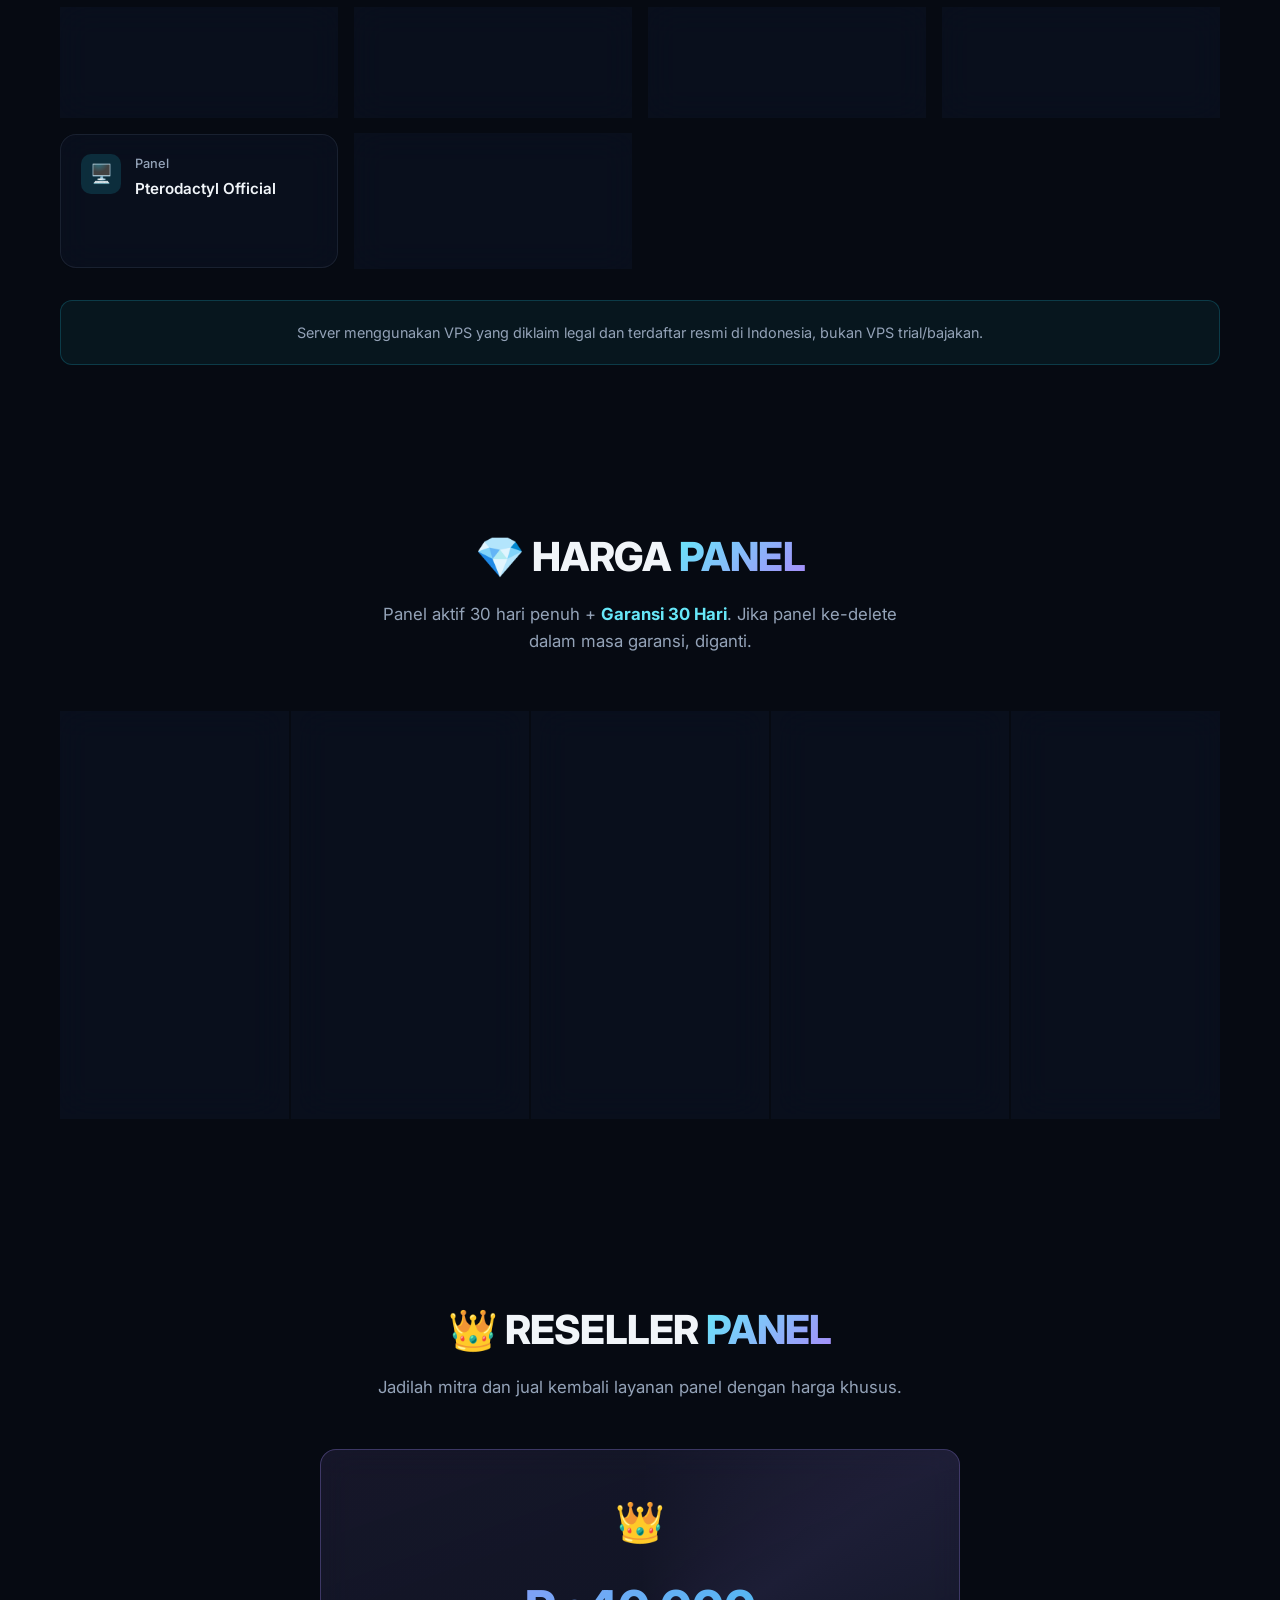
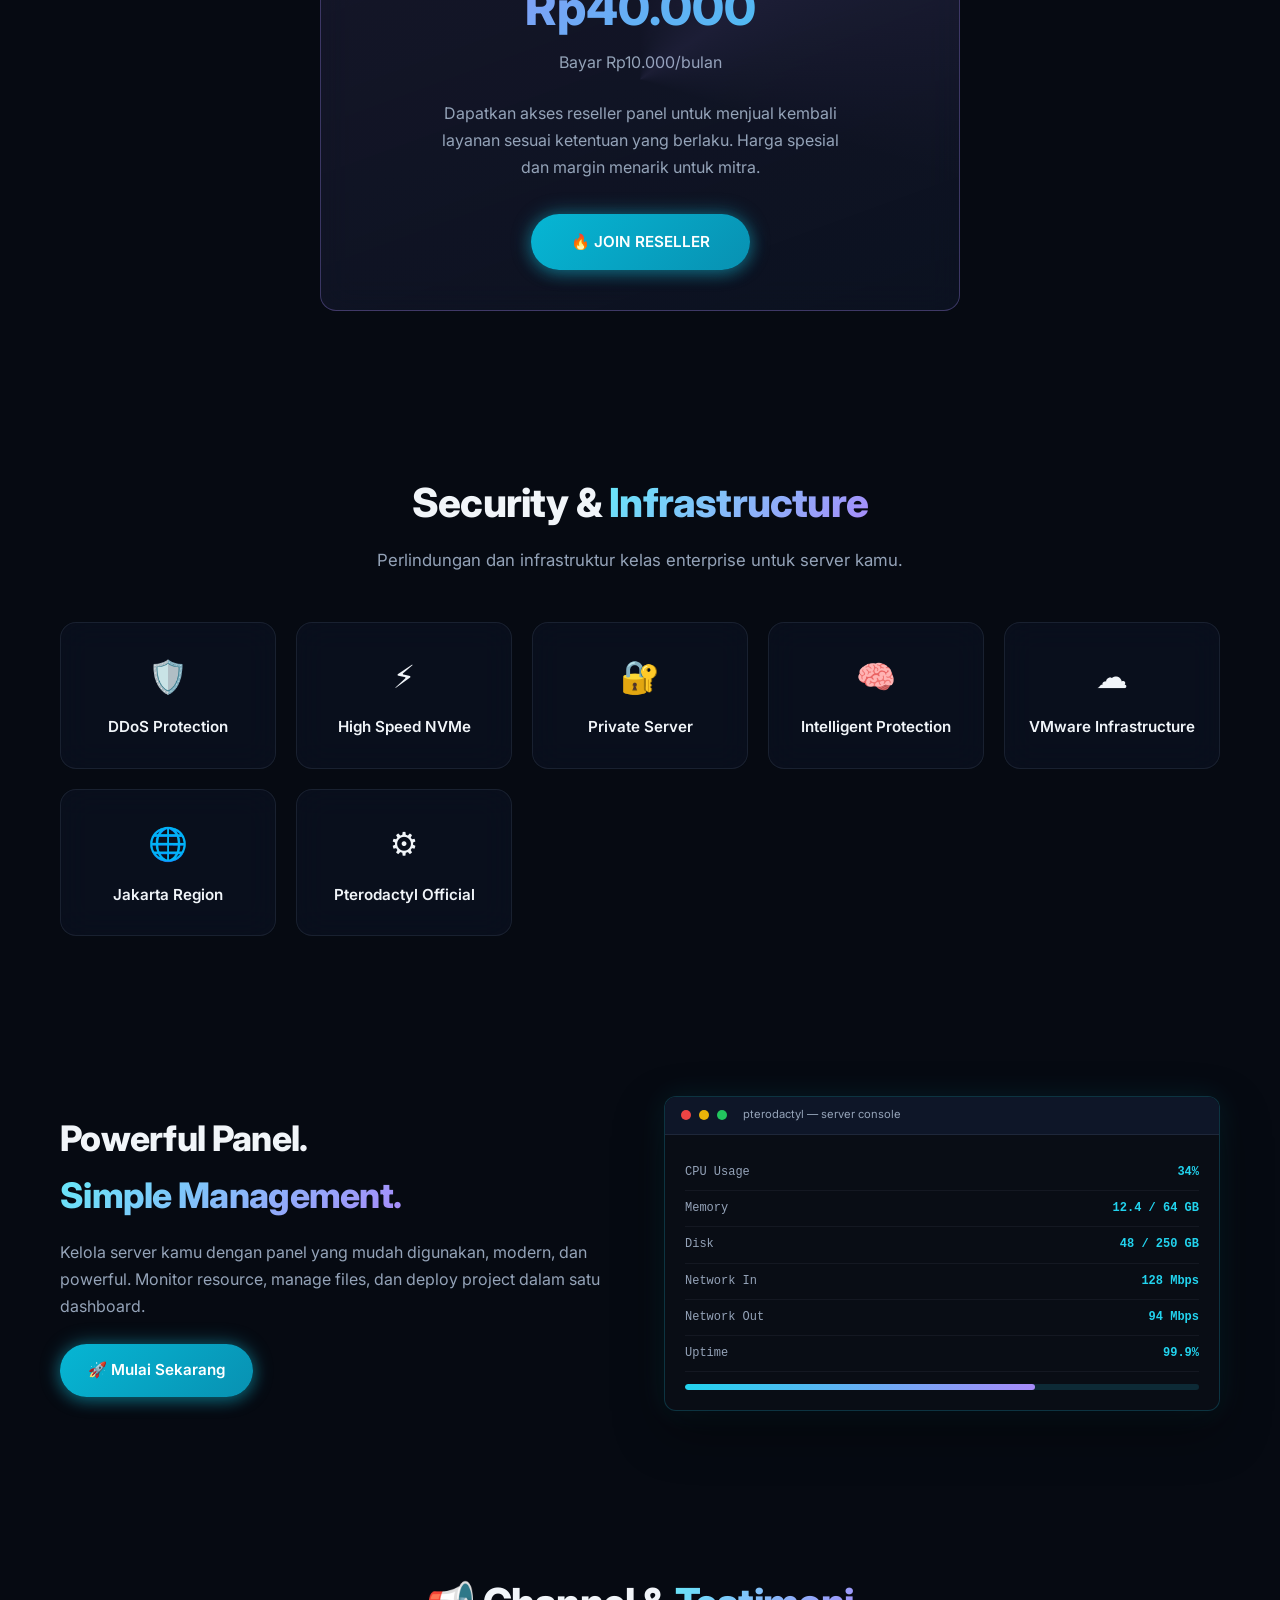
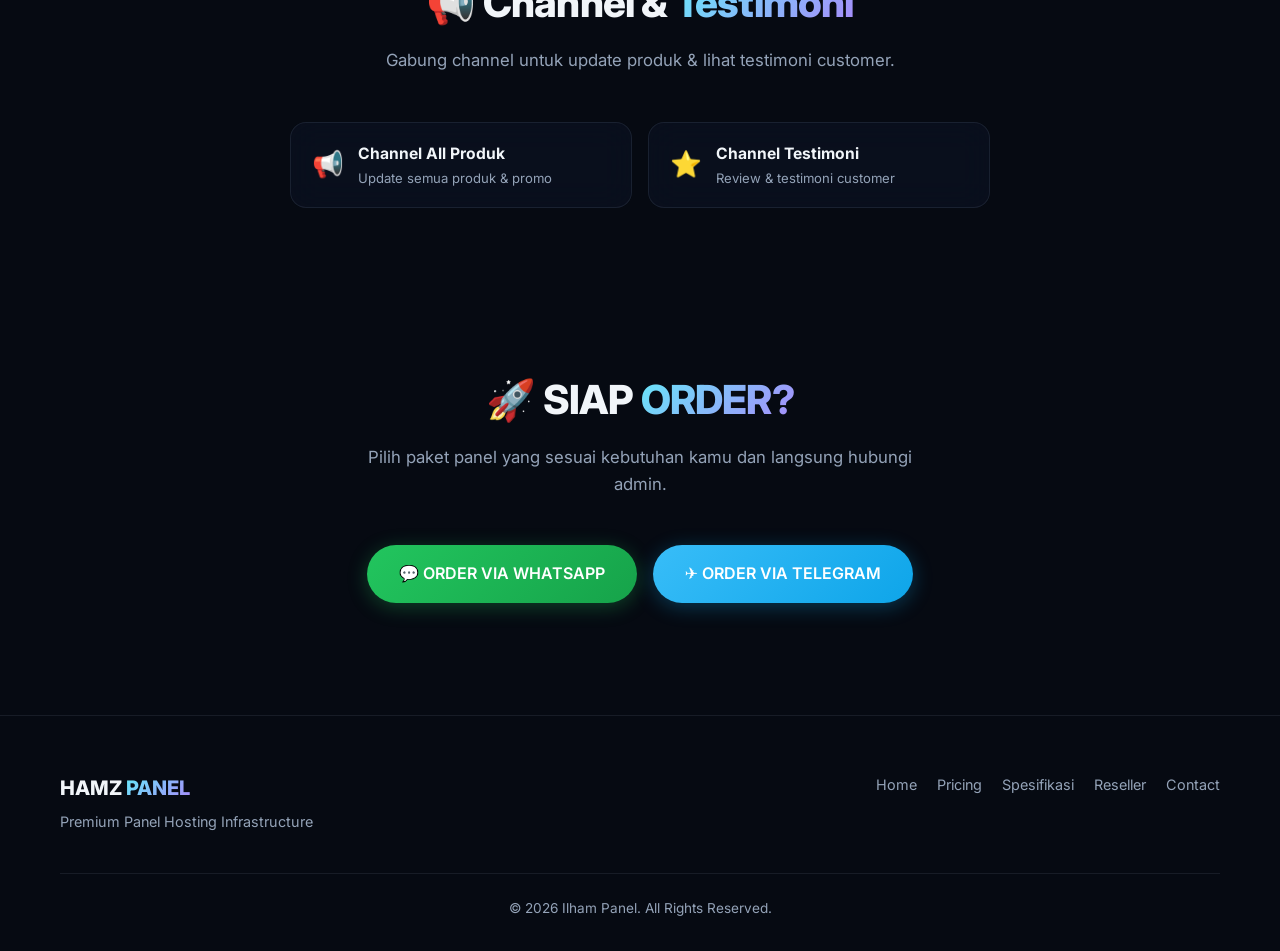
==== commit d83bb829: "Update pricing and order links in index.html Updated pricing amounts for various RAM options and cha" ====
--- a/index.html
+++ b/index.html
@@ -1304,7 +1304,7 @@
       <div class="pricing-scroll fade-in" id="pricingScroll">
         <div class="price-card glass">
           <div class="price-ram">1 GB</div>
-          <div class="price-amount">Rp5.000</div>
+          <div class="price-amount">Rp2.000</div>
           <div class="price-period">30 Hari • Garansi</div>
           <ul class="price-features">
             <li>1 GB RAM</li>
@@ -1317,7 +1317,7 @@
         </div>
         <div class="price-card glass">
           <div class="price-ram">2 GB</div>
-          <div class="price-amount">Rp8.000</div>
+          <div class="price-amount">Rp3.000</div>
           <div class="price-period">30 Hari • Garansi</div>
           <ul class="price-features">
             <li>2 GB RAM</li>
@@ -1330,7 +1330,7 @@
         </div>
         <div class="price-card glass">
           <div class="price-ram">3 GB</div>
-          <div class="price-amount">Rp10.000</div>
+          <div class="price-amount">Rp5.000</div>
           <div class="price-period">30 Hari • Garansi</div>
           <ul class="price-features">
             <li>3 GB RAM</li>
@@ -1343,7 +1343,7 @@
         </div>
         <div class="price-card glass">
           <div class="price-ram">4 GB</div>
-          <div class="price-amount">Rp13.000</div>
+          <div class="price-amount">Rp7.000</div>
           <div class="price-period">30 Hari • Garansi</div>
           <ul class="price-features">
             <li>4 GB RAM</li>
@@ -1356,7 +1356,7 @@
         </div>
         <div class="price-card glass">
           <div class="price-ram">5 GB</div>
-          <div class="price-amount">Rp15.000</div>
+          <div class="price-amount">Rp8.000</div>
           <div class="price-period">30 Hari • Garansi</div>
           <ul class="price-features">
             <li>5 GB RAM</li>
@@ -1369,7 +1369,7 @@
         </div>
         <div class="price-card glass">
           <div class="price-ram">6 GB</div>
-          <div class="price-amount">Rp17.000</div>
+          <div class="price-amount">Rp10.000</div>
           <div class="price-period">30 Hari • Garansi</div>
           <ul class="price-features">
             <li>6 GB RAM</li>
@@ -1382,7 +1382,7 @@
         </div>
         <div class="price-card glass">
           <div class="price-ram">7 GB</div>
-          <div class="price-amount">Rp20.000</div>
+          <div class="price-amount">Rp12.000</div>
           <div class="price-period">30 Hari • Garansi</div>
           <ul class="price-features">
             <li>7 GB RAM</li>
@@ -1395,7 +1395,7 @@
         </div>
         <div class="price-card glass">
           <div class="price-ram">8 GB</div>
-          <div class="price-amount">Rp22.000</div>
+          <div class="price-amount">Rp15.000</div>
           <div class="price-period">30 Hari • Garansi</div>
           <ul class="price-features">
             <li>8 GB RAM</li>
@@ -1408,7 +1408,7 @@
         </div>
         <div class="price-card glass">
           <div class="price-ram">9 GB</div>
-          <div class="price-amount">Rp25.000</div>
+          <div class="price-amount">Rp18.000</div>
           <div class="price-period">30 Hari • Garansi</div>
           <ul class="price-features">
             <li>9 GB RAM</li>
@@ -1421,7 +1421,7 @@
         </div>
         <div class="price-card glass">
           <div class="price-ram">10 GB</div>
-          <div class="price-amount">Rp27.000</div>
+          <div class="price-amount">Rp20.000</div>
           <div class="price-period">30 Hari • Garansi</div>
           <ul class="price-features">
             <li>10 GB RAM</li>
@@ -1435,7 +1435,7 @@
         <div class="price-card glass featured">
           <div class="best-badge">🔥 BEST VALUE</div>
           <div class="price-ram">Unlimited</div>
-          <div class="price-amount">Rp30.000</div>
+          <div class="price-amount">Rp25.000</div>
           <div class="price-period">30 Hari • Garansi</div>
           <ul class="price-features">
             <li>Unlimited RAM*</li>
@@ -1557,8 +1557,8 @@
       <h2 class="section-title fade-in">🚀 SIAP <span class="gradient-text">ORDER?</span></h2>
       <p class="section-subtitle fade-in">Pilih paket panel yang sesuai kebutuhan kamu dan langsung hubungi admin.</p>
       <div class="order-buttons fade-in">
-        <a href="https://wa.me/message/4VDONVZ3D47MK1?src=qr" target="_blank" rel="noopener noreferrer" class="btn btn-wa">💬 ORDER VIA WHATSAPP</a>
-        <a href="https://t.me/IlhamMikail" target="_blank" rel="noopener noreferrer" class="btn btn-tg">✈️ ORDER VIA TELEGRAM</a>
+        <a href="https://wa.me/6285857440674?text=mas%20mau%20order%20panel" target="_blank" rel="noopener noreferrer" class="btn btn-wa">💬 ORDER VIA WHATSAPP</a>
+        <a href="https://t.me/HamzXfx" target="_blank" rel="noopener noreferrer" class="btn btn-tg">✈️ ORDER VIA TELEGRAM</a>
       </div>
     </div>
   </section>
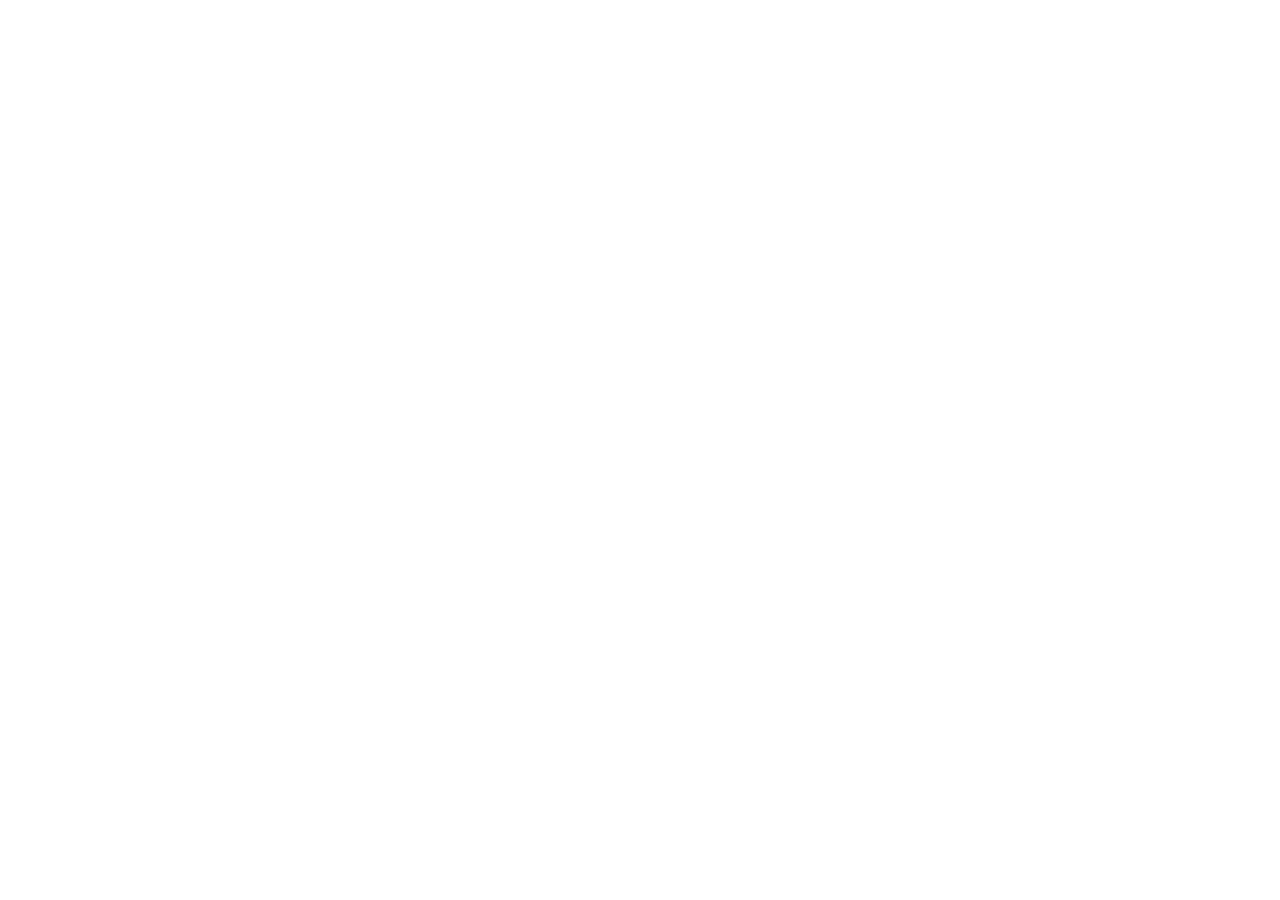
==== commit bbefc417: "Add files via upload" ====
--- a/index.html
+++ b/index.html
@@ -3,1654 +3,24 @@
 <head>
   <meta charset="UTF-8" />
   <meta name="viewport" content="width=device-width, initial-scale=1.0, maximum-scale=5.0" />
-  <title>Hamz Panel — Panel Pterodactyl Premium & Legal</title>
-  <meta name="description" content="Panel Pterodactyl premium dengan harga terjangkau, server Indonesia, NVMe high speed, dan masa aktif 30 hari." />
-  <meta name="keywords" content="pterodactyl panel, hosting panel, panel server, vps panel, game server panel, indonesia" />
-  <meta name="author" content="Hamz Panel" />
+  <title>HAMZ PANEL — Premium Pterodactyl Panel Hosting</title>
+  <meta name="description" content="Panel server powerful, stabil, dan siap digunakan untuk bot, website, game server. Intel Xeon Gold 6133, 62.8 GB RAM, East Java. Garansi 30 hari." />
+  <meta name="author" content="HAMZ PANEL" />
   <meta name="robots" content="index, follow" />
-
-  <!-- Open Graph -->
-  <meta property="og:title" content="Hamz Panel — Panel Pterodactyl Premium & Legal" />
-  <meta property="og:description" content="Panel Pterodactyl premium dengan harga terjangkau, server Indonesia, NVMe high speed, dan masa aktif 30 hari." />
+  <meta property="og:title" content="HAMZ PANEL — Premium Pterodactyl Panel Hosting" />
+  <meta property="og:description" content="Panel server powerful, stabil, dan siap digunakan. Intel Xeon Gold 6133 • 62.8 GB RAM • East Java." />
   <meta property="og:type" content="website" />
-  <meta property="og:locale" content="id_ID" />
-  <meta name="theme-color" content="#0a0e17" />
-
-  <!-- Preconnect & Fonts -->
+  <meta name="theme-color" content="#060912" />
+  <link rel="icon" href="assets/favicon.svg" type="image/svg+xml" />
   <link rel="preconnect" href="https://fonts.googleapis.com" />
   <link rel="preconnect" href="https://fonts.gstatic.com" crossorigin />
-  <link href="https://fonts.googleapis.com/css2?family=Inter:wght@400;500;600;700;800&display=swap" rel="stylesheet" />
-
-  <style>
-    :root {
-      --bg-deep: #060a12;
-      --bg-navy: #0a0e17;
-      --bg-card: rgba(15, 23, 42, 0.65);
-      --bg-glass: rgba(15, 23, 42, 0.45);
-      --cyan: #22d3ee;
-      --cyan-bright: #67e8f9;
-      --cyan-dim: rgba(34, 211, 238, 0.15);
-      --purple: #a78bfa;
-      --purple-dim: rgba(167, 139, 250, 0.15);
-      --green: #34d399;
-      --text: #f1f5f9;
-      --text-muted: #94a3b8;
-      --border: rgba(148, 163, 184, 0.12);
-      --glow-cyan: 0 0 20px rgba(34, 211, 238, 0.35);
-      --glow-purple: 0 0 25px rgba(167, 139, 250, 0.3);
-      --radius: 16px;
-      --radius-sm: 12px;
-      --transition: 0.3s cubic-bezier(0.4, 0, 0.2, 1);
-    }
-
-    *, *::before, *::after { box-sizing: border-box; margin: 0; padding: 0; }
-
-    html {
-      scroll-behavior: smooth;
-      font-size: 16px;
-    }
-
-    body {
-      font-family: 'Inter', system-ui, -apple-system, sans-serif;
-      background: var(--bg-deep);
-      color: var(--text);
-      line-height: 1.6;
-      overflow-x: hidden;
-      -webkit-font-smoothing: antialiased;
-    }
-
-    /* ========== BACKGROUND LAYERS ========== */
-    .bg-grid {
-      position: fixed;
-      inset: 0;
-      z-index: -3;
-      background-image:
-        linear-gradient(rgba(34, 211, 238, 0.03) 1px, transparent 1px),
-        linear-gradient(90deg, rgba(34, 211, 238, 0.03) 1px, transparent 1px);
-      background-size: 60px 60px;
-      animation: gridMove 40s linear infinite;
-      pointer-events: none;
-    }
-
-    @keyframes gridMove {
-      0% { transform: translate(0, 0); }
-      100% { transform: translate(60px, 60px); }
-    }
-
-    .bg-gradient {
-      position: fixed;
-      inset: 0;
-      z-index: -2;
-      background:
-        radial-gradient(ellipse 80% 50% at 50% -20%, rgba(34, 211, 238, 0.12), transparent),
-        radial-gradient(ellipse 60% 40% at 80% 50%, rgba(167, 139, 250, 0.08), transparent),
-        radial-gradient(ellipse 50% 30% at 20% 80%, rgba(34, 211, 238, 0.06), transparent);
-      pointer-events: none;
-    }
-
-    .particles {
-      position: fixed;
-      inset: 0;
-      z-index: -1;
-      pointer-events: none;
-      overflow: hidden;
-    }
-
-    .particle {
-      position: absolute;
-      width: 2px;
-      height: 2px;
-      background: var(--cyan);
-      border-radius: 50%;
-      opacity: 0.4;
-      animation: float linear infinite;
-    }
-
-    @keyframes float {
-      0% { transform: translateY(100vh) scale(0); opacity: 0; }
-      10% { opacity: 0.5; }
-      90% { opacity: 0.3; }
-      100% { transform: translateY(-10vh) scale(1); opacity: 0; }
-    }
-
-    /* ========== UTILITIES ========== */
-    .container {
-      width: 100%;
-      max-width: 1200px;
-      margin: 0 auto;
-      padding: 0 1.25rem;
-    }
-
-    .section {
-      padding: 5rem 0;
-      position: relative;
-    }
-
-    .section-title {
-      font-size: clamp(1.75rem, 4vw, 2.5rem);
-      font-weight: 800;
-      text-align: center;
-      margin-bottom: 0.75rem;
-      letter-spacing: -0.02em;
-    }
-
-    .section-subtitle {
-      text-align: center;
-      color: var(--text-muted);
-      font-size: 1.05rem;
-      margin-bottom: 3rem;
-      max-width: 560px;
-      margin-left: auto;
-      margin-right: auto;
-    }
-
-    .gradient-text {
-      background: linear-gradient(135deg, var(--cyan-bright), var(--purple));
-      -webkit-background-clip: text;
-      -webkit-text-fill-color: transparent;
-      background-clip: text;
-    }
-
-    .glass {
-      background: var(--bg-glass);
-      backdrop-filter: blur(16px);
-      -webkit-backdrop-filter: blur(16px);
-      border: 1px solid var(--border);
-      border-radius: var(--radius);
-    }
-
-    .links-grid {
-      display: grid;
-      grid-template-columns: repeat(auto-fit, minmax(240px, 1fr));
-      gap: 1rem;
-      max-width: 700px;
-      margin: 0 auto;
-    }
-    .link-card {
-      display: flex;
-      align-items: center;
-      gap: 0.9rem;
-      padding: 1.1rem 1.3rem;
-      text-decoration: none;
-      color: var(--text);
-      transition: all var(--transition);
-    }
-    .link-card:hover {
-      transform: translateY(-3px);
-      border-color: var(--cyan);
-      box-shadow: var(--glow-cyan);
-    }
-    .link-card .link-ico { font-size: 1.6rem; }
-    .link-card h4 { font-size: 0.98rem; margin-bottom: 0.15rem; }
-    .link-card p { font-size: 0.82rem; color: var(--text-muted); }
-
-    .btn {
-      display: inline-flex;
-      align-items: center;
-      justify-content: center;
-      gap: 0.5rem;
-      padding: 0.875rem 1.75rem;
-      font-weight: 600;
-      font-size: 0.95rem;
-      border-radius: 9999px;
-      border: none;
-      cursor: pointer;
-      transition: all var(--transition);
-      text-decoration: none;
-      font-family: inherit;
-      white-space: nowrap;
-    }
-
-    .btn-primary {
-      background: linear-gradient(135deg, #06b6d4, #0891b2);
-      color: #fff;
-      box-shadow: var(--glow-cyan), 0 4px 15px rgba(6, 182, 212, 0.3);
-    }
-
-    .btn-primary:hover {
-      transform: translateY(-2px);
-      box-shadow: 0 0 30px rgba(34, 211, 238, 0.5), 0 8px 25px rgba(6, 182, 212, 0.4);
-      filter: brightness(1.1);
-    }
-
-    .btn-secondary {
-      background: transparent;
-      color: var(--text);
-      border: 1px solid rgba(34, 211, 238, 0.4);
-    }
-
-    .btn-secondary:hover {
-      background: var(--cyan-dim);
-      border-color: var(--cyan);
-      transform: translateY(-2px);
-    }
-
-    .btn-glow {
-      position: relative;
-      overflow: hidden;
-    }
-
-    .btn-glow::after {
-      content: '';
-      position: absolute;
-      inset: -2px;
-      background: linear-gradient(135deg, var(--cyan), var(--purple));
-      border-radius: inherit;
-      z-index: -1;
-      opacity: 0;
-      transition: opacity var(--transition);
-      filter: blur(8px);
-    }
-
-    .btn-glow:hover::after { opacity: 0.6; }
-
-    /* ========== NAVBAR ========== */
-    .navbar {
-      position: fixed;
-      top: 0;
-      left: 0;
-      right: 0;
-      z-index: 1000;
-      padding: 1rem 0;
-      transition: all 0.35s ease;
-    }
-
-    .navbar.scrolled {
-      background: rgba(6, 10, 18, 0.85);
-      backdrop-filter: blur(20px);
-      -webkit-backdrop-filter: blur(20px);
-      border-bottom: 1px solid var(--border);
-      padding: 0.75rem 0;
-    }
-
-    .nav-inner {
-      display: flex;
-      align-items: center;
-      justify-content: space-between;
-      gap: 1rem;
-    }
-
-    .logo {
-      font-size: 1.35rem;
-      font-weight: 800;
-      letter-spacing: -0.03em;
-      color: var(--text);
-      text-decoration: none;
-      display: flex;
-      align-items: center;
-      gap: 0.4rem;
-    }
-
-    .logo span {
-      background: linear-gradient(135deg, var(--cyan), var(--purple));
-      -webkit-background-clip: text;
-      -webkit-text-fill-color: transparent;
-    }
-
-    .nav-links {
-      display: flex;
-      align-items: center;
-      gap: 0.25rem;
-      list-style: none;
-    }
-
-    .nav-links a {
-      color: var(--text-muted);
-      text-decoration: none;
-      font-size: 0.9rem;
-      font-weight: 500;
-      padding: 0.5rem 0.85rem;
-      border-radius: 8px;
-      transition: all var(--transition);
-    }
-
-    .nav-links a:hover {
-      color: var(--cyan);
-      background: var(--cyan-dim);
-    }
-
-    .nav-cta {
-      display: none;
-    }
-
-    .menu-toggle {
-      display: none;
-      background: none;
-      border: none;
-      color: var(--text);
-      cursor: pointer;
-      padding: 0.5rem;
-    }
-
-    .menu-toggle svg { width: 24px; height: 24px; }
-
-    /* ========== HERO ========== */
-    .hero {
-      min-height: 100vh;
-      display: flex;
-      align-items: center;
-      padding: 7rem 0 4rem;
-      position: relative;
-      overflow: hidden;
-    }
-
-    .hero-content {
-      display: grid;
-      grid-template-columns: 1fr 1fr;
-      gap: 3rem;
-      align-items: center;
-    }
-
-    .badge {
-      display: inline-flex;
-      align-items: center;
-      gap: 0.4rem;
-      padding: 0.4rem 1rem;
-      background: var(--cyan-dim);
-      border: 1px solid rgba(34, 211, 238, 0.3);
-      border-radius: 9999px;
-      font-size: 0.8rem;
-      font-weight: 600;
-      color: var(--cyan-bright);
-      margin-bottom: 1.5rem;
-      letter-spacing: 0.02em;
-    }
-
-    .hero h1 {
-      font-size: clamp(2.2rem, 5vw, 3.4rem);
-      font-weight: 800;
-      line-height: 1.15;
-      letter-spacing: -0.03em;
-      margin-bottom: 1.25rem;
-    }
-
-    .hero-sub {
-      font-size: 1.1rem;
-      color: var(--text-muted);
-      margin-bottom: 2rem;
-      max-width: 480px;
-      line-height: 1.7;
-    }
-
-    .hero-actions {
-      display: flex;
-      flex-wrap: wrap;
-      gap: 1rem;
-      margin-bottom: 2.5rem;
-    }
-
-    .server-status {
-      display: inline-flex;
-      align-items: center;
-      gap: 0.6rem;
-      padding: 0.5rem 1rem;
-      background: rgba(52, 211, 153, 0.1);
-      border: 1px solid rgba(52, 211, 153, 0.25);
-      border-radius: 9999px;
-      font-size: 0.85rem;
-      font-weight: 600;
-      color: var(--green);
-    }
-
-    .status-dot {
-      width: 8px;
-      height: 8px;
-      background: var(--green);
-      border-radius: 50%;
-      animation: pulse 1.5s ease-in-out infinite;
-      box-shadow: 0 0 8px var(--green);
-    }
-
-    @keyframes pulse {
-      0%, 100% { opacity: 1; transform: scale(1); }
-      50% { opacity: 0.6; transform: scale(0.85); }
-    }
-
-    /* Hero Visual */
-    .hero-visual {
-      position: relative;
-      display: flex;
-      justify-content: center;
-      align-items: center;
-    }
-
-    .server-illustration {
-      width: 100%;
-      max-width: 420px;
-      aspect-ratio: 1;
-      position: relative;
-    }
-
-    .server-core {
-      position: absolute;
-      inset: 15%;
-      background: linear-gradient(145deg, rgba(15, 23, 42, 0.9), rgba(30, 41, 59, 0.7));
-      border: 1px solid rgba(34, 211, 238, 0.25);
-      border-radius: 24px;
-      box-shadow:
-        0 0 40px rgba(34, 211, 238, 0.15),
-        inset 0 0 30px rgba(34, 211, 238, 0.05);
-      display: flex;
-      flex-direction: column;
-      align-items: center;
-      justify-content: center;
-      gap: 1rem;
-      overflow: hidden;
-    }
-
-    .server-core::before {
-      content: '';
-      position: absolute;
-      top: 0;
-      left: 0;
-      right: 0;
-      height: 2px;
-      background: linear-gradient(90deg, transparent, var(--cyan), transparent);
-      animation: scan 3s linear infinite;
-    }
-
-    @keyframes scan {
-      0% { transform: translateY(0); opacity: 1; }
-      100% { transform: translateY(300px); opacity: 0; }
-    }
-
-    .core-icon {
-      font-size: 3.5rem;
-      filter: drop-shadow(0 0 12px var(--cyan));
-    }
-
-    .core-label {
-      font-size: 0.75rem;
-      font-weight: 600;
-      color: var(--cyan);
-      letter-spacing: 0.15em;
-      text-transform: uppercase;
-    }
-
-    .orbit {
-      position: absolute;
-      border: 1px solid rgba(34, 211, 238, 0.15);
-      border-radius: 50%;
-      animation: spin 20s linear infinite;
-    }
-
-    .orbit-1 { inset: 5%; animation-duration: 25s; }
-    .orbit-2 { inset: 0; animation-duration: 35s; animation-direction: reverse; }
-
-    .orbit-dot {
-      position: absolute;
-      width: 10px;
-      height: 10px;
-      background: var(--cyan);
-      border-radius: 50%;
-      box-shadow: 0 0 12px var(--cyan);
-      top: 0;
-      left: 50%;
-      transform: translateX(-50%);
-    }
-
-    .orbit-2 .orbit-dot {
-      background: var(--purple);
-      box-shadow: 0 0 12px var(--purple);
-      top: auto;
-      bottom: 10%;
-      left: 10%;
-    }
-
-    @keyframes spin {
-      from { transform: rotate(0deg); }
-      to { transform: rotate(360deg); }
-    }
-
-    /* ========== STATS ========== */
-    .stats-grid {
-      display: grid;
-      grid-template-columns: repeat(4, 1fr);
-      gap: 1.25rem;
-    }
-
-    .stat-card {
-      text-align: center;
-      padding: 1.75rem 1rem;
-      transition: all var(--transition);
-    }
-
-    .stat-card:hover {
-      transform: translateY(-6px);
-      border-color: rgba(34, 211, 238, 0.3);
-      box-shadow: var(--glow-cyan);
-    }
-
-    .stat-value {
-      font-size: clamp(1.6rem, 3vw, 2.1rem);
-      font-weight: 800;
-      color: var(--cyan-bright);
-      margin-bottom: 0.35rem;
-      letter-spacing: -0.02em;
-    }
-
-    .stat-label {
-      font-size: 0.85rem;
-      color: var(--text-muted);
-      font-weight: 500;
-    }
-
-    /* ========== SPECS ========== */
-    .specs-grid {
-      display: grid;
-      grid-template-columns: repeat(auto-fill, minmax(260px, 1fr));
-      gap: 1rem;
-    }
-
-    .spec-item {
-      display: flex;
-      align-items: flex-start;
-      gap: 0.85rem;
-      padding: 1.15rem 1.25rem;
-      transition: all var(--transition);
-    }
-
-    .spec-item:hover {
-      transform: translateY(-3px);
-      border-color: rgba(34, 211, 238, 0.25);
-      background: rgba(15, 23, 42, 0.75);
-    }
-
-    .spec-icon {
-      flex-shrink: 0;
-      width: 40px;
-      height: 40px;
-      display: flex;
-      align-items: center;
-      justify-content: center;
-      background: var(--cyan-dim);
-      border-radius: 10px;
-      font-size: 1.15rem;
-      color: var(--cyan);
-    }
-
-    .spec-content h4 {
-      font-size: 0.8rem;
-      font-weight: 500;
-      color: var(--text-muted);
-      margin-bottom: 0.15rem;
-    }
-
-    .spec-content p {
-      font-size: 0.95rem;
-      font-weight: 600;
-      color: var(--text);
-    }
-
-    .spec-note {
-      margin-top: 2rem;
-      padding: 1.25rem 1.5rem;
-      background: rgba(34, 211, 238, 0.06);
-      border: 1px solid rgba(34, 211, 238, 0.2);
-      border-radius: var(--radius-sm);
-      font-size: 0.9rem;
-      color: var(--text-muted);
-      text-align: center;
-      line-height: 1.6;
-    }
-
-    /* ========== PRICING ========== */
-    .pricing-scroll {
-      display: flex;
-      gap: 1.25rem;
-      overflow-x: auto;
-      padding: 0.5rem 0.25rem 1.5rem;
-      scroll-snap-type: x mandatory;
-      -webkit-overflow-scrolling: touch;
-      scrollbar-width: thin;
-      scrollbar-color: var(--cyan-dim) transparent;
-    }
-
-    .pricing-scroll::-webkit-scrollbar {
-      height: 6px;
-    }
-
-    .pricing-scroll::-webkit-scrollbar-track {
-      background: transparent;
-    }
-
-    .pricing-scroll::-webkit-scrollbar-thumb {
-      background: rgba(34, 211, 238, 0.3);
-      border-radius: 3px;
-    }
-
-    .price-card {
-      flex: 0 0 220px;
-      scroll-snap-align: start;
-      padding: 1.5rem 1.25rem;
-      text-align: center;
-      position: relative;
-      transition: all var(--transition);
-      display: flex;
-      flex-direction: column;
-    }
-
-    .price-card:hover {
-      transform: translateY(-8px);
-      border-color: rgba(34, 211, 238, 0.35);
-      box-shadow: 0 12px 40px rgba(0, 0, 0, 0.3), var(--glow-cyan);
-    }
-
-    .price-card.featured {
-      flex: 0 0 240px;
-      border-color: rgba(167, 139, 250, 0.4);
-      background: linear-gradient(160deg, rgba(167, 139, 250, 0.12), rgba(15, 23, 42, 0.7));
-      box-shadow: var(--glow-purple);
-    }
-
-    .price-card.featured:hover {
-      box-shadow: 0 0 40px rgba(167, 139, 250, 0.35), 0 12px 40px rgba(0, 0, 0, 0.3);
-    }
-
-    .best-badge {
-      position: absolute;
-      top: -12px;
-      left: 50%;
-      transform: translateX(-50%);
-      background: linear-gradient(135deg, #f97316, #ef4444);
-      color: #fff;
-      font-size: 0.7rem;
-      font-weight: 700;
-      padding: 0.3rem 0.75rem;
-      border-radius: 9999px;
-      white-space: nowrap;
-      letter-spacing: 0.02em;
-    }
-
-    .price-ram {
-      font-size: 1.5rem;
-      font-weight: 800;
-      color: var(--cyan-bright);
-      margin-bottom: 0.25rem;
-    }
-
-    .price-amount {
-      font-size: 1.35rem;
-      font-weight: 700;
-      margin-bottom: 0.15rem;
-    }
-
-    .price-period {
-      font-size: 0.8rem;
-      color: var(--text-muted);
-      margin-bottom: 1.25rem;
-    }
-
-    .price-features {
-      list-style: none;
-      text-align: left;
-      margin-bottom: 1.5rem;
-      flex-grow: 1;
-    }
-
-    .price-features li {
-      font-size: 0.85rem;
-      color: var(--text-muted);
-      padding: 0.35rem 0;
-      display: flex;
-      align-items: center;
-      gap: 0.5rem;
-    }
-
-    .price-features li::before {
-      content: '✓';
-      color: var(--cyan);
-      font-weight: 700;
-      font-size: 0.8rem;
-    }
-
-    .price-card .btn {
-      width: 100%;
-      padding: 0.7rem;
-      font-size: 0.85rem;
-    }
-
-    /* ========== RESELLER ========== */
-    .reseller-card {
-      max-width: 640px;
-      margin: 0 auto;
-      padding: 2.5rem 2rem;
-      text-align: center;
-      position: relative;
-      overflow: hidden;
-      border: 1px solid rgba(167, 139, 250, 0.3);
-      background: linear-gradient(160deg, rgba(167, 139, 250, 0.1), rgba(15, 23, 42, 0.6));
-    }
-
-    .reseller-card::before {
-      content: '';
-      position: absolute;
-      top: -50%;
-      left: -50%;
-      width: 200%;
-      height: 200%;
-      background: conic-gradient(from 0deg, transparent, rgba(167, 139, 250, 0.08), transparent 30%);
-      animation: rotateGlow 8s linear infinite;
-      pointer-events: none;
-    }
-
-    @keyframes rotateGlow {
-      to { transform: rotate(360deg); }
-    }
-
-    .reseller-price {
-      font-size: 3rem;
-      font-weight: 800;
-      background: linear-gradient(135deg, var(--purple), var(--cyan));
-      -webkit-background-clip: text;
-      -webkit-text-fill-color: transparent;
-      margin: 1rem 0 0.25rem;
-    }
-
-    .reseller-monthly {
-      font-size: 1rem;
-      color: var(--text-muted);
-      margin-bottom: 1.5rem;
-    }
-
-    .reseller-desc {
-      color: var(--text-muted);
-      margin-bottom: 2rem;
-      max-width: 420px;
-      margin-left: auto;
-      margin-right: auto;
-      line-height: 1.7;
-    }
-
-    /* ========== SECURITY ========== */
-    .security-grid {
-      display: grid;
-      grid-template-columns: repeat(auto-fill, minmax(200px, 1fr));
-      gap: 1.25rem;
-    }
-
-    .security-item {
-      padding: 1.75rem 1.25rem;
-      text-align: center;
-      transition: all var(--transition);
-    }
-
-    .security-item:hover {
-      transform: translateY(-6px);
-      border-color: rgba(34, 211, 238, 0.3);
-      box-shadow: var(--glow-cyan);
-    }
-
-    .security-icon {
-      font-size: 2rem;
-      margin-bottom: 0.85rem;
-      display: block;
-    }
-
-    .security-item h4 {
-      font-size: 0.95rem;
-      font-weight: 600;
-    }
-
-    /* ========== PANEL MOCKUP ========== */
-    .panel-section {
-      display: grid;
-      grid-template-columns: 1fr 1fr;
-      gap: 3rem;
-      align-items: center;
-    }
-
-    .panel-text h2 {
-      font-size: clamp(1.6rem, 3.5vw, 2.2rem);
-      font-weight: 800;
-      margin-bottom: 1rem;
-      letter-spacing: -0.02em;
-    }
-
-    .panel-text p {
-      color: var(--text-muted);
-      margin-bottom: 1.5rem;
-      line-height: 1.7;
-    }
-
-    .mockup {
-      background: rgba(10, 14, 23, 0.9);
-      border: 1px solid rgba(34, 211, 238, 0.2);
-      border-radius: 12px;
-      overflow: hidden;
-      box-shadow: 0 20px 50px rgba(0, 0, 0, 0.4), 0 0 30px rgba(34, 211, 238, 0.1);
-    }
-
-    .mockup-header {
-      background: rgba(15, 23, 42, 0.95);
-      padding: 0.6rem 1rem;
-      display: flex;
-      align-items: center;
-      gap: 0.5rem;
-      border-bottom: 1px solid var(--border);
-    }
-
-    .mockup-dot {
-      width: 10px;
-      height: 10px;
-      border-radius: 50%;
-    }
-
-    .mockup-dot.r { background: #ef4444; }
-    .mockup-dot.y { background: #eab308; }
-    .mockup-dot.g { background: #22c55e; }
-
-    .mockup-title {
-      font-size: 0.7rem;
-      color: var(--text-muted);
-      margin-left: 0.5rem;
-    }
-
-    .mockup-body {
-      padding: 1.25rem;
-      font-family: 'SF Mono', 'Fira Code', monospace;
-      font-size: 0.75rem;
-    }
-
-    .mockup-row {
-      display: flex;
-      justify-content: space-between;
-      padding: 0.5rem 0;
-      border-bottom: 1px solid rgba(148, 163, 184, 0.08);
-      color: var(--text-muted);
-    }
-
-    .mockup-row span:last-child {
-      color: var(--cyan);
-      font-weight: 600;
-    }
-
-    .mockup-bar {
-      height: 6px;
-      background: rgba(34, 211, 238, 0.15);
-      border-radius: 3px;
-      margin-top: 0.75rem;
-      overflow: hidden;
-    }
-
-    .mockup-bar-fill {
-      height: 100%;
-      width: 68%;
-      background: linear-gradient(90deg, var(--cyan), var(--purple));
-      border-radius: 3px;
-      animation: barPulse 2.5s ease-in-out infinite;
-    }
-
-    @keyframes barPulse {
-      0%, 100% { width: 68%; }
-      50% { width: 74%; }
-    }
-
-    /* ========== PROMO ========== */
-    .promo-banner {
-      padding: 2.5rem 2rem;
-      text-align: center;
-      background: linear-gradient(135deg, rgba(249, 115, 22, 0.12), rgba(239, 68, 68, 0.1));
-      border: 1px solid rgba(249, 115, 22, 0.3);
-      border-radius: var(--radius);
-      position: relative;
-      overflow: hidden;
-    }
-
-    .promo-banner::before {
-      content: '';
-      position: absolute;
-      inset: 0;
-      background: linear-gradient(90deg, transparent, rgba(249, 115, 22, 0.08), transparent);
-      animation: shimmer 3s ease-in-out infinite;
-    }
-
-    @keyframes shimmer {
-      0% { transform: translateX(-100%); }
-      100% { transform: translateX(100%); }
-    }
-
-    .promo-title {
-      font-size: clamp(1.5rem, 3.5vw, 2rem);
-      font-weight: 800;
-      margin-bottom: 0.5rem;
-      position: relative;
-    }
-
-    .promo-text {
-      color: var(--text-muted);
-      margin-bottom: 1.5rem;
-      position: relative;
-    }
-
-    .countdown {
-      display: flex;
-      justify-content: center;
-      gap: 1rem;
-      flex-wrap: wrap;
-      position: relative;
-    }
-
-    .countdown-item {
-      background: rgba(0, 0, 0, 0.35);
-      border: 1px solid rgba(249, 115, 22, 0.25);
-      border-radius: 12px;
-      padding: 0.85rem 1.1rem;
-      min-width: 70px;
-    }
-
-    .countdown-value {
-      font-size: 1.6rem;
-      font-weight: 800;
-      color: #fb923c;
-      display: block;
-      line-height: 1.2;
-    }
-
-    .countdown-label {
-      font-size: 0.7rem;
-      color: var(--text-muted);
-      text-transform: uppercase;
-      letter-spacing: 0.05em;
-    }
-
-    /* ========== ORDER ========== */
-    .order-section {
-      text-align: center;
-    }
-
-    .order-buttons {
-      display: flex;
-      flex-wrap: wrap;
-      justify-content: center;
-      gap: 1rem;
-      margin-top: 2rem;
-    }
-
-    .btn-wa {
-      background: linear-gradient(135deg, #22c55e, #16a34a);
-      color: #fff;
-      box-shadow: 0 4px 20px rgba(34, 197, 94, 0.3);
-      padding: 1rem 2rem;
-      font-size: 1rem;
-    }
-
-    .btn-wa:hover {
-      transform: translateY(-3px);
-      box-shadow: 0 8px 30px rgba(34, 197, 94, 0.4);
-      filter: brightness(1.1);
-    }
-
-    .btn-tg {
-      background: linear-gradient(135deg, #38bdf8, #0ea5e9);
-      color: #fff;
-      box-shadow: 0 4px 20px rgba(14, 165, 233, 0.3);
-      padding: 1rem 2rem;
-      font-size: 1rem;
-    }
-
-    .btn-tg:hover {
-      transform: translateY(-3px);
-      box-shadow: 0 8px 30px rgba(14, 165, 233, 0.4);
-      filter: brightness(1.1);
-    }
-
-    /* ========== FOOTER ========== */
-    .footer {
-      padding: 3.5rem 0 2rem;
-      border-top: 1px solid var(--border);
-      margin-top: 2rem;
-    }
-
-    .footer-top {
-      display: flex;
-      flex-wrap: wrap;
-      justify-content: space-between;
-      gap: 2rem;
-      margin-bottom: 2.5rem;
-    }
-
-    .footer-brand h3 {
-      font-size: 1.25rem;
-      font-weight: 800;
-      margin-bottom: 0.35rem;
-    }
-
-    .footer-brand p {
-      font-size: 0.9rem;
-      color: var(--text-muted);
-    }
-
-    .footer-links {
-      display: flex;
-      flex-wrap: wrap;
-      gap: 1.25rem;
-      list-style: none;
-    }
-
-    .footer-links a {
-      color: var(--text-muted);
-      text-decoration: none;
-      font-size: 0.9rem;
-      transition: color var(--transition);
-    }
-
-    .footer-links a:hover { color: var(--cyan); }
-
-    .footer-bottom {
-      text-align: center;
-      padding-top: 1.5rem;
-      border-top: 1px solid var(--border);
-      font-size: 0.85rem;
-      color: var(--text-muted);
-    }
-
-    /* ========== FADE-IN ========== */
-    .fade-in {
-      opacity: 0;
-      transform: translateY(24px);
-      transition: opacity 0.7s ease, transform 0.7s ease;
-    }
-
-    .fade-in.visible {
-      opacity: 1;
-      transform: translateY(0);
-    }
-
-    /* ========== RESPONSIVE ========== */
-    @media (max-width: 900px) {
-      .hero-content {
-        grid-template-columns: 1fr;
-        text-align: center;
-      }
-
-      .hero-sub { margin-left: auto; margin-right: auto; }
-
-      .hero-actions { justify-content: center; }
-
-      .hero-visual { order: -1; margin-bottom: 1rem; }
-
-      .server-illustration { max-width: 280px; }
-
-      .stats-grid { grid-template-columns: repeat(2, 1fr); }
-
-      .panel-section {
-        grid-template-columns: 1fr;
-        text-align: center;
-      }
-
-      .nav-links { display: none; }
-
-      .nav-links.open {
-        display: flex;
-        flex-direction: column;
-        position: absolute;
-        top: 100%;
-        left: 0;
-        right: 0;
-        background: rgba(6, 10, 18, 0.97);
-        backdrop-filter: blur(20px);
-        padding: 1rem;
-        border-bottom: 1px solid var(--border);
-        gap: 0.25rem;
-      }
-
-      .nav-links.open a {
-        padding: 0.85rem 1rem;
-        width: 100%;
-        text-align: left;
-      }
-
-      .menu-toggle { display: block; }
-
-      .nav-cta { display: none; }
-    }
-
-    @media (max-width: 600px) {
-      .section { padding: 3.5rem 0; }
-
-      .stats-grid { grid-template-columns: 1fr 1fr; gap: 0.85rem; }
-
-      .stat-card { padding: 1.25rem 0.75rem; }
-
-      .price-card { flex: 0 0 200px; }
-
-      .price-card.featured { flex: 0 0 210px; }
-
-      .security-grid { grid-template-columns: 1fr 1fr; }
-
-      .countdown-item { min-width: 60px; padding: 0.7rem 0.85rem; }
-
-      .countdown-value { font-size: 1.3rem; }
-
-      .order-buttons { flex-direction: column; align-items: stretch; }
-
-      .order-buttons .btn { width: 100%; }
-    }
-
-    @media (min-width: 901px) {
-      .nav-cta { display: inline-flex; }
-    }
-  </style>
+  <link href="https://fonts.googleapis.com/css2?family=Bricolage+Grotesque:opsz,wght@12..96,600;12..96,800&family=Plus+Jakarta+Sans:wght@400;500;600;700&family=JetBrains+Mono:wght@400;500&display=swap" rel="stylesheet" />
+  <link rel="stylesheet" href="css/base.css" />
+  <link rel="stylesheet" href="css/extra.css" />
 </head>
-<body>
-  <!-- Background layers -->
-  <div class="bg-grid" aria-hidden="true"></div>
-  <div class="bg-gradient" aria-hidden="true"></div>
-  <div class="particles" id="particles" aria-hidden="true"></div>
-
-  <!-- Navbar -->
-  <nav class="navbar" id="navbar">
-    <div class="container nav-inner">
-      <a href="#home" class="logo">HAMZ <span>PANEL</span></a>
-      <ul class="nav-links" id="navLinks">
-        <li><a href="#home">Home</a></li>
-        <li><a href="#pricing">Pricing</a></li>
-        <li><a href="#spesifikasi">Spesifikasi</a></li>
-        <li><a href="#reseller">Reseller</a></li>
-        <li><a href="#security">Security</a></li>
-        <li><a href="#contact">Contact</a></li>
-      </ul>
-      <a href="#order" class="btn btn-primary nav-cta">ORDER NOW</a>
-      <button class="menu-toggle" id="menuToggle" aria-label="Toggle menu">
-        <svg fill="none" stroke="currentColor" viewBox="0 0 24 24"><path stroke-linecap="round" stroke-linejoin="round" stroke-width="2" d="M4 6h16M4 12h16M4 18h16"/></svg>
-      </button>
-    </div>
-  </nav>
-
-  <!-- Hero -->
-  <section class="hero" id="home">
-    <div class="container">
-      <div class="hero-content">
-        <div class="hero-text fade-in">
-          <div class="badge">⚡ SERVER READY • GARANSI 30 HARI</div>
-          <h1>Panel Pterodactyl<br /><span class="gradient-text">Premium & Legal</span></h1>
-          <p class="hero-sub">Panel server powerful, stabil, dan siap digunakan untuk kebutuhan bot, website, game server, dan berbagai project kamu.</p>
-          <div class="hero-actions">
-            <a href="#order" class="btn btn-primary btn-glow">🚀 ORDER SEKARANG</a>
-            <a href="#spesifikasi" class="btn btn-secondary">⚙️ LIHAT SPESIFIKASI</a>
-          </div>
-          <div class="server-status">
-            <span class="status-dot"></span>
-            SERVER ONLINE
-          </div>
-        </div>
-        <div class="hero-visual fade-in">
-          <div class="server-illustration">
-            <div class="orbit orbit-1"><div class="orbit-dot"></div></div>
-            <div class="orbit orbit-2"><div class="orbit-dot"></div></div>
-            <div class="server-core">
-              <div class="core-icon">🖥️</div>
-              <div class="core-label">Pterodactyl</div>
-            </div>
-          </div>
-        </div>
-      </div>
-    </div>
-  </section>
-
-  <!-- Stats -->
-  <section class="section" id="stats">
-    <div class="container">
-      <div class="stats-grid fade-in">
-        <div class="stat-card glass">
-          <div class="stat-value" data-target="64">0</div>
-          <div class="stat-label">GB RAM</div>
-        </div>
-        <div class="stat-card glass">
-          <div class="stat-value" data-target="8">0</div>
-          <div class="stat-label">CPU CORES</div>
-        </div>
-        <div class="stat-card glass">
-          <div class="stat-value" data-target="250">0</div>
-          <div class="stat-label">GB+ NVMe</div>
-        </div>
-        <div class="stat-card glass">
-          <div class="stat-value" style="font-size:1.3rem">JKT</div>
-          <div class="stat-label">JAKARTA, INDONESIA</div>
-        </div>
-      </div>
-    </div>
-  </section>
-
-  <!-- Spesifikasi -->
-  <section class="section" id="spesifikasi">
-    <div class="container">
-      <h2 class="section-title fade-in">Spesifikasi <span class="gradient-text">Infrastruktur</span></h2>
-      <p class="section-subtitle fade-in">Server powerful dengan hardware enterprise-grade dan infrastruktur yang stabil.</p>
-      <div class="specs-grid fade-in">
-        <div class="spec-item glass">
-          <div class="spec-icon">✅</div>
-          <div class="spec-content">
-            <h4>Legalitas</h4>
-            <p>VPS Legal & Terdaftar Resmi Indonesia (Bukan VPS Trial/Bajakan)</p>
-          </div>
-        </div>
-        <div class="spec-item glass">
-          <div class="spec-icon">⚙️</div>
-          <div class="spec-content">
-            <h4>Processor</h4>
-            <p>Intel Xeon E5 V4 @ 2.60GHz</p>
-          </div>
-        </div>
-        <div class="spec-item glass">
-          <div class="spec-icon">🧠</div>
-          <div class="spec-content">
-            <h4>CPU Cores</h4>
-            <p>8 Cores</p>
-          </div>
-        </div>
-        <div class="spec-item glass">
-          <div class="spec-icon">💾</div>
-          <div class="spec-content">
-            <h4>RAM</h4>
-            <p>64 GB</p>
-          </div>
-        </div>
-        <div class="spec-item glass">
-          <div class="spec-icon">🚀</div>
-          <div class="spec-content">
-            <h4>Storage</h4>
-            <p>250 GB+ NVMe SSD Super High Speed</p>
-          </div>
-        </div>
-        <div class="spec-item glass">
-          <div class="spec-icon">☁️</div>
-          <div class="spec-content">
-            <h4>Virtualization</h4>
-            <p>VMware</p>
-          </div>
-        </div>
-        <div class="spec-item glass">
-          <div class="spec-icon">🌐</div>
-          <div class="spec-content">
-            <h4>Region</h4>
-            <p>Indonesia, Pusat Data Jakarta</p>
-          </div>
-        </div>
-        <div class="spec-item glass">
-          <div class="spec-icon">🛡️</div>
-          <div class="spec-content">
-            <h4>Keamanan</h4>
-            <p>DDoS Protection & Intelligent Protection</p>
-          </div>
-        </div>
-        <div class="spec-item glass">
-          <div class="spec-icon">🖥️</div>
-          <div class="spec-content">
-            <h4>Panel</h4>
-            <p>Pterodactyl Official</p>
-          </div>
-        </div>
-        <div class="spec-item glass">
-          <div class="spec-icon">🔒</div>
-          <div class="spec-content">
-            <h4>Server Type</h4>
-            <p>Private Server 100%, Dikelola 1 User Admin Panel</p>
-          </div>
-        </div>
-      </div>
-      <div class="spec-note fade-in">
-        Server menggunakan VPS yang diklaim legal dan terdaftar resmi di Indonesia, bukan VPS trial/bajakan.
-      </div>
-    </div>
-  </section>
-
-  <!-- Pricing -->
-  <section class="section" id="pricing">
-    <div class="container">
-      <h2 class="section-title fade-in">💎 HARGA <span class="gradient-text">PANEL</span></h2>
-      <p class="section-subtitle fade-in">Panel aktif 30 hari penuh + <strong style="color:var(--cyan-bright)">Garansi 30 Hari</strong>. Jika panel ke-delete dalam masa garansi, diganti.</p>
-      <div class="pricing-scroll fade-in" id="pricingScroll">
-        <div class="price-card glass">
-          <div class="price-ram">1 GB</div>
-          <div class="price-amount">Rp2.000</div>
-          <div class="price-period">30 Hari • Garansi</div>
-          <ul class="price-features">
-            <li>1 GB RAM</li>
-            <li>Shared CPU</li>
-            <li>NVMe Storage</li>
-            <li>Pterodactyl Panel</li>
-            <li>Garansi 30 Hari</li>
-          </ul>
-          <a href="#order" class="btn btn-primary">ORDER</a>
-        </div>
-        <div class="price-card glass">
-          <div class="price-ram">2 GB</div>
-          <div class="price-amount">Rp3.000</div>
-          <div class="price-period">30 Hari • Garansi</div>
-          <ul class="price-features">
-            <li>2 GB RAM</li>
-            <li>Shared CPU</li>
-            <li>NVMe Storage</li>
-            <li>Pterodactyl Panel</li>
-            <li>Garansi 30 Hari</li>
-          </ul>
-          <a href="#order" class="btn btn-primary">ORDER</a>
-        </div>
-        <div class="price-card glass">
-          <div class="price-ram">3 GB</div>
-          <div class="price-amount">Rp5.000</div>
-          <div class="price-period">30 Hari • Garansi</div>
-          <ul class="price-features">
-            <li>3 GB RAM</li>
-            <li>Shared CPU</li>
-            <li>NVMe Storage</li>
-            <li>Pterodactyl Panel</li>
-            <li>Garansi 30 Hari</li>
-          </ul>
-          <a href="#order" class="btn btn-primary">ORDER</a>
-        </div>
-        <div class="price-card glass">
-          <div class="price-ram">4 GB</div>
-          <div class="price-amount">Rp7.000</div>
-          <div class="price-period">30 Hari • Garansi</div>
-          <ul class="price-features">
-            <li>4 GB RAM</li>
-            <li>Shared CPU</li>
-            <li>NVMe Storage</li>
-            <li>Pterodactyl Panel</li>
-            <li>Garansi 30 Hari</li>
-          </ul>
-          <a href="#order" class="btn btn-primary">ORDER</a>
-        </div>
-        <div class="price-card glass">
-          <div class="price-ram">5 GB</div>
-          <div class="price-amount">Rp8.000</div>
-          <div class="price-period">30 Hari • Garansi</div>
-          <ul class="price-features">
-            <li>5 GB RAM</li>
-            <li>Shared CPU</li>
-            <li>NVMe Storage</li>
-            <li>Pterodactyl Panel</li>
-            <li>Garansi 30 Hari</li>
-          </ul>
-          <a href="#order" class="btn btn-primary">ORDER</a>
-        </div>
-        <div class="price-card glass">
-          <div class="price-ram">6 GB</div>
-          <div class="price-amount">Rp10.000</div>
-          <div class="price-period">30 Hari • Garansi</div>
-          <ul class="price-features">
-            <li>6 GB RAM</li>
-            <li>Shared CPU</li>
-            <li>NVMe Storage</li>
-            <li>Pterodactyl Panel</li>
-            <li>Garansi 30 Hari</li>
-          </ul>
-          <a href="#order" class="btn btn-primary">ORDER</a>
-        </div>
-        <div class="price-card glass">
-          <div class="price-ram">7 GB</div>
-          <div class="price-amount">Rp12.000</div>
-          <div class="price-period">30 Hari • Garansi</div>
-          <ul class="price-features">
-            <li>7 GB RAM</li>
-            <li>Shared CPU</li>
-            <li>NVMe Storage</li>
-            <li>Pterodactyl Panel</li>
-            <li>Garansi 30 Hari</li>
-          </ul>
-          <a href="#order" class="btn btn-primary">ORDER</a>
-        </div>
-        <div class="price-card glass">
-          <div class="price-ram">8 GB</div>
-          <div class="price-amount">Rp15.000</div>
-          <div class="price-period">30 Hari • Garansi</div>
-          <ul class="price-features">
-            <li>8 GB RAM</li>
-            <li>Shared CPU</li>
-            <li>NVMe Storage</li>
-            <li>Pterodactyl Panel</li>
-            <li>Garansi 30 Hari</li>
-          </ul>
-          <a href="#order" class="btn btn-primary">ORDER</a>
-        </div>
-        <div class="price-card glass">
-          <div class="price-ram">9 GB</div>
-          <div class="price-amount">Rp18.000</div>
-          <div class="price-period">30 Hari • Garansi</div>
-          <ul class="price-features">
-            <li>9 GB RAM</li>
-            <li>Shared CPU</li>
-            <li>NVMe Storage</li>
-            <li>Pterodactyl Panel</li>
-            <li>Garansi 30 Hari</li>
-          </ul>
-          <a href="#order" class="btn btn-primary">ORDER</a>
-        </div>
-        <div class="price-card glass">
-          <div class="price-ram">10 GB</div>
-          <div class="price-amount">Rp20.000</div>
-          <div class="price-period">30 Hari • Garansi</div>
-          <ul class="price-features">
-            <li>10 GB RAM</li>
-            <li>Shared CPU</li>
-            <li>NVMe Storage</li>
-            <li>Pterodactyl Panel</li>
-            <li>Garansi 30 Hari</li>
-          </ul>
-          <a href="#order" class="btn btn-primary">ORDER</a>
-        </div>
-        <div class="price-card glass featured">
-          <div class="best-badge">🔥 BEST VALUE</div>
-          <div class="price-ram">Unlimited</div>
-          <div class="price-amount">Rp25.000</div>
-          <div class="price-period">30 Hari • Garansi</div>
-          <ul class="price-features">
-            <li>Unlimited RAM*</li>
-            <li>Priority CPU</li>
-            <li>NVMe Storage</li>
-            <li>Pterodactyl Panel</li>
-            <li>Garansi 30 Hari</li>
-          </ul>
-          <a href="#order" class="btn btn-primary btn-glow">ORDER</a>
-        </div>
-      </div>
-    </div>
-  </section>
-
-  <!-- Reseller -->
-  <section class="section" id="reseller">
-    <div class="container">
-      <h2 class="section-title fade-in">👑 RESELLER <span class="gradient-text">PANEL</span></h2>
-      <p class="section-subtitle fade-in">Jadilah mitra dan jual kembali layanan panel dengan harga khusus.</p>
-      <div class="reseller-card glass fade-in">
-        <div style="font-size:2.5rem;margin-bottom:0.5rem">👑</div>
-        <div class="reseller-price">Rp40.000</div>
-        <div class="reseller-monthly">Bayar Rp10.000/bulan</div>
-        <p class="reseller-desc">Dapatkan akses reseller panel untuk menjual kembali layanan sesuai ketentuan yang berlaku. Harga spesial dan margin menarik untuk mitra.</p>
-        <a href="#order" class="btn btn-primary btn-glow" style="padding:1rem 2.5rem">🔥 JOIN RESELLER</a>
-      </div>
-    </div>
-  </section>
-
-  <!-- Security -->
-  <section class="section" id="security">
-    <div class="container">
-      <h2 class="section-title fade-in">Security & <span class="gradient-text">Infrastructure</span></h2>
-      <p class="section-subtitle fade-in">Perlindungan dan infrastruktur kelas enterprise untuk server kamu.</p>
-      <div class="security-grid fade-in">
-        <div class="security-item glass">
-          <span class="security-icon">🛡️</span>
-          <h4>DDoS Protection</h4>
-        </div>
-        <div class="security-item glass">
-          <span class="security-icon">⚡</span>
-          <h4>High Speed NVMe</h4>
-        </div>
-        <div class="security-item glass">
-          <span class="security-icon">🔐</span>
-          <h4>Private Server</h4>
-        </div>
-        <div class="security-item glass">
-          <span class="security-icon">🧠</span>
-          <h4>Intelligent Protection</h4>
-        </div>
-        <div class="security-item glass">
-          <span class="security-icon">☁️</span>
-          <h4>VMware Infrastructure</h4>
-        </div>
-        <div class="security-item glass">
-          <span class="security-icon">🌐</span>
-          <h4>Jakarta Region</h4>
-        </div>
-        <div class="security-item glass">
-          <span class="security-icon">⚙️</span>
-          <h4>Pterodactyl Official</h4>
-        </div>
-      </div>
-    </div>
-  </section>
-
-  <!-- Panel Mockup -->
-  <section class="section">
-    <div class="container">
-      <div class="panel-section fade-in">
-        <div class="panel-text">
-          <h2>Powerful Panel.<br /><span class="gradient-text">Simple Management.</span></h2>
-          <p>Kelola server kamu dengan panel yang mudah digunakan, modern, dan powerful. Monitor resource, manage files, dan deploy project dalam satu dashboard.</p>
-          <a href="#order" class="btn btn-primary">🚀 Mulai Sekarang</a>
-        </div>
-        <div class="mockup">
-          <div class="mockup-header">
-            <span class="mockup-dot r"></span>
-            <span class="mockup-dot y"></span>
-            <span class="mockup-dot g"></span>
-            <span class="mockup-title">pterodactyl — server console</span>
-          </div>
-          <div class="mockup-body">
-            <div class="mockup-row"><span>CPU Usage</span><span>34%</span></div>
-            <div class="mockup-row"><span>Memory</span><span>12.4 / 64 GB</span></div>
-            <div class="mockup-row"><span>Disk</span><span>48 / 250 GB</span></div>
-            <div class="mockup-row"><span>Network In</span><span>128 Mbps</span></div>
-            <div class="mockup-row"><span>Network Out</span><span>94 Mbps</span></div>
-            <div class="mockup-row"><span>Uptime</span><span>99.9%</span></div>
-            <div class="mockup-bar"><div class="mockup-bar-fill"></div></div>
-          </div>
-        </div>
-      </div>
-    </div>
-  </section>
-
-  <!-- Channel & Testimoni -->
-  <section class="section">
-    <div class="container">
-      <h2 class="section-title fade-in">📢 Channel & <span class="gradient-text">Testimoni</span></h2>
-      <p class="section-subtitle fade-in">Gabung channel untuk update produk & lihat testimoni customer.</p>
-      <div class="links-grid fade-in">
-        <a href="https://whatsapp.com/channel/0029Vb8gbCaHFxPBCmU7h03o" target="_blank" rel="noopener noreferrer" class="link-card glass">
-          <span class="link-ico">📢</span>
-          <div><h4>Channel All Produk</h4><p>Update semua produk & promo</p></div>
-        </a>
-        <a href="https://whatsapp.com/channel/0029Vb7rFYD5Ejy45AXEeR2M" target="_blank" rel="noopener noreferrer" class="link-card glass">
-          <span class="link-ico">⭐</span>
-          <div><h4>Channel Testimoni</h4><p>Review & testimoni customer</p></div>
-        </a>
-      </div>
-    </div>
-  </section>
-
-  <!-- Order -->
-  <section class="section order-section" id="order">
-    <div class="container">
-      <h2 class="section-title fade-in">🚀 SIAP <span class="gradient-text">ORDER?</span></h2>
-      <p class="section-subtitle fade-in">Pilih paket panel yang sesuai kebutuhan kamu dan langsung hubungi admin.</p>
-      <div class="order-buttons fade-in">
-        <a href="https://wa.me/6285857440674?text=mas%20mau%20order%20panel" target="_blank" rel="noopener noreferrer" class="btn btn-wa">💬 ORDER VIA WHATSAPP</a>
-        <a href="https://t.me/HamzXfx" target="_blank" rel="noopener noreferrer" class="btn btn-tg">✈️ ORDER VIA TELEGRAM</a>
-      </div>
-    </div>
-  </section>
-
-  <!-- Contact / Footer -->
-  <footer class="footer" id="contact">
-    <div class="container">
-      <div class="footer-top">
-        <div class="footer-brand">
-          <h3>HAMZ <span class="gradient-text">PANEL</span></h3>
-          <p>Premium Panel Hosting Infrastructure</p>
-        </div>
-        <ul class="footer-links">
-          <li><a href="#home">Home</a></li>
-          <li><a href="#pricing">Pricing</a></li>
-          <li><a href="#spesifikasi">Spesifikasi</a></li>
-          <li><a href="#reseller">Reseller</a></li>
-          <li><a href="#contact">Contact</a></li>
-        </ul>
-      </div>
-      <div class="footer-bottom">
-        © 2026 Ilham Panel. All Rights Reserved.
-      </div>
-    </div>
-  </footer>
-
-  <script>
-    // Particles
-    (function createParticles() {
-      const container = document.getElementById('particles');
-      const count = window.innerWidth < 600 ? 18 : 35;
-      for (let i = 0; i < count; i++) {
-        const p = document.createElement('div');
-        p.className = 'particle';
-        p.style.left = Math.random() * 100 + '%';
-        p.style.animationDuration = (8 + Math.random() * 12) + 's';
-        p.style.animationDelay = Math.random() * 8 + 's';
-        p.style.width = p.style.height = (1 + Math.random() * 2) + 'px';
-        container.appendChild(p);
-      }
-    })();
-
-    // Navbar scroll
-    const navbar = document.getElementById('navbar');
-    window.addEventListener('scroll', () => {
-      navbar.classList.toggle('scrolled', window.scrollY > 40);
-    }, { passive: true });
-
-    // Mobile menu
-    const menuToggle = document.getElementById('menuToggle');
-    const navLinks = document.getElementById('navLinks');
-    menuToggle.addEventListener('click', () => {
-      navLinks.classList.toggle('open');
-    });
-    navLinks.querySelectorAll('a').forEach(a => {
-      a.addEventListener('click', () => navLinks.classList.remove('open'));
-    });
-
-    // Fade-in on scroll
-    const fadeEls = document.querySelectorAll('.fade-in');
-    const fadeObserver = new IntersectionObserver((entries) => {
-      entries.forEach(entry => {
-        if (entry.isIntersecting) {
-          entry.target.classList.add('visible');
-          fadeObserver.unobserve(entry.target);
-        }
-      });
-    }, { threshold: 0.12, rootMargin: '0px 0px -40px 0px' });
-    fadeEls.forEach(el => fadeObserver.observe(el));
-
-    // Number counter
-    const counters = document.querySelectorAll('.stat-value[data-target]');
-    const counterObserver = new IntersectionObserver((entries) => {
-      entries.forEach(entry => {
-        if (!entry.isIntersecting) return;
-        const el = entry.target;
-        const target = +el.dataset.target;
-        const duration = 1400;
-        const start = performance.now();
-        function update(now) {
-          const progress = Math.min((now - start) / duration, 1);
-          const eased = 1 - Math.pow(1 - progress, 3);
-          el.textContent = Math.floor(eased * target);
-          if (progress < 1) requestAnimationFrame(update);
-          else el.textContent = target;
-        }
-        requestAnimationFrame(update);
-        counterObserver.unobserve(el);
-      });
-    }, { threshold: 0.5 });
-    counters.forEach(c => counterObserver.observe(c));
-
-  </script>
+<body class="loading">
+  <div id="app"></div>
+  <noscript><p style="padding:2rem;color:#fff;font-family:sans-serif">Aktifkan JavaScript untuk melihat HAMZ PANEL. Order via WhatsApp: +62 858-5744-0674</p></noscript>
+  <script type="module" src="js/main.js"></script>
 </body>
 </html>
